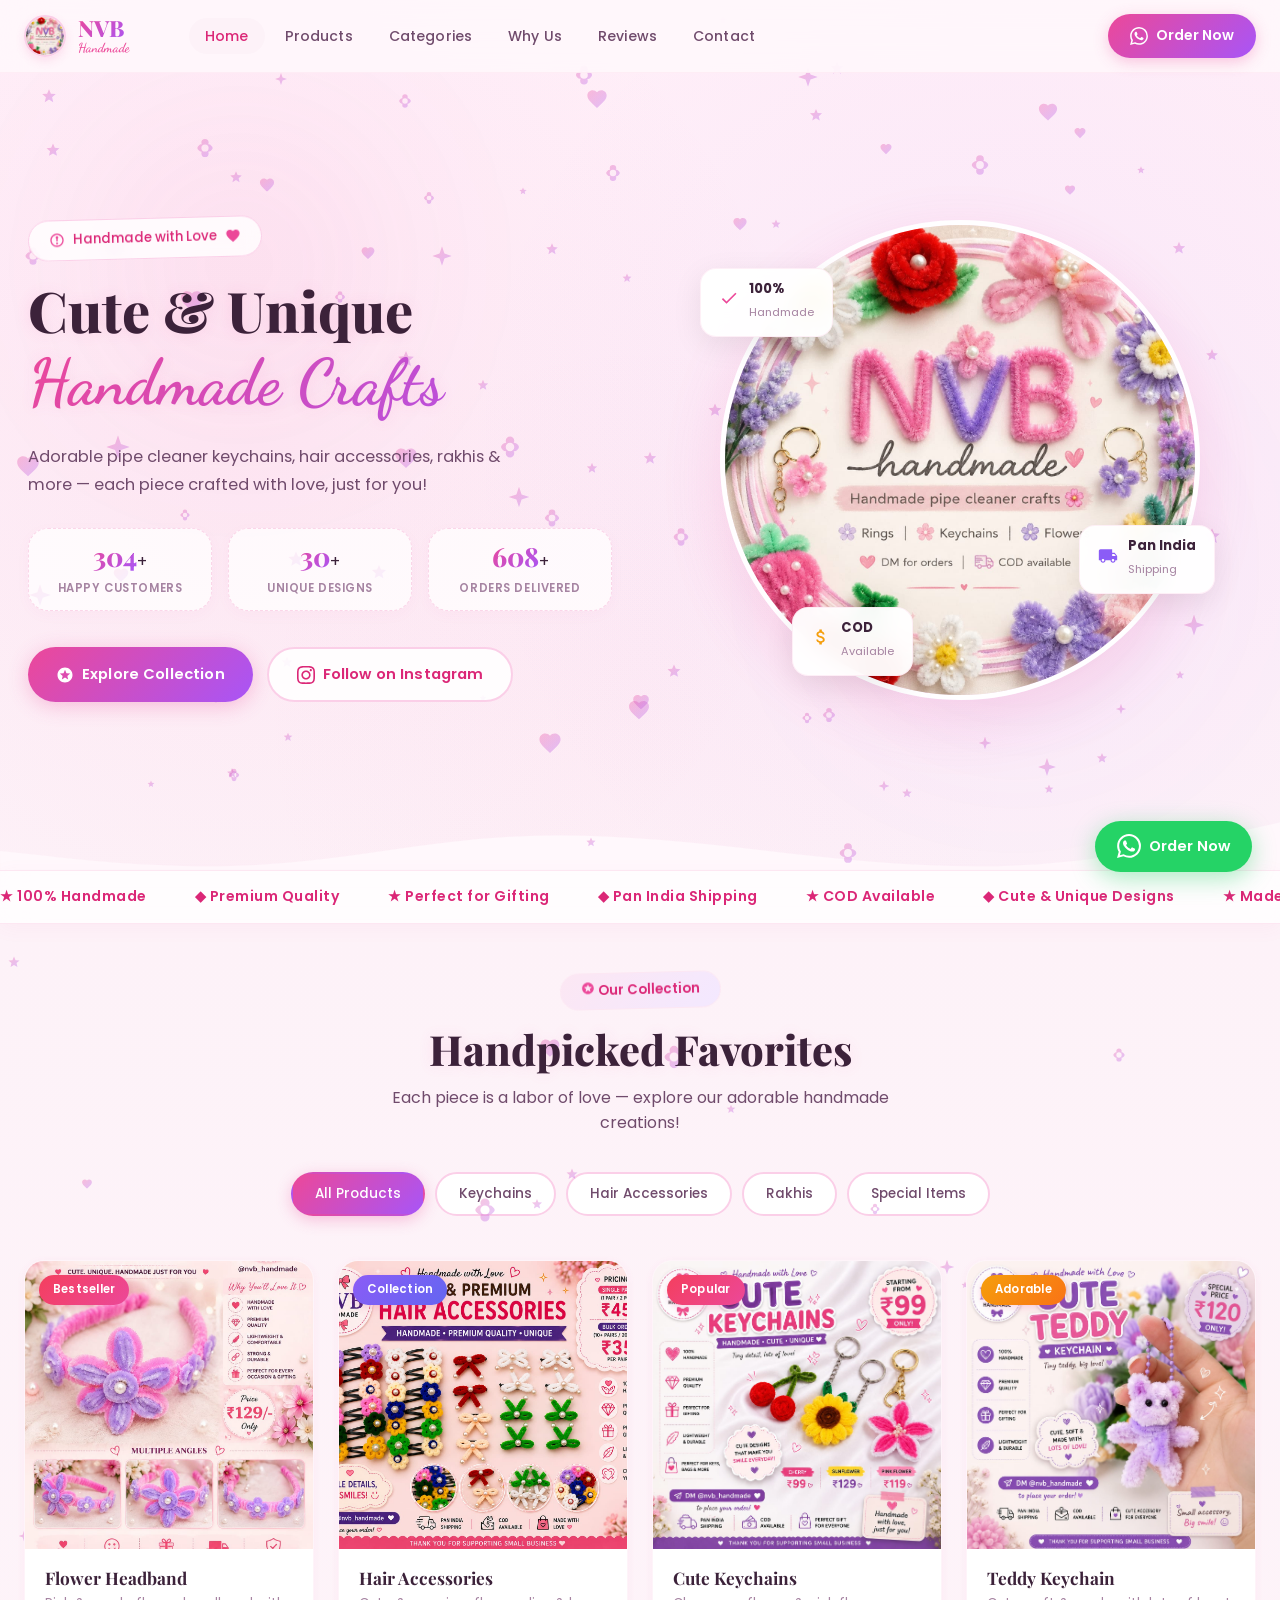
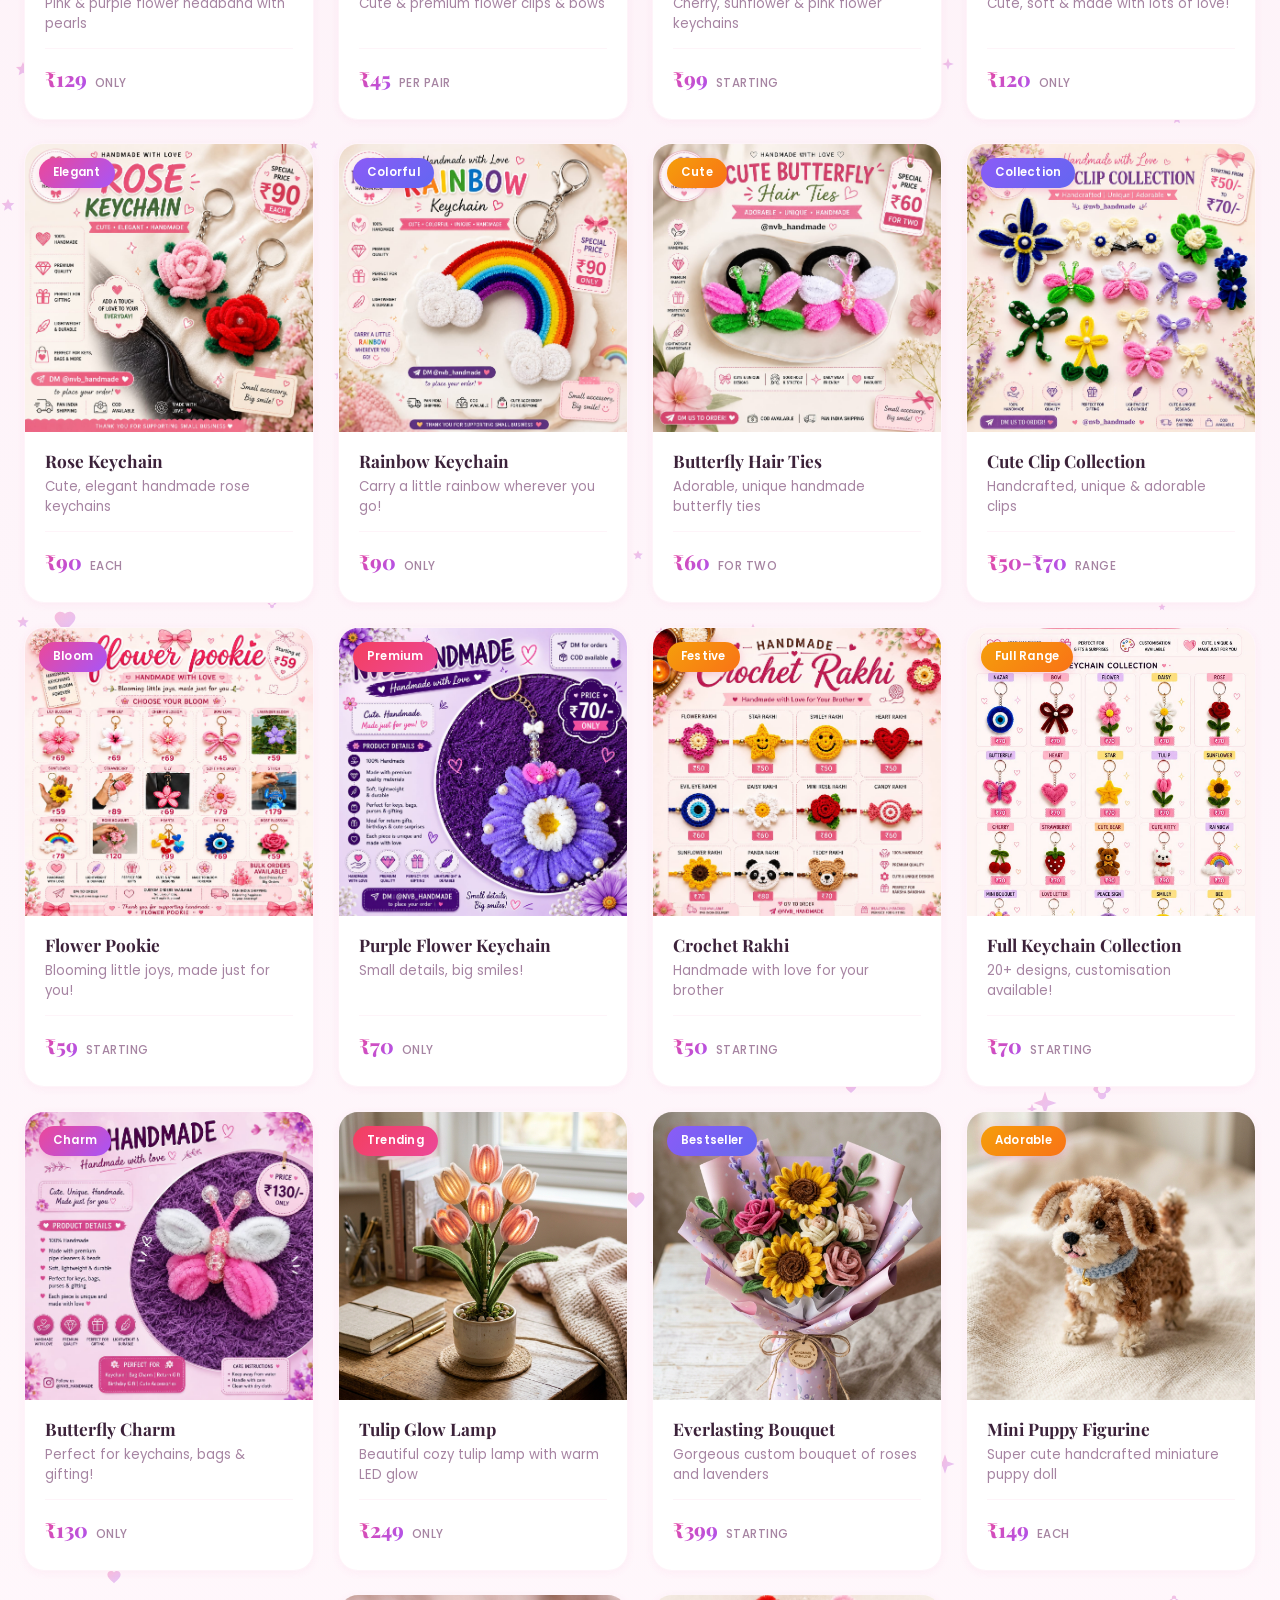
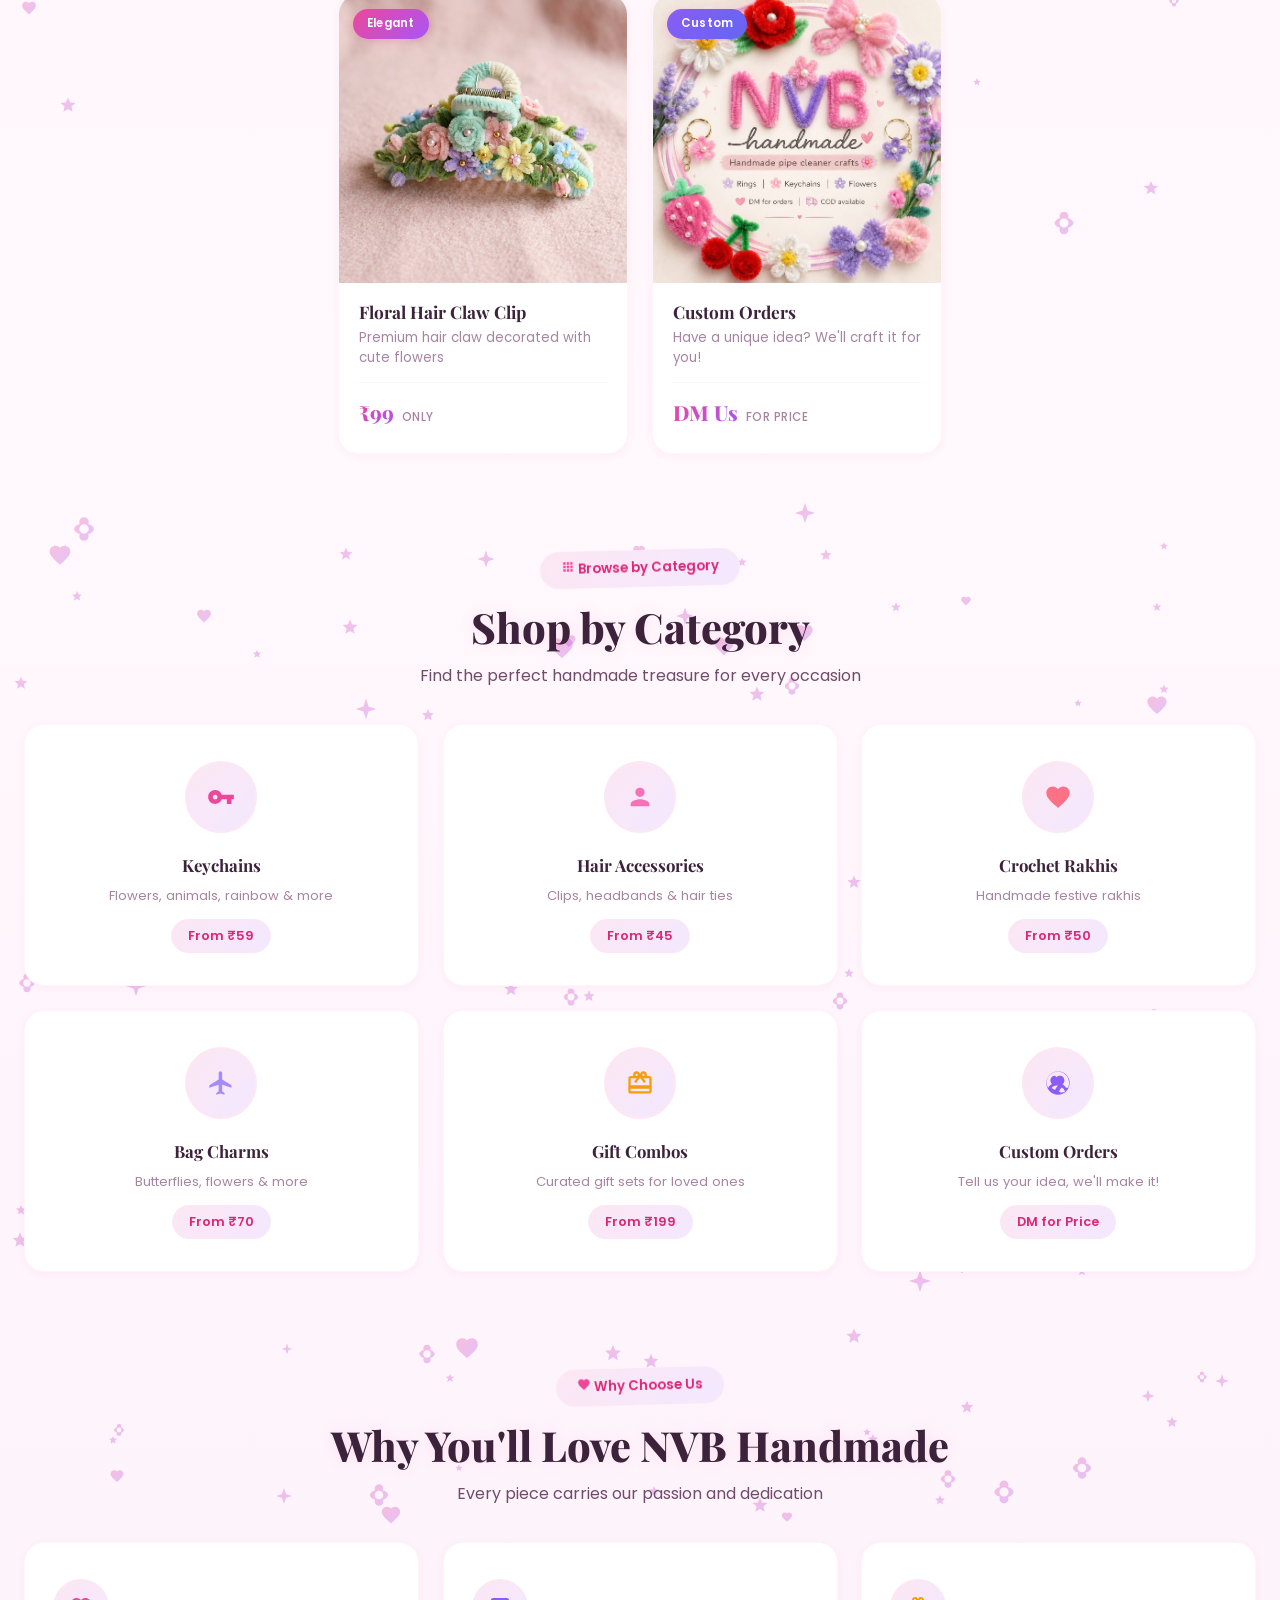
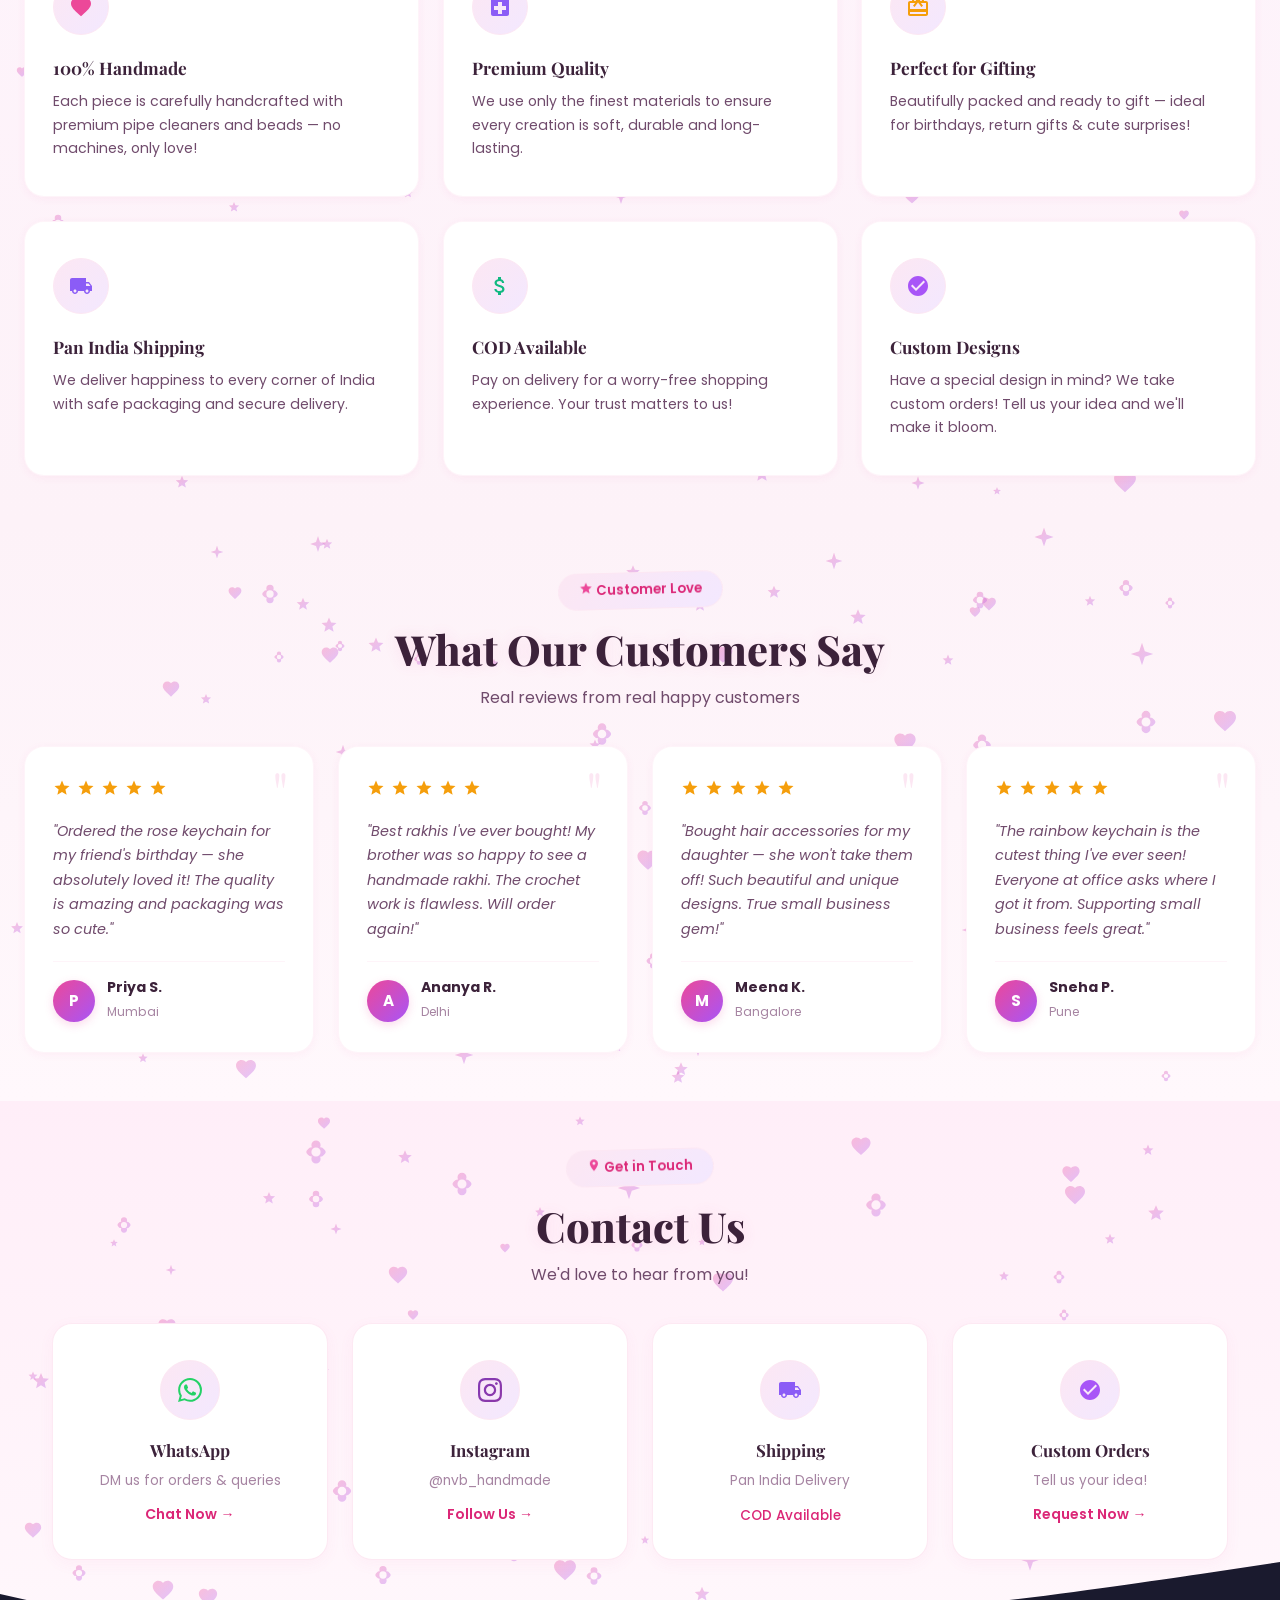
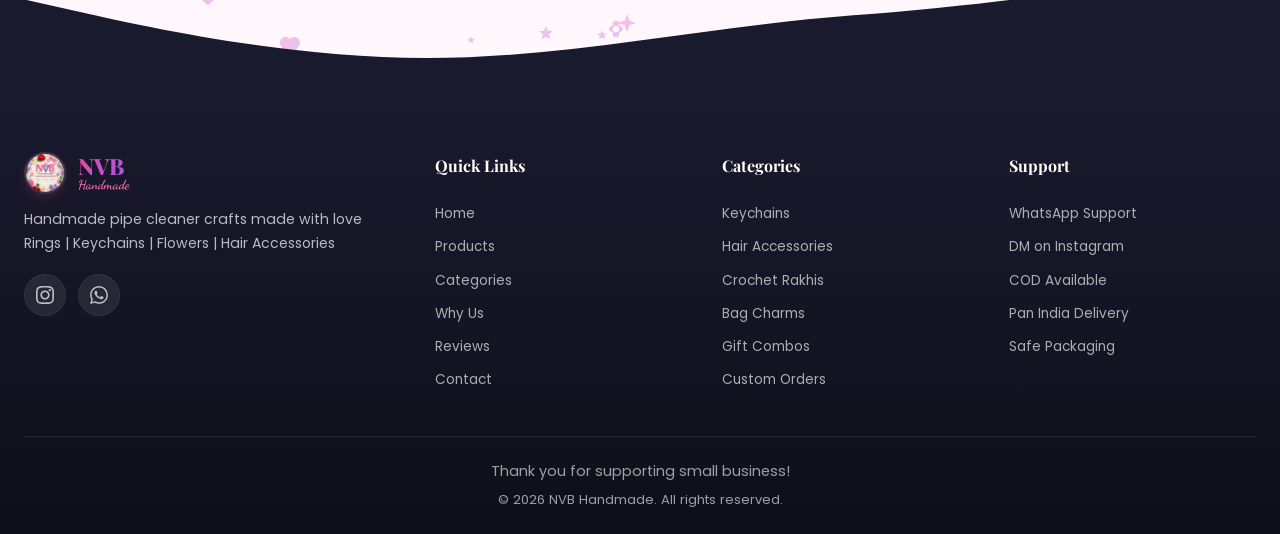
==== index.html @ ed08cd6e "Add files via upload" ====
<!DOCTYPE html>
<html lang="en">

<head>
    <meta charset="UTF-8">
    <meta name="viewport" content="width=device-width, initial-scale=1.0">
    <title>NVB Handmade — Cute Handmade Pipe Cleaner Crafts | Keychains, Hair Accessories & More</title>
    <meta name="description"
        content="Shop adorable handmade pipe cleaner keychains, hair accessories, rakhis & more from NVB Handmade. 100% handcrafted with love. Pan India shipping & COD available.">
    <link rel="preconnect" href="https://fonts.googleapis.com">
    <link rel="preconnect" href="https://fonts.gstatic.com" crossorigin>
    <link
        href="https://fonts.googleapis.com/css2?family=Playfair+Display:ital,wght@0,400;0,600;0,700;0,800;1,400;1,600&family=Poppins:wght@300;400;500;600;700&family=Dancing+Script:wght@400;500;600;700&display=swap"
        rel="stylesheet">
    <link rel="stylesheet" href="style.css">
</head>

<body>

    <!-- Floating Hearts Background -->
    <div class="floating-hearts" aria-hidden="true">
        <span class="heart" style="--i:1">♥</span>
        <span class="heart" style="--i:2">✦</span>
        <span class="heart" style="--i:3">✧</span>
        <span class="heart" style="--i:4">♥</span>
        <span class="heart" style="--i:5">✦</span>
        <span class="heart" style="--i:6">♥</span>
        <span class="heart" style="--i:7">✧</span>
        <span class="heart" style="--i:8">♥</span>
        <span class="heart" style="--i:9">✦</span>
        <span class="heart" style="--i:10">♥</span>
    </div>

    <!-- Navigation -->
    <nav class="navbar" id="navbar">
        <div class="nav-container">
            <a href="#" class="nav-logo">
                <img src="images/hero-brand.jpg" alt="NVB Logo" class="logo-img">
                <div class="logo-text">
                    <span class="logo-main">NVB</span>
                    <span class="logo-sub">Handmade</span>
                </div>
            </a>
            <button class="nav-toggle" id="navToggle" aria-label="Toggle navigation">
                <span></span><span></span><span></span>
            </button>
            <ul class="nav-links" id="navLinks">
                <li><a href="#home">Home</a></li>
                <li><a href="#products">Products</a></li>
                <li><a href="#categories">Categories</a></li>
                <li><a href="#features">Why Us</a></li>
                <li><a href="#reviews">Reviews</a></li>
                <li><a href="#contact">Contact</a></li>
                <li class="mobile-only-cta">
                    <a href="https://wa.me/919023243011?text=Hi!%20I%20want%20to%20order%20from%20NVB%20Handmade"
                        class="btn-whatsapp-cta" target="_blank" rel="noopener">
                        <svg width="18" height="18" viewBox="0 0 24 24" fill="currentColor">
                            <path
                                d="M17.472 14.382c-.297-.149-1.758-.867-2.03-.967-.273-.099-.471-.148-.67.15-.197.297-.767.966-.94 1.164-.173.199-.347.223-.644.075-.297-.15-1.255-.463-2.39-1.475-.883-.788-1.48-1.761-1.653-2.059-.173-.297-.018-.458.13-.606.134-.133.298-.347.446-.52.149-.174.198-.298.298-.497.099-.198.05-.371-.025-.52-.075-.149-.669-1.612-.916-2.207-.242-.579-.487-.5-.669-.51-.173-.008-.371-.01-.57-.01-.198 0-.52.074-.792.372-.272.297-1.04 1.016-1.04 2.479 0 1.462 1.065 2.875 1.213 3.074.149.198 2.096 3.2 5.077 4.487.709.306 1.262.489 1.694.625.712.227 1.36.195 1.871.118.571-.085 1.758-.719 2.006-1.413.248-.694.248-1.289.173-1.413-.074-.124-.272-.198-.57-.347m-5.421 7.403h-.004a9.87 9.87 0 01-5.031-1.378l-.361-.214-3.741.982.998-3.648-.235-.374a9.86 9.86 0 01-1.51-5.26c.001-5.45 4.436-9.884 9.888-9.884 2.64 0 5.122 1.03 6.988 2.898a9.825 9.825 0 012.893 6.994c-.003 5.45-4.437 9.884-9.885 9.884m8.413-18.297A11.815 11.815 0 0012.05 0C5.495 0 .16 5.335.157 11.892c0 2.096.547 4.142 1.588 5.945L.057 24l6.305-1.654a11.882 11.882 0 005.683 1.448h.005c6.554 0 11.89-5.335 11.893-11.893a11.821 11.821 0 00-3.48-8.413z" />
                        </svg>
                        Order Now
                    </a>
                </li>
            </ul>
            <a href="https://wa.me/919023243011?text=Hi!%20I%20want%20to%20order%20from%20NVB%20Handmade"
                class="nav-cta" target="_blank" rel="noopener">
                <svg width="18" height="18" viewBox="0 0 24 24" fill="currentColor">
                    <path
                        d="M17.472 14.382c-.297-.149-1.758-.867-2.03-.967-.273-.099-.471-.148-.67.15-.197.297-.767.966-.94 1.164-.173.199-.347.223-.644.075-.297-.15-1.255-.463-2.39-1.475-.883-.788-1.48-1.761-1.653-2.059-.173-.297-.018-.458.13-.606.134-.133.298-.347.446-.52.149-.174.198-.298.298-.497.099-.198.05-.371-.025-.52-.075-.149-.669-1.612-.916-2.207-.242-.579-.487-.5-.669-.51-.173-.008-.371-.01-.57-.01-.198 0-.52.074-.792.372-.272.297-1.04 1.016-1.04 2.479 0 1.462 1.065 2.875 1.213 3.074.149.198 2.096 3.2 5.077 4.487.709.306 1.262.489 1.694.625.712.227 1.36.195 1.871.118.571-.085 1.758-.719 2.006-1.413.248-.694.248-1.289.173-1.413-.074-.124-.272-.198-.57-.347m-5.421 7.403h-.004a9.87 9.87 0 01-5.031-1.378l-.361-.214-3.741.982.998-3.648-.235-.374a9.86 9.86 0 01-1.51-5.26c.001-5.45 4.436-9.884 9.888-9.884 2.64 0 5.122 1.03 6.988 2.898a9.825 9.825 0 012.893 6.994c-.003 5.45-4.437 9.884-9.885 9.884m8.413-18.297A11.815 11.815 0 0012.05 0C5.495 0 .16 5.335.157 11.892c0 2.096.547 4.142 1.588 5.945L.057 24l6.305-1.654a11.882 11.882 0 005.683 1.448h.005c6.554 0 11.89-5.335 11.893-11.893a11.821 11.821 0 00-3.48-8.413z" />
                </svg>
                Order Now
            </a>
        </div>
    </nav>

    <!-- Hero Section -->
    <section class="hero" id="home">
        <div class="hero-bg-overlay"></div>

        <!-- Decorative Glows and Shapes to Fill Spaces -->
        <div class="hero-glow hero-glow-1"></div>
        <div class="hero-glow hero-glow-2"></div>



        <div class="hero-content">
            <div class="hero-text">
                <div class="hero-badge">
                    <svg width="16" height="16" viewBox="0 0 24 24" fill="none">
                        <path
                            d="M12 2C6.5 2 2 6.5 2 12s4.5 10 10 10 10-4.5 10-10S17.5 2 12 2zm0 18c-4.41 0-8-3.59-8-8s3.59-8 8-8 8 3.59 8 8-3.59 8-8 8z"
                            fill="url(#hbg1)" />
                        <path
                            d="M12 6c-1.1 0-2 .9-2 2 0 .74.4 1.38 1 1.72V14h2V9.72c.6-.34 1-.98 1-1.72 0-1.1-.9-2-2-2z"
                            fill="url(#hbg1)" />
                        <circle cx="12" cy="17" r="1.5" fill="url(#hbg1)" />
                        <defs>
                            <linearGradient id="hbg1" x1="2" y1="2" x2="22" y2="22">
                                <stop stop-color="#ec4899" />
                                <stop offset="1" stop-color="#a855f7" />
                            </linearGradient>
                        </defs>
                    </svg>
                    Handmade with Love
                    <svg width="16" height="16" viewBox="0 0 24 24" fill="none">
                        <path
                            d="M12 21.35l-1.45-1.32C5.4 15.36 2 12.28 2 8.5 2 5.42 4.42 3 7.5 3c1.74 0 3.41.81 4.5 2.09C13.09 3.81 14.76 3 16.5 3 19.58 3 22 5.42 22 8.5c0 3.78-3.4 6.86-8.55 11.54L12 21.35z"
                            fill="url(#hbg1)" />
                    </svg>
                </div>
                <h1 class="hero-title">
                    <span class="title-line-1">Cute & Unique</span>
                    <span class="title-line-2">Handmade Crafts</span>
                </h1>
                <p class="hero-subtitle">Adorable pipe cleaner keychains, hair accessories, rakhis & more — each piece
                    crafted with love, just for you!</p>
                <div class="hero-stats">
                    <div class="stat">
                        <span class="stat-number" data-target="500">0</span><span>+</span>
                        <span class="stat-label">Happy Customers</span>
                    </div>
                    <div class="stat-divider"></div>
                    <div class="stat">
                        <span class="stat-number" data-target="50">0</span><span>+</span>
                        <span class="stat-label">Unique Designs</span>
                    </div>
                    <div class="stat-divider"></div>
                    <div class="stat">
                        <span class="stat-number" data-target="1000">0</span><span>+</span>
                        <span class="stat-label">Orders Delivered</span>
                    </div>
                </div>
                <div class="hero-actions">
                    <a href="#products" class="btn btn-primary">
                        <svg width="18" height="18" viewBox="0 0 24 24" fill="currentColor">
                            <path
                                d="M11.99 2C6.47 2 2 6.48 2 12s4.47 10 9.99 10C17.52 22 22 17.52 22 12S17.52 2 11.99 2zm4.24 16L12 15.45 7.77 18l1.12-4.81-3.73-3.23 4.92-.42L12 5l1.92 4.53 4.92.42-3.73 3.23L16.23 18z" />
                        </svg>
                        Explore Collection
                    </a>
                    <a href="https://www.instagram.com/nvb_handmade" class="btn btn-secondary" target="_blank"
                        rel="noopener">
                        <svg width="18" height="18" viewBox="0 0 24 24" fill="currentColor">
                            <path
                                d="M12 2.163c3.204 0 3.584.012 4.85.07 3.252.148 4.771 1.691 4.919 4.919.058 1.265.069 1.645.069 4.849 0 3.205-.012 3.584-.069 4.849-.149 3.225-1.664 4.771-4.919 4.919-1.266.058-1.644.07-4.85.07-3.204 0-3.584-.012-4.849-.07-3.26-.149-4.771-1.699-4.919-4.92-.058-1.265-.07-1.644-.07-4.849 0-3.204.013-3.583.07-4.849.149-3.227 1.664-4.771 4.919-4.919 1.266-.057 1.645-.069 4.849-.069zm0-2.163c-3.259 0-3.667.014-4.947.072-4.358.2-6.78 2.618-6.98 6.98-.059 1.281-.073 1.689-.073 4.948 0 3.259.014 3.668.072 4.948.2 4.358 2.618 6.78 6.98 6.98 1.281.058 1.689.072 4.948.072 3.259 0 3.668-.014 4.948-.072 4.354-.2 6.782-2.618 6.979-6.98.059-1.28.073-1.689.073-4.948 0-3.259-.014-3.667-.072-4.947-.196-4.354-2.617-6.78-6.979-6.98-1.281-.059-1.69-.073-4.949-.073zm0 5.838c-3.403 0-6.162 2.759-6.162 6.162s2.759 6.163 6.162 6.163 6.162-2.759 6.162-6.163c0-3.403-2.759-6.162-6.162-6.162zm0 10.162c-2.209 0-4-1.79-4-4 0-2.209 1.791-4 4-4s4 1.791 4 4c0 2.21-1.791 4-4 4zm6.406-11.845c-.796 0-1.441.645-1.441 1.44s.645 1.44 1.441 1.44c.795 0 1.439-.645 1.439-1.44s-.644-1.44-1.439-1.44z" />
                        </svg>
                        Follow on Instagram
                    </a>
                </div>
            </div>
            <div class="hero-image">
                <div class="hero-image-frame">
                    <img src="images/hero-brand.jpg" alt="NVB Handmade - Handmade pipe cleaner crafts" loading="eager">
                    <div class="hero-image-glow"></div>
                </div>
                <div class="hero-floating-card card-1">
                    <div class="floating-icon">
                        <svg width="20" height="20" viewBox="0 0 24 24" fill="none">
                            <path d="M9 16.17L4.83 12l-1.42 1.41L9 19 21 7l-1.41-1.41L9 16.17z" fill="url(#fc1)" />
                            <defs>
                                <linearGradient id="fc1" x1="3" y1="7" x2="21" y2="19">
                                    <stop stop-color="#ec4899" />
                                    <stop offset="1" stop-color="#a855f7" />
                                </linearGradient>
                            </defs>
                        </svg>
                    </div>
                    <div>
                        <strong>100%</strong>
                        <small>Handmade</small>
                    </div>
                </div>
                <div class="hero-floating-card card-2">
                    <div class="floating-icon">
                        <svg width="20" height="20" viewBox="0 0 24 24" fill="none">
                            <path
                                d="M20 8h-3V4H3c-1.1 0-2 .9-2 2v11h2c0 1.66 1.34 3 3 3s3-1.34 3-3h6c0 1.66 1.34 3 3 3s3-1.34 3-3h2v-5l-3-4zM6 18.5c-.83 0-1.5-.67-1.5-1.5s.67-1.5 1.5-1.5 1.5.67 1.5 1.5-.67 1.5-1.5 1.5zm13.5-9l1.96 2.5H17V9.5h2.5zm-1.5 9c-.83 0-1.5-.67-1.5-1.5s.67-1.5 1.5-1.5 1.5.67 1.5 1.5-.67 1.5-1.5 1.5z"
                                fill="url(#fc2)" />
                            <defs>
                                <linearGradient id="fc2" x1="1" y1="4" x2="23" y2="20">
                                    <stop stop-color="#8b5cf6" />
                                    <stop offset="1" stop-color="#ec4899" />
                                </linearGradient>
                            </defs>
                        </svg>
                    </div>
                    <div>
                        <strong>Pan India</strong>
                        <small>Shipping</small>
                    </div>
                </div>
                <div class="hero-floating-card card-3">
                    <div class="floating-icon">
                        <svg width="20" height="20" viewBox="0 0 24 24" fill="none">
                            <path
                                d="M11.8 10.9c-2.27-.59-3-1.2-3-2.15 0-1.09 1.01-1.85 2.7-1.85 1.78 0 2.44.85 2.5 2.1h2.21c-.07-1.72-1.12-3.3-3.21-3.81V3h-3v2.16c-1.94.42-3.5 1.68-3.5 3.61 0 2.31 1.91 3.46 4.7 4.13 2.5.6 3 1.48 3 2.41 0 .69-.49 1.79-2.7 1.79-2.06 0-2.87-.92-2.98-2.1h-2.2c.12 2.19 1.76 3.42 3.68 3.83V21h3v-2.15c1.95-.37 3.5-1.5 3.5-3.55 0-2.84-2.43-3.81-4.7-4.4z"
                                fill="url(#fc3)" />
                            <defs>
                                <linearGradient id="fc3" x1="5" y1="3" x2="19" y2="21">
                                    <stop stop-color="#f59e0b" />
                                    <stop offset="1" stop-color="#ec4899" />
                                </linearGradient>
                            </defs>
                        </svg>
                    </div>
                    <div>
                        <strong>COD</strong>
                        <small>Available</small>
                    </div>
                </div>
            </div>
        </div>
        <div class="hero-wave">
            <svg viewBox="0 0 1440 120" fill="none" xmlns="http://www.w3.org/2000/svg">
                <path
                    d="M0,64L48,69.3C96,75,192,85,288,80C384,75,480,53,576,48C672,43,768,53,864,64C960,75,1056,85,1152,80C1248,75,1344,53,1392,42.7L1440,32L1440,120L1392,120C1344,120,1248,120,1152,120C1056,120,960,120,864,120C768,120,672,120,576,120C480,120,384,120,288,120C192,120,96,120,48,120L0,120Z"
                    fill="var(--bg-main)" />
            </svg>
        </div>
    </section>

    <!-- Marquee Banner -->
    <div class="marquee-banner">
        <div class="marquee-track">
            <span>★ 100% Handmade</span>
            <span>◆ Premium Quality</span>
            <span>★ Perfect for Gifting</span>
            <span>◆ Pan India Shipping</span>
            <span>★ COD Available</span>
            <span>◆ Cute & Unique Designs</span>
            <span>★ Made with Love</span>
            <span>◆ Safe Packaging</span>
            <span>★ 100% Handmade</span>
            <span>◆ Premium Quality</span>
            <span>★ Perfect for Gifting</span>
            <span>◆ Pan India Shipping</span>
            <span>★ COD Available</span>
            <span>◆ Cute & Unique Designs</span>
            <span>★ Made with Love</span>
            <span>◆ Safe Packaging</span>
        </div>
    </div>

    <!-- Products Section -->
    <section class="products" id="products">
        <div class="container">
            <div class="section-header">
                <span class="section-tag">
                    <svg width="14" height="14" viewBox="0 0 24 24" fill="url(#stg1)">
                        <path
                            d="M11.99 2C6.47 2 2 6.48 2 12s4.47 10 9.99 10C17.52 22 22 17.52 22 12S17.52 2 11.99 2zm4.24 16L12 15.45 7.77 18l1.12-4.81-3.73-3.23 4.92-.42L12 5l1.92 4.53 4.92.42-3.73 3.23L16.23 18z" />
                        <defs>
                            <linearGradient id="stg1" x1="2" y1="2" x2="22" y2="22">
                                <stop stop-color="#ec4899" />
                                <stop offset="1" stop-color="#a855f7" />
                            </linearGradient>
                        </defs>
                    </svg>
                    Our Collection
                </span>
                <h2 class="section-title">Handpicked Favorites</h2>
                <p class="section-desc">Each piece is a labor of love — explore our adorable handmade creations!</p>
            </div>

            <!-- Filter Tabs -->
            <div class="filter-tabs">
                <button class="filter-tab active" data-filter="all">All Products</button>
                <button class="filter-tab" data-filter="keychain">Keychains</button>
                <button class="filter-tab" data-filter="hair">Hair Accessories</button>
                <button class="filter-tab" data-filter="rakhi">Rakhis</button>
                <button class="filter-tab" data-filter="special">Special Items</button>
            </div>

            <div class="products-grid">
                <!-- Product 1 -->
                <div class="product-card" data-category="hair">
                    <div class="product-badge badge-hot">Bestseller</div>
                    <div class="product-image">
                        <img src="images/flower-headband.jpg" alt="Handmade Flower Headband - NVB Handmade"
                            loading="lazy">
                        <div class="product-overlay">
                            <a href="https://wa.me/919023243011?text=Hi!%20I%20want%20to%20order%20Flower%20Headband"
                                class="quick-order" target="_blank" rel="noopener">Order on WhatsApp</a>
                        </div>
                    </div>
                    <div class="product-info">
                        <h3>Flower Headband</h3>
                        <p>Pink & purple flower headband with pearls</p>
                        <div class="product-price">
                            <span class="price">₹129</span>
                            <span class="price-tag">Only</span>
                        </div>
                    </div>
                </div>

                <!-- Product 2 -->
                <div class="product-card" data-category="hair">
                    <div class="product-badge badge-new">Collection</div>
                    <div class="product-image">
                        <img src="images/hair-accessories.jpg" alt="Cute Hair Accessories Collection - NVB Handmade"
                            loading="lazy">
                        <div class="product-overlay">
                            <a href="https://wa.me/919023243011?text=Hi!%20I%20want%20to%20order%20Hair%20Accessories"
                                class="quick-order" target="_blank" rel="noopener">Order on WhatsApp</a>
                        </div>
                    </div>
                    <div class="product-info">
                        <h3>Hair Accessories</h3>
                        <p>Cute & premium flower clips & bows</p>
                        <div class="product-price">
                            <span class="price">₹45</span>
                            <span class="price-tag">Per Pair</span>
                        </div>
                    </div>
                </div>

                <!-- Product 3 -->
                <div class="product-card" data-category="keychain">
                    <div class="product-badge badge-hot">Popular</div>
                    <div class="product-image">
                        <img src="images/cute-keychains.jpg" alt="Cute Keychains Collection - NVB Handmade"
                            loading="lazy">
                        <div class="product-overlay">
                            <a href="https://wa.me/919023243011?text=Hi!%20I%20want%20to%20order%20Cute%20Keychains"
                                class="quick-order" target="_blank" rel="noopener">Order on WhatsApp</a>
                        </div>
                    </div>
                    <div class="product-info">
                        <h3>Cute Keychains</h3>
                        <p>Cherry, sunflower & pink flower keychains</p>
                        <div class="product-price">
                            <span class="price">₹99</span>
                            <span class="price-tag">Starting</span>
                        </div>
                    </div>
                </div>

                <!-- Product 4 -->
                <div class="product-card" data-category="keychain">
                    <div class="product-badge badge-cute">Adorable</div>
                    <div class="product-image">
                        <img src="images/teddy-keychain.jpg" alt="Teddy Bear Keychain - NVB Handmade" loading="lazy">
                        <div class="product-overlay">
                            <a href="https://wa.me/919023243011?text=Hi!%20I%20want%20to%20order%20Teddy%20Keychain"
                                class="quick-order" target="_blank" rel="noopener">Order on WhatsApp</a>
                        </div>
                    </div>
                    <div class="product-info">
                        <h3>Teddy Keychain</h3>
                        <p>Cute, soft & made with lots of love!</p>
                        <div class="product-price">
                            <span class="price">₹120</span>
                            <span class="price-tag">Only</span>
                        </div>
                    </div>
                </div>

                <!-- Product 5 -->
                <div class="product-card" data-category="keychain">
                    <div class="product-badge">Elegant</div>
                    <div class="product-image">
                        <img src="images/rose-keychain.jpg" alt="Rose Keychain - NVB Handmade" loading="lazy">
                        <div class="product-overlay">
                            <a href="https://wa.me/919023243011?text=Hi!%20I%20want%20to%20order%20Rose%20Keychain"
                                class="quick-order" target="_blank" rel="noopener">Order on WhatsApp</a>
                        </div>
                    </div>
                    <div class="product-info">
                        <h3>Rose Keychain</h3>
                        <p>Cute, elegant handmade rose keychains</p>
                        <div class="product-price">
                            <span class="price">₹90</span>
                            <span class="price-tag">Each</span>
                        </div>
                    </div>
                </div>

                <!-- Product 6 -->
                <div class="product-card" data-category="keychain">
                    <div class="product-badge badge-new">Colorful</div>
                    <div class="product-image">
                        <img src="images/rainbow-keychain.jpg" alt="Rainbow Keychain - NVB Handmade" loading="lazy">
                        <div class="product-overlay">
                            <a href="https://wa.me/919023243011?text=Hi!%20I%20want%20to%20order%20Rainbow%20Keychain"
                                class="quick-order" target="_blank" rel="noopener">Order on WhatsApp</a>
                        </div>
                    </div>
                    <div class="product-info">
                        <h3>Rainbow Keychain</h3>
                        <p>Carry a little rainbow wherever you go!</p>
                        <div class="product-price">
                            <span class="price">₹90</span>
                            <span class="price-tag">Only</span>
                        </div>
                    </div>
                </div>

                <!-- Product 7 -->
                <div class="product-card" data-category="hair">
                    <div class="product-badge badge-cute">Cute</div>
                    <div class="product-image">
                        <img src="images/butterfly-hair-ties.jpg" alt="Butterfly Hair Ties - NVB Handmade"
                            loading="lazy">
                        <div class="product-overlay">
                            <a href="https://wa.me/919023243011?text=Hi!%20I%20want%20to%20order%20Butterfly%20Hair%20Ties"
                                class="quick-order" target="_blank" rel="noopener">Order on WhatsApp</a>
                        </div>
                    </div>
                    <div class="product-info">
                        <h3>Butterfly Hair Ties</h3>
                        <p>Adorable, unique handmade butterfly ties</p>
                        <div class="product-price">
                            <span class="price">₹60</span>
                            <span class="price-tag">For Two</span>
                        </div>
                    </div>
                </div>

                <!-- Product 8 -->
                <div class="product-card" data-category="hair">
                    <div class="product-badge badge-new">Collection</div>
                    <div class="product-image">
                        <img src="images/clip-collection.jpg" alt="Cute Clips Collection - NVB Handmade" loading="lazy">
                        <div class="product-overlay">
                            <a href="https://wa.me/919023243011?text=Hi!%20I%20want%20to%20order%20Cute%20Clips"
                                class="quick-order" target="_blank" rel="noopener">Order on WhatsApp</a>
                        </div>
                    </div>
                    <div class="product-info">
                        <h3>Cute Clip Collection</h3>
                        <p>Handcrafted, unique & adorable clips</p>
                        <div class="product-price">
                            <span class="price">₹50-₹70</span>
                            <span class="price-tag">Range</span>
                        </div>
                    </div>
                </div>

                <!-- Product 9 -->
                <div class="product-card" data-category="special">
                    <div class="product-badge">Bloom</div>
                    <div class="product-image">
                        <img src="images/flower-pookie.jpg" alt="Flower Pookie - NVB Handmade" loading="lazy">
                        <div class="product-overlay">
                            <a href="https://wa.me/919023243011?text=Hi!%20I%20want%20to%20order%20Flower%20Pookie"
                                class="quick-order" target="_blank" rel="noopener">Order on WhatsApp</a>
                        </div>
                    </div>
                    <div class="product-info">
                        <h3>Flower Pookie</h3>
                        <p>Blooming little joys, made just for you!</p>
                        <div class="product-price">
                            <span class="price">₹59</span>
                            <span class="price-tag">Starting</span>
                        </div>
                    </div>
                </div>

                <!-- Product 10 -->
                <div class="product-card" data-category="special">
                    <div class="product-badge badge-hot">Premium</div>
                    <div class="product-image">
                        <img src="images/purple-flower-keychain.jpg" alt="Premium Purple Flower Keychain - NVB Handmade"
                            loading="lazy">
                        <div class="product-overlay">
                            <a href="https://wa.me/919023243011?text=Hi!%20I%20want%20to%20order%20Purple%20Flower%20Keychain"
                                class="quick-order" target="_blank" rel="noopener">Order on WhatsApp</a>
                        </div>
                    </div>
                    <div class="product-info">
                        <h3>Purple Flower Keychain</h3>
                        <p>Small details, big smiles!</p>
                        <div class="product-price">
                            <span class="price">₹70</span>
                            <span class="price-tag">Only</span>
                        </div>
                    </div>
                </div>

                <!-- Product 11 -->
                <div class="product-card" data-category="rakhi">
                    <div class="product-badge badge-cute">Festive</div>
                    <div class="product-image">
                        <img src="images/crochet-rakhi.jpg" alt="Crochet Rakhi Collection - NVB Handmade"
                            loading="lazy">
                        <div class="product-overlay">
                            <a href="https://wa.me/919023243011?text=Hi!%20I%20want%20to%20order%20Crochet%20Rakhis"
                                class="quick-order" target="_blank" rel="noopener">Order on WhatsApp</a>
                        </div>
                    </div>
                    <div class="product-info">
                        <h3>Crochet Rakhi</h3>
                        <p>Handmade with love for your brother</p>
                        <div class="product-price">
                            <span class="price">₹50</span>
                            <span class="price-tag">Starting</span>
                        </div>
                    </div>
                </div>

                <!-- Product 12 -->
                <div class="product-card" data-category="keychain">
                    <div class="product-badge badge-cute">Full Range</div>
                    <div class="product-image">
                        <img src="images/pipe-cleaner-keychains.jpg"
                            alt="Pipe Cleaner Keychains Collection - NVB Handmade" loading="lazy">
                        <div class="product-overlay">
                            <a href="https://wa.me/919023243011?text=Hi!%20I%20want%20to%20order%20Pipe%20Cleaner%20Keychains"
                                class="quick-order" target="_blank" rel="noopener">Order on WhatsApp</a>
                        </div>
                    </div>
                    <div class="product-info">
                        <h3>Full Keychain Collection</h3>
                        <p>20+ designs, customisation available!</p>
                        <div class="product-price">
                            <span class="price">₹70</span>
                            <span class="price-tag">Starting</span>
                        </div>
                    </div>
                </div>

                <!-- Product 13 -->
                <div class="product-card" data-category="special">
                    <div class="product-badge">Charm</div>
                    <div class="product-image">
                        <img src="images/butterfly-charm.jpg" alt="Butterfly Charm - NVB Handmade" loading="lazy">
                        <div class="product-overlay">
                            <a href="https://wa.me/919023243011?text=Hi!%20I%20want%20to%20order%20Butterfly%20Charm"
                                class="quick-order" target="_blank" rel="noopener">Order on WhatsApp</a>
                        </div>
                    </div>
                    <div class="product-info">
                        <h3>Butterfly Charm</h3>
                        <p>Perfect for keychains, bags & gifting!</p>
                        <div class="product-price">
                            <span class="price">₹130</span>
                            <span class="price-tag">Only</span>
                        </div>
                    </div>
                </div> <!-- Product 14 — Tulip Lamp -->
                <div class="product-card" data-category="special">
                    <div class="product-badge badge-hot">Trending</div>
                    <div class="product-image">
                        <img src="images/tulip-lamp.jpg" alt="Handmade Pipe Cleaner Tulip Lamp - NVB Handmade"
                            loading="lazy">
                        <div class="product-overlay">
                            <a href="https://wa.me/919023243011?text=Hi!%20I%20want%20to%20order%20the%20Tulip%20Lamp"
                                class="quick-order" target="_blank" rel="noopener">Order on WhatsApp</a>
                        </div>
                    </div>
                    <div class="product-info">
                        <h3>Tulip Glow Lamp</h3>
                        <p>Beautiful cozy tulip lamp with warm LED glow</p>
                        <div class="product-price">
                            <span class="price">₹249</span>
                            <span class="price-tag">Only</span>
                        </div>
                    </div>
                </div>

                <!-- Product 15 — Flower Bouquet -->
                <div class="product-card" data-category="special">
                    <div class="product-badge badge-new">Bestseller</div>
                    <div class="product-image">
                        <img src="images/flower-bouquet.jpg" alt="Handmade Pipe Cleaner Flower Bouquet - NVB Handmade"
                            loading="lazy">
                        <div class="product-overlay">
                            <a href="https://wa.me/919023243011?text=Hi!%20I%20want%20to%20order%20the%20Flower%20Bouquet"
                                class="quick-order" target="_blank" rel="noopener">Order on WhatsApp</a>
                        </div>
                    </div>
                    <div class="product-info">
                        <h3>Everlasting Bouquet</h3>
                        <p>Gorgeous custom bouquet of roses and lavenders</p>
                        <div class="product-price">
                            <span class="price">₹399</span>
                            <span class="price-tag">Starting</span>
                        </div>
                    </div>
                </div>

                <!-- Product 16 — Puppy Figurine -->
                <div class="product-card" data-category="special">
                    <div class="product-badge badge-cute">Adorable</div>
                    <div class="product-image">
                        <img src="images/cute-puppy.jpg" alt="Handmade Pipe Cleaner Puppy Figurine - NVB Handmade"
                            loading="lazy">
                        <div class="product-overlay">
                            <a href="https://wa.me/919023243011?text=Hi!%20I%20want%20to%20order%20the%20Puppy%20Figurine"
                                class="quick-order" target="_blank" rel="noopener">Order on WhatsApp</a>
                        </div>
                    </div>
                    <div class="product-info">
                        <h3>Mini Puppy Figurine</h3>
                        <p>Super cute handcrafted miniature puppy doll</p>
                        <div class="product-price">
                            <span class="price">₹149</span>
                            <span class="price-tag">Each</span>
                        </div>
                    </div>
                </div>

                <!-- Product 17 — Floral Hair Claw -->
                <div class="product-card" data-category="hair">
                    <div class="product-badge">Elegant</div>
                    <div class="product-image">
                        <img src="images/hair-claw.jpg" alt="Handmade Pipe Cleaner Floral Hair Claw - NVB Handmade"
                            loading="lazy">
                        <div class="product-overlay">
                            <a href="https://wa.me/919023243011?text=Hi!%20I%20want%20to%20order%20the%20Floral%20Hair%20Claw"
                                class="quick-order" target="_blank" rel="noopener">Order on WhatsApp</a>
                        </div>
                    </div>
                    <div class="product-info">
                        <h3>Floral Hair Claw Clip</h3>
                        <p>Premium hair claw decorated with cute flowers</p>
                        <div class="product-price">
                            <span class="price">₹99</span>
                            <span class="price-tag">Only</span>
                        </div>
                    </div>
                </div>

                <!-- Product 18 — Custom Order CTA -->
                <div class="product-card product-card-cta" data-category="special">
                    <div class="product-badge badge-new">Custom</div>
                    <div class="product-image product-cta-image">
                        <img src="images/hero-brand.jpg" alt="Custom Orders - NVB Handmade" loading="lazy">
                        <div class="product-overlay">
                            <a href="https://wa.me/919023243011?text=Hi!%20I%20want%20a%20custom%20order"
                                class="quick-order" target="_blank" rel="noopener">Request Custom Order</a>
                        </div>
                    </div>
                    <div class="product-info">
                        <h3>Custom Orders</h3>
                        <p>Have a unique idea? We'll craft it for you!</p>
                        <div class="product-price">
                            <span class="price">DM Us</span>
                            <span class="price-tag">For Price</span>
                        </div>
                    </div>
                </div>
            </div>
        </div>
    </section>

    <!-- Categories Section -->
    <section class="categories" id="categories">
        <div class="container">
            <div class="section-header">
                <span class="section-tag">
                    <svg width="14" height="14" viewBox="0 0 24 24" fill="url(#stg1)">
                        <path
                            d="M4 8h4V4H4v4zm6 12h4v-4h-4v4zm-6 0h4v-4H4v4zm0-6h4v-4H4v4zm6 0h4v-4h-4v4zm6-10v4h4V4h-4zm-6 4h4V4h-4v4zm6 6h4v-4h-4v4zm0 6h4v-4h-4v4z" />
                    </svg>
                    Browse by Category
                </span>
                <h2 class="section-title">Shop by Category</h2>
                <p class="section-desc">Find the perfect handmade treasure for every occasion</p>
            </div>
            <div class="categories-grid">
                <div class="category-card" data-tilt>
                    <div class="category-icon">
                        <svg width="28" height="28" viewBox="0 0 24 24" fill="none">
                            <path
                                d="M12.65 10C11.83 7.67 9.61 6 7 6c-3.31 0-6 2.69-6 6s2.69 6 6 6c2.61 0 4.83-1.67 5.65-4H17v4h4v-4h2v-4H12.65zM7 14c-1.1 0-2-.9-2-2s.9-2 2-2 2 .9 2 2-.9 2-2 2z"
                                fill="url(#ci1)" />
                            <defs>
                                <linearGradient id="ci1" x1="1" y1="6" x2="23" y2="18">
                                    <stop stop-color="#ec4899" />
                                    <stop offset="1" stop-color="#a855f7" />
                                </linearGradient>
                            </defs>
                        </svg>
                    </div>
                    <h3>Keychains</h3>
                    <p>Flowers, animals, rainbow & more</p>
                    <span class="category-price">From ₹59</span>
                </div>
                <div class="category-card" data-tilt>
                    <div class="category-icon">
                        <svg width="28" height="28" viewBox="0 0 24 24" fill="none">
                            <path
                                d="M12 12c2.21 0 4-1.79 4-4s-1.79-4-4-4-4 1.79-4 4 1.79 4 4 4zm0 2c-2.67 0-8 1.34-8 4v2h16v-2c0-2.66-5.33-4-8-4z"
                                fill="url(#ci2)" />
                            <defs>
                                <linearGradient id="ci2" x1="4" y1="4" x2="20" y2="20">
                                    <stop stop-color="#f472b6" />
                                    <stop offset="1" stop-color="#c084fc" />
                                </linearGradient>
                            </defs>
                        </svg>
                    </div>
                    <h3>Hair Accessories</h3>
                    <p>Clips, headbands & hair ties</p>
                    <span class="category-price">From ₹45</span>
                </div>
                <div class="category-card" data-tilt>
                    <div class="category-icon">
                        <svg width="28" height="28" viewBox="0 0 24 24" fill="none">
                            <path
                                d="M12 21.35l-1.45-1.32C5.4 15.36 2 12.28 2 8.5 2 5.42 4.42 3 7.5 3c1.74 0 3.41.81 4.5 2.09C13.09 3.81 14.76 3 16.5 3 19.58 3 22 5.42 22 8.5c0 3.78-3.4 6.86-8.55 11.54L12 21.35z"
                                fill="url(#ci3)" />
                            <defs>
                                <linearGradient id="ci3" x1="2" y1="3" x2="22" y2="21">
                                    <stop stop-color="#fb7185" />
                                    <stop offset="1" stop-color="#e879f9" />
                                </linearGradient>
                            </defs>
                        </svg>
                    </div>
                    <h3>Crochet Rakhis</h3>
                    <p>Handmade festive rakhis</p>
                    <span class="category-price">From ₹50</span>
                </div>
                <div class="category-card" data-tilt>
                    <div class="category-icon">
                        <svg width="28" height="28" viewBox="0 0 24 24" fill="none">
                            <path
                                d="M21 16v-2l-8-5V3.5c0-.83-.67-1.5-1.5-1.5S10 2.67 10 3.5V9l-8 5v2l8-2.5V19l-2 1.5V22l3.5-1 3.5 1v-1.5L13 19v-5.5l8 2.5z"
                                fill="url(#ci4)" />
                            <defs>
                                <linearGradient id="ci4" x1="3" y1="2" x2="21" y2="22">
                                    <stop stop-color="#a78bfa" />
                                    <stop offset="1" stop-color="#ec4899" />
                                </linearGradient>
                            </defs>
                        </svg>
                    </div>
                    <h3>Bag Charms</h3>
                    <p>Butterflies, flowers & more</p>
                    <span class="category-price">From ₹70</span>
                </div>
                <div class="category-card" data-tilt>
                    <div class="category-icon">
                        <svg width="28" height="28" viewBox="0 0 24 24" fill="none">
                            <path
                                d="M20 6h-2.18c.11-.31.18-.65.18-1 0-1.66-1.34-3-3-3-1.05 0-1.96.54-2.5 1.35l-.5.67-.5-.68C10.96 2.54 10.05 2 9 2 7.34 2 6 3.34 6 5c0 .35.07.69.18 1H4c-1.11 0-1.99.89-1.99 2L2 19c0 1.11.89 2 2 2h16c1.11 0 2-.89 2-2V8c0-1.11-.89-2-2-2zm-5-2c.55 0 1 .45 1 1s-.45 1-1 1-1-.45-1-1 .45-1 1-1zM9 4c.55 0 1 .45 1 1s-.45 1-1 1-1-.45-1-1 .45-1 1-1zm11 15H4v-2h16v2zm0-5H4V8h5.08L7 10.83 8.62 12 11 8.76l1-1.36 1 1.36L15.38 12 17 10.83 14.92 8H20v6z"
                                fill="url(#ci5)" />
                            <defs>
                                <linearGradient id="ci5" x1="2" y1="2" x2="22" y2="22">
                                    <stop stop-color="#f59e0b" />
                                    <stop offset="1" stop-color="#ec4899" />
                                </linearGradient>
                            </defs>
                        </svg>
                    </div>
                    <h3>Gift Combos</h3>
                    <p>Curated gift sets for loved ones</p>
                    <span class="category-price">From ₹199</span>
                </div>
                <div class="category-card" data-tilt>
                    <div class="category-icon">
                        <svg width="28" height="28" viewBox="0 0 24 24" fill="none">
                            <path
                                d="M12 2C6.48 2 2 6.48 2 12s4.48 10 10 10 10-4.48 10-10S17.52 2 12 2zM6.48 16.34c.77-1.28 2.57-2.14 4.52-2.14h.01c.02 0 .04 0 .05.01.38.01.72.07 1.03.16-1.12.83-1.99 2-2.44 3.36-.57-.09-1.11-.25-1.6-.48l-.01-.01c-.59-.27-1.13-.58-1.56-.9zm6.52 3.43c.06-.52.19-1.02.38-1.49.41-.99 1.1-1.82 1.97-2.38.46.31.9.67 1.29 1.09.65.71 1.11 1.57 1.32 2.52-.89.41-1.87.67-2.91.73-.36.02-.71.02-1.05-.02v.01c0-.15 0-.3-.01-.46h.01zm5.77-3.71c-.27-.58-.63-1.12-1.06-1.58-.54-.58-1.18-1.05-1.89-1.39 1.02-.73 1.68-1.91 1.68-3.24 0-2.21-1.79-4-4-4-1.11 0-2.12.46-2.84 1.2l.01-.01c-.01.01-.03.02-.04.04A3.97 3.97 0 009.5 5.85c-2.21 0-4 1.79-4 4 0 1.19.52 2.26 1.35 2.99-1.52.77-2.72 2.01-3.35 3.5-.75-1.35-1.19-2.88-1.25-4.5h-.01C2.29 6.59 6.59 2.29 11.75 2.24h.01c5.4.05 9.74 4.45 9.74 9.87 0 1.37-.29 2.68-.8 3.87l.07-.02z"
                                fill="url(#ci6)" />
                            <defs>
                                <linearGradient id="ci6" x1="2" y1="2" x2="22" y2="22">
                                    <stop stop-color="#8b5cf6" />
                                    <stop offset="1" stop-color="#ec4899" />
                                </linearGradient>
                            </defs>
                        </svg>
                    </div>
                    <h3>Custom Orders</h3>
                    <p>Tell us your idea, we'll make it!</p>
                    <span class="category-price">DM for Price</span>
                </div>
            </div>
        </div>
    </section>

    <!-- Features Section -->
    <section class="features" id="features">
        <div class="container">
            <div class="section-header">
                <span class="section-tag">
                    <svg width="14" height="14" viewBox="0 0 24 24" fill="url(#stg1)">
                        <path
                            d="M12 21.35l-1.45-1.32C5.4 15.36 2 12.28 2 8.5 2 5.42 4.42 3 7.5 3c1.74 0 3.41.81 4.5 2.09C13.09 3.81 14.76 3 16.5 3 19.58 3 22 5.42 22 8.5c0 3.78-3.4 6.86-8.55 11.54L12 21.35z" />
                    </svg>
                    Why Choose Us
                </span>
                <h2 class="section-title">Why You'll Love NVB Handmade</h2>
                <p class="section-desc">Every piece carries our passion and dedication</p>
            </div>
            <div class="features-grid">
                <div class="feature-card">
                    <div class="feature-icon">
                        <svg width="24" height="24" viewBox="0 0 24 24" fill="none">
                            <path
                                d="M12 21.35l-1.45-1.32C5.4 15.36 2 12.28 2 8.5 2 5.42 4.42 3 7.5 3c1.74 0 3.41.81 4.5 2.09C13.09 3.81 14.76 3 16.5 3 19.58 3 22 5.42 22 8.5c0 3.78-3.4 6.86-8.55 11.54L12 21.35z"
                                fill="url(#fi1)" />
                            <defs>
                                <linearGradient id="fi1" x1="2" y1="3" x2="22" y2="21">
                                    <stop stop-color="#ec4899" />
                                    <stop offset="1" stop-color="#f43f5e" />
                                </linearGradient>
                            </defs>
                        </svg>
                    </div>
                    <h3>100% Handmade</h3>
                    <p>Each piece is carefully handcrafted with premium pipe cleaners and beads — no machines, only
                        love!</p>
                </div>
                <div class="feature-card">
                    <div class="feature-icon">
                        <svg width="24" height="24" viewBox="0 0 24 24" fill="none">
                            <path
                                d="M19 3H5c-1.1 0-2 .9-2 2v14c0 1.1.9 2 2 2h14c1.1 0 2-.9 2-2V5c0-1.1-.9-2-2-2zm-1 12h-4v4h-4v-4H6v-4h4V7h4v4h4v4z"
                                fill="url(#fi2)" />
                            <defs>
                                <linearGradient id="fi2" x1="3" y1="3" x2="21" y2="21">
                                    <stop stop-color="#8b5cf6" />
                                    <stop offset="1" stop-color="#06b6d4" />
                                </linearGradient>
                            </defs>
                        </svg>
                    </div>
                    <h3>Premium Quality</h3>
                    <p>We use only the finest materials to ensure every creation is soft, durable and long-lasting.</p>
                </div>
                <div class="feature-card">
                    <div class="feature-icon">
                        <svg width="24" height="24" viewBox="0 0 24 24" fill="none">
                            <path
                                d="M20 6h-2.18c.11-.31.18-.65.18-1 0-1.66-1.34-3-3-3-1.05 0-1.96.54-2.5 1.35l-.5.67-.5-.68C10.96 2.54 10.05 2 9 2 7.34 2 6 3.34 6 5c0 .35.07.69.18 1H4c-1.11 0-1.99.89-1.99 2L2 19c0 1.11.89 2 2 2h16c1.11 0 2-.89 2-2V8c0-1.11-.89-2-2-2zm-5-2c.55 0 1 .45 1 1s-.45 1-1 1-1-.45-1-1 .45-1 1-1zM9 4c.55 0 1 .45 1 1s-.45 1-1 1-1-.45-1-1 .45-1 1-1zm11 15H4v-2h16v2zm0-5H4V8h5.08L7 10.83 8.62 12 11 8.76l1-1.36 1 1.36L15.38 12 17 10.83 14.92 8H20v6z"
                                fill="url(#fi3)" />
                            <defs>
                                <linearGradient id="fi3" x1="2" y1="2" x2="22" y2="22">
                                    <stop stop-color="#f59e0b" />
                                    <stop offset="1" stop-color="#ec4899" />
                                </linearGradient>
                            </defs>
                        </svg>
                    </div>
                    <h3>Perfect for Gifting</h3>
                    <p>Beautifully packed and ready to gift — ideal for birthdays, return gifts & cute surprises!</p>
                </div>
                <div class="feature-card">
                    <div class="feature-icon">
                        <svg width="24" height="24" viewBox="0 0 24 24" fill="none">
                            <path
                                d="M20 8h-3V4H3c-1.1 0-2 .9-2 2v11h2c0 1.66 1.34 3 3 3s3-1.34 3-3h6c0 1.66 1.34 3 3 3s3-1.34 3-3h2v-5l-3-4zM6 18.5c-.83 0-1.5-.67-1.5-1.5s.67-1.5 1.5-1.5 1.5.67 1.5 1.5-.67 1.5-1.5 1.5zm13.5-9l1.96 2.5H17V9.5h2.5zm-1.5 9c-.83 0-1.5-.67-1.5-1.5s.67-1.5 1.5-1.5 1.5.67 1.5 1.5-.67 1.5-1.5 1.5z"
                                fill="url(#fi4)" />
                            <defs>
                                <linearGradient id="fi4" x1="1" y1="4" x2="23" y2="20">
                                    <stop stop-color="#8b5cf6" />
                                    <stop offset="1" stop-color="#ec4899" />
                                </linearGradient>
                            </defs>
                        </svg>
                    </div>
                    <h3>Pan India Shipping</h3>
                    <p>We deliver happiness to every corner of India with safe packaging and secure delivery.</p>
                </div>
                <div class="feature-card">
                    <div class="feature-icon">
                        <svg width="24" height="24" viewBox="0 0 24 24" fill="none">
                            <path
                                d="M11.8 10.9c-2.27-.59-3-1.2-3-2.15 0-1.09 1.01-1.85 2.7-1.85 1.78 0 2.44.85 2.5 2.1h2.21c-.07-1.72-1.12-3.3-3.21-3.81V3h-3v2.16c-1.94.42-3.5 1.68-3.5 3.61 0 2.31 1.91 3.46 4.7 4.13 2.5.6 3 1.48 3 2.41 0 .69-.49 1.79-2.7 1.79-2.06 0-2.87-.92-2.98-2.1h-2.2c.12 2.19 1.76 3.42 3.68 3.83V21h3v-2.15c1.95-.37 3.5-1.5 3.5-3.55 0-2.84-2.43-3.81-4.7-4.4z"
                                fill="url(#fi5)" />
                            <defs>
                                <linearGradient id="fi5" x1="5" y1="3" x2="19" y2="21">
                                    <stop stop-color="#10b981" />
                                    <stop offset="1" stop-color="#059669" />
                                </linearGradient>
                            </defs>
                        </svg>
                    </div>
                    <h3>COD Available</h3>
                    <p>Pay on delivery for a worry-free shopping experience. Your trust matters to us!</p>
                </div>
                <div class="feature-card">
                    <div class="feature-icon">
                        <svg width="24" height="24" viewBox="0 0 24 24" fill="none">
                            <path
                                d="M12 2C6.48 2 2 6.48 2 12s4.48 10 10 10 10-4.48 10-10S17.52 2 12 2zm-2 15l-5-5 1.41-1.41L10 14.17l7.59-7.59L19 8l-9 9z"
                                fill="url(#fi6)" />
                            <defs>
                                <linearGradient id="fi6" x1="2" y1="2" x2="22" y2="22">
                                    <stop stop-color="#a855f7" />
                                    <stop offset="1" stop-color="#ec4899" />
                                </linearGradient>
                            </defs>
                        </svg>
                    </div>
                    <h3>Custom Designs</h3>
                    <p>Have a special design in mind? We take custom orders! Tell us your idea and we'll make it bloom.
                    </p>
                </div>
            </div>
        </div>
    </section>

    <!-- Reviews Section -->
    <section class="reviews" id="reviews">
        <div class="container">
            <div class="section-header">
                <span class="section-tag">
                    <svg width="14" height="14" viewBox="0 0 24 24" fill="url(#stg1)">
                        <path
                            d="M12 17.27L18.18 21l-1.64-7.03L22 9.24l-7.19-.61L12 2 9.19 8.63 2 9.24l5.46 4.73L5.82 21z" />
                    </svg>
                    Customer Love
                </span>
                <h2 class="section-title">What Our Customers Say</h2>
                <p class="section-desc">Real reviews from real happy customers</p>
            </div>
            <div class="reviews-slider">
                <div class="review-card">
                    <div class="review-stars">
                        <svg width="18" height="18" viewBox="0 0 24 24" fill="#f59e0b">
                            <path
                                d="M12 17.27L18.18 21l-1.64-7.03L22 9.24l-7.19-.61L12 2 9.19 8.63 2 9.24l5.46 4.73L5.82 21z" />
                        </svg>
                        <svg width="18" height="18" viewBox="0 0 24 24" fill="#f59e0b">
                            <path
                                d="M12 17.27L18.18 21l-1.64-7.03L22 9.24l-7.19-.61L12 2 9.19 8.63 2 9.24l5.46 4.73L5.82 21z" />
                        </svg>
                        <svg width="18" height="18" viewBox="0 0 24 24" fill="#f59e0b">
                            <path
                                d="M12 17.27L18.18 21l-1.64-7.03L22 9.24l-7.19-.61L12 2 9.19 8.63 2 9.24l5.46 4.73L5.82 21z" />
                        </svg>
                        <svg width="18" height="18" viewBox="0 0 24 24" fill="#f59e0b">
                            <path
                                d="M12 17.27L18.18 21l-1.64-7.03L22 9.24l-7.19-.61L12 2 9.19 8.63 2 9.24l5.46 4.73L5.82 21z" />
                        </svg>
                        <svg width="18" height="18" viewBox="0 0 24 24" fill="#f59e0b">
                            <path
                                d="M12 17.27L18.18 21l-1.64-7.03L22 9.24l-7.19-.61L12 2 9.19 8.63 2 9.24l5.46 4.73L5.82 21z" />
                        </svg>
                    </div>
                    <p class="review-text">"Ordered the rose keychain for my friend's birthday — she absolutely loved
                        it! The quality is amazing and packaging was so cute."</p>
                    <div class="review-author">
                        <div class="author-avatar">P</div>
                        <div>
                            <strong>Priya S.</strong>
                            <small>Mumbai</small>
                        </div>
                    </div>
                </div>
                <div class="review-card">
                    <div class="review-stars">
                        <svg width="18" height="18" viewBox="0 0 24 24" fill="#f59e0b">
                            <path
                                d="M12 17.27L18.18 21l-1.64-7.03L22 9.24l-7.19-.61L12 2 9.19 8.63 2 9.24l5.46 4.73L5.82 21z" />
                        </svg>
                        <svg width="18" height="18" viewBox="0 0 24 24" fill="#f59e0b">
                            <path
                                d="M12 17.27L18.18 21l-1.64-7.03L22 9.24l-7.19-.61L12 2 9.19 8.63 2 9.24l5.46 4.73L5.82 21z" />
                        </svg>
                        <svg width="18" height="18" viewBox="0 0 24 24" fill="#f59e0b">
                            <path
                                d="M12 17.27L18.18 21l-1.64-7.03L22 9.24l-7.19-.61L12 2 9.19 8.63 2 9.24l5.46 4.73L5.82 21z" />
                        </svg>
                        <svg width="18" height="18" viewBox="0 0 24 24" fill="#f59e0b">
                            <path
                                d="M12 17.27L18.18 21l-1.64-7.03L22 9.24l-7.19-.61L12 2 9.19 8.63 2 9.24l5.46 4.73L5.82 21z" />
                        </svg>
                        <svg width="18" height="18" viewBox="0 0 24 24" fill="#f59e0b">
                            <path
                                d="M12 17.27L18.18 21l-1.64-7.03L22 9.24l-7.19-.61L12 2 9.19 8.63 2 9.24l5.46 4.73L5.82 21z" />
                        </svg>
                    </div>
                    <p class="review-text">"Best rakhis I've ever bought! My brother was so happy to see a handmade
                        rakhi. The crochet work is flawless. Will order again!"</p>
                    <div class="review-author">
                        <div class="author-avatar">A</div>
                        <div>
                            <strong>Ananya R.</strong>
                            <small>Delhi</small>
                        </div>
                    </div>
                </div>
                <div class="review-card">
                    <div class="review-stars">
                        <svg width="18" height="18" viewBox="0 0 24 24" fill="#f59e0b">
                            <path
                                d="M12 17.27L18.18 21l-1.64-7.03L22 9.24l-7.19-.61L12 2 9.19 8.63 2 9.24l5.46 4.73L5.82 21z" />
                        </svg>
                        <svg width="18" height="18" viewBox="0 0 24 24" fill="#f59e0b">
                            <path
                                d="M12 17.27L18.18 21l-1.64-7.03L22 9.24l-7.19-.61L12 2 9.19 8.63 2 9.24l5.46 4.73L5.82 21z" />
                        </svg>
                        <svg width="18" height="18" viewBox="0 0 24 24" fill="#f59e0b">
                            <path
                                d="M12 17.27L18.18 21l-1.64-7.03L22 9.24l-7.19-.61L12 2 9.19 8.63 2 9.24l5.46 4.73L5.82 21z" />
                        </svg>
                        <svg width="18" height="18" viewBox="0 0 24 24" fill="#f59e0b">
                            <path
                                d="M12 17.27L18.18 21l-1.64-7.03L22 9.24l-7.19-.61L12 2 9.19 8.63 2 9.24l5.46 4.73L5.82 21z" />
                        </svg>
                        <svg width="18" height="18" viewBox="0 0 24 24" fill="#f59e0b">
                            <path
                                d="M12 17.27L18.18 21l-1.64-7.03L22 9.24l-7.19-.61L12 2 9.19 8.63 2 9.24l5.46 4.73L5.82 21z" />
                        </svg>
                    </div>
                    <p class="review-text">"Bought hair accessories for my daughter — she won't take them off! Such
                        beautiful and unique designs. True small business gem!"</p>
                    <div class="review-author">
                        <div class="author-avatar">M</div>
                        <div>
                            <strong>Meena K.</strong>
                            <small>Bangalore</small>
                        </div>
                    </div>
                </div>
                <div class="review-card">
                    <div class="review-stars">
                        <svg width="18" height="18" viewBox="0 0 24 24" fill="#f59e0b">
                            <path
                                d="M12 17.27L18.18 21l-1.64-7.03L22 9.24l-7.19-.61L12 2 9.19 8.63 2 9.24l5.46 4.73L5.82 21z" />
                        </svg>
                        <svg width="18" height="18" viewBox="0 0 24 24" fill="#f59e0b">
                            <path
                                d="M12 17.27L18.18 21l-1.64-7.03L22 9.24l-7.19-.61L12 2 9.19 8.63 2 9.24l5.46 4.73L5.82 21z" />
                        </svg>
                        <svg width="18" height="18" viewBox="0 0 24 24" fill="#f59e0b">
                            <path
                                d="M12 17.27L18.18 21l-1.64-7.03L22 9.24l-7.19-.61L12 2 9.19 8.63 2 9.24l5.46 4.73L5.82 21z" />
                        </svg>
                        <svg width="18" height="18" viewBox="0 0 24 24" fill="#f59e0b">
                            <path
                                d="M12 17.27L18.18 21l-1.64-7.03L22 9.24l-7.19-.61L12 2 9.19 8.63 2 9.24l5.46 4.73L5.82 21z" />
                        </svg>
                        <svg width="18" height="18" viewBox="0 0 24 24" fill="#f59e0b">
                            <path
                                d="M12 17.27L18.18 21l-1.64-7.03L22 9.24l-7.19-.61L12 2 9.19 8.63 2 9.24l5.46 4.73L5.82 21z" />
                        </svg>
                    </div>
                    <p class="review-text">"The rainbow keychain is the cutest thing I've ever seen! Everyone at office
                        asks where I got it from. Supporting small business feels great."</p>
                    <div class="review-author">
                        <div class="author-avatar">S</div>
                        <div>
                            <strong>Sneha P.</strong>
                            <small>Pune</small>
                        </div>
                    </div>
                </div>
            </div>
        </div>
    </section>



    <!-- Contact Section -->
    <section class="contact" id="contact">
        <div class="container">
            <div class="section-header">
                <span class="section-tag">
                    <svg width="14" height="14" viewBox="0 0 24 24" fill="url(#stg1)">
                        <path
                            d="M12 2C8.13 2 5 5.13 5 9c0 5.25 7 13 7 13s7-7.75 7-13c0-3.87-3.13-7-7-7zm0 9.5c-1.38 0-2.5-1.12-2.5-2.5s1.12-2.5 2.5-2.5 2.5 1.12 2.5 2.5-1.12 2.5-2.5 2.5z" />
                    </svg>
                    Get in Touch
                </span>
                <h2 class="section-title">Contact Us</h2>
                <p class="section-desc">We'd love to hear from you!</p>
            </div>
            <div class="contact-grid">
                <div class="contact-card">
                    <div class="contact-icon">
                        <svg width="24" height="24" viewBox="0 0 24 24" fill="none">
                            <path
                                d="M17.472 14.382c-.297-.149-1.758-.867-2.03-.967-.273-.099-.471-.148-.67.15-.197.297-.767.966-.94 1.164-.173.199-.347.223-.644.075-.297-.15-1.255-.463-2.39-1.475-.883-.788-1.48-1.761-1.653-2.059-.173-.297-.018-.458.13-.606.134-.133.298-.347.446-.52.149-.174.198-.298.298-.497.099-.198.05-.371-.025-.52-.075-.149-.669-1.612-.916-2.207-.242-.579-.487-.5-.669-.51-.173-.008-.371-.01-.57-.01-.198 0-.52.074-.792.372-.272.297-1.04 1.016-1.04 2.479 0 1.462 1.065 2.875 1.213 3.074.149.198 2.096 3.2 5.077 4.487.709.306 1.262.489 1.694.625.712.227 1.36.195 1.871.118.571-.085 1.758-.719 2.006-1.413.248-.694.248-1.289.173-1.413-.074-.124-.272-.198-.57-.347m-5.421 7.403h-.004a9.87 9.87 0 01-5.031-1.378l-.361-.214-3.741.982.998-3.648-.235-.374a9.86 9.86 0 01-1.51-5.26c.001-5.45 4.436-9.884 9.888-9.884 2.64 0 5.122 1.03 6.988 2.898a9.825 9.825 0 012.893 6.994c-.003 5.45-4.437 9.884-9.885 9.884m8.413-18.297A11.815 11.815 0 0012.05 0C5.495 0 .16 5.335.157 11.892c0 2.096.547 4.142 1.588 5.945L.057 24l6.305-1.654a11.882 11.882 0 005.683 1.448h.005c6.554 0 11.89-5.335 11.893-11.893a11.821 11.821 0 00-3.48-8.413z"
                                fill="url(#cn1)" />
                            <defs>
                                <linearGradient id="cn1" x1="0" y1="0" x2="24" y2="24">
                                    <stop stop-color="#25D366" />
                                    <stop offset="1" stop-color="#128C7E" />
                                </linearGradient>
                            </defs>
                        </svg>
                    </div>
                    <h3>WhatsApp</h3>
                    <p>DM us for orders & queries</p>
                    <a href="https://wa.me/919023243011" target="_blank" rel="noopener">Chat Now →</a>
                </div>
                <div class="contact-card">
                    <div class="contact-icon">
                        <svg width="24" height="24" viewBox="0 0 24 24" fill="none">
                            <path
                                d="M12 2.163c3.204 0 3.584.012 4.85.07 3.252.148 4.771 1.691 4.919 4.919.058 1.265.069 1.645.069 4.849 0 3.205-.012 3.584-.069 4.849-.149 3.225-1.664 4.771-4.919 4.919-1.266.058-1.644.07-4.85.07-3.204 0-3.584-.012-4.849-.07-3.26-.149-4.771-1.699-4.919-4.92-.058-1.265-.07-1.644-.07-4.849 0-3.204.013-3.583.07-4.849.149-3.227 1.664-4.771 4.919-4.919 1.266-.057 1.645-.069 4.849-.069zm0-2.163c-3.259 0-3.667.014-4.947.072-4.358.2-6.78 2.618-6.98 6.98-.059 1.281-.073 1.689-.073 4.948 0 3.259.014 3.668.072 4.948.2 4.358 2.618 6.78 6.98 6.98 1.281.058 1.689.072 4.948.072 3.259 0 3.668-.014 4.948-.072 4.354-.2 6.782-2.618 6.979-6.98.059-1.28.073-1.689.073-4.948 0-3.259-.014-3.667-.072-4.947-.196-4.354-2.617-6.78-6.979-6.98-1.281-.059-1.69-.073-4.949-.073zm0 5.838c-3.403 0-6.162 2.759-6.162 6.162s2.759 6.163 6.162 6.163 6.162-2.759 6.162-6.163c0-3.403-2.759-6.162-6.162-6.162zm0 10.162c-2.209 0-4-1.79-4-4 0-2.209 1.791-4 4-4s4 1.791 4 4c0 2.21-1.791 4-4 4zm6.406-11.845c-.796 0-1.441.645-1.441 1.44s.645 1.44 1.441 1.44c.795 0 1.439-.645 1.439-1.44s-.644-1.44-1.439-1.44z"
                                fill="url(#cn2)" />
                            <defs>
                                <linearGradient id="cn2" x1="0" y1="0" x2="24" y2="24">
                                    <stop stop-color="#833AB4" />
                                    <stop offset=".5" stop-color="#FD1D1D" />
                                    <stop offset="1" stop-color="#F77737" />
                                </linearGradient>
                            </defs>
                        </svg>
                    </div>
                    <h3>Instagram</h3>
                    <p>@nvb_handmade</p>
                    <a href="https://www.instagram.com/nvb_handmade" target="_blank" rel="noopener">Follow Us →</a>
                </div>
                <div class="contact-card">
                    <div class="contact-icon">
                        <svg width="24" height="24" viewBox="0 0 24 24" fill="none">
                            <path
                                d="M20 8h-3V4H3c-1.1 0-2 .9-2 2v11h2c0 1.66 1.34 3 3 3s3-1.34 3-3h6c0 1.66 1.34 3 3 3s3-1.34 3-3h2v-5l-3-4zM6 18.5c-.83 0-1.5-.67-1.5-1.5s.67-1.5 1.5-1.5 1.5.67 1.5 1.5-.67 1.5-1.5 1.5zm13.5-9l1.96 2.5H17V9.5h2.5zm-1.5 9c-.83 0-1.5-.67-1.5-1.5s.67-1.5 1.5-1.5 1.5.67 1.5 1.5-.67 1.5-1.5 1.5z"
                                fill="url(#cn3)" />
                            <defs>
                                <linearGradient id="cn3" x1="1" y1="4" x2="23" y2="20">
                                    <stop stop-color="#8b5cf6" />
                                    <stop offset="1" stop-color="#ec4899" />
                                </linearGradient>
                            </defs>
                        </svg>
                    </div>
                    <h3>Shipping</h3>
                    <p>Pan India Delivery</p>
                    <span>COD Available</span>
                </div>
                <div class="contact-card">
                    <div class="contact-icon">
                        <svg width="24" height="24" viewBox="0 0 24 24" fill="none">
                            <path
                                d="M12 2C6.48 2 2 6.48 2 12s4.48 10 10 10 10-4.48 10-10S17.52 2 12 2zm-2 15l-5-5 1.41-1.41L10 14.17l7.59-7.59L19 8l-9 9z"
                                fill="url(#cn4)" />
                            <defs>
                                <linearGradient id="cn4" x1="2" y1="2" x2="22" y2="22">
                                    <stop stop-color="#a855f7" />
                                    <stop offset="1" stop-color="#ec4899" />
                                </linearGradient>
                            </defs>
                        </svg>
                    </div>
                    <h3>Custom Orders</h3>
                    <p>Tell us your idea!</p>
                    <a href="https://wa.me/919023243011?text=Hi!%20I%20have%20a%20custom%20order%20request"
                        target="_blank" rel="noopener">Request Now →</a>
                </div>
            </div>
        </div>
    </section>

    <!-- Footer -->
    <footer class="footer">
        <!-- Footer Wave Separator -->
        <div class="footer-wave">
            <svg viewBox="0 0 1440 120" fill="none" xmlns="http://www.w3.org/2000/svg" preserveAspectRatio="none">
                <path
                    d="M0,32L80,48C160,64,320,96,480,96C640,96,800,64,960,53.3C1120,43,1280,21,1360,10.7L1440,0L1440,120L1360,120C1280,120,1120,120,960,120C800,120,640,120,480,120C320,120,160,120,80,120L0,120Z"
                    fill="#1a1a2e" />
            </svg>
        </div>
        <div class="container">
            <div class="footer-content">
                <div class="footer-brand">
                    <div class="footer-logo">
                        <img src="images/hero-brand.jpg" alt="NVB Logo" class="logo-img">
                        <div class="logo-text">
                            <span class="logo-main">NVB</span>
                            <span class="logo-sub">Handmade</span>
                        </div>
                    </div>
                    <p>Handmade pipe cleaner crafts made with love<br>Rings | Keychains | Flowers | Hair Accessories</p>
                    <div class="footer-social">
                        <a href="https://www.instagram.com/nvb_handmade" target="_blank" rel="noopener"
                            aria-label="Instagram">
                            <svg width="18" height="18" viewBox="0 0 24 24" fill="currentColor">
                                <path
                                    d="M12 2.163c3.204 0 3.584.012 4.85.07 3.252.148 4.771 1.691 4.919 4.919.058 1.265.069 1.645.069 4.849 0 3.205-.012 3.584-.069 4.849-.149 3.225-1.664 4.771-4.919 4.919-1.266.058-1.644.07-4.85.07-3.204 0-3.584-.012-4.849-.07-3.26-.149-4.771-1.699-4.919-4.92-.058-1.265-.07-1.644-.07-4.849 0-3.204.013-3.583.07-4.849.149-3.227 1.664-4.771 4.919-4.919 1.266-.057 1.645-.069 4.849-.069zm0-2.163c-3.259 0-3.667.014-4.947.072-4.358.2-6.78 2.618-6.98 6.98-.059 1.281-.073 1.689-.073 4.948 0 3.259.014 3.668.072 4.948.2 4.358 2.618 6.78 6.98 6.98 1.281.058 1.689.072 4.948.072 3.259 0 3.668-.014 4.948-.072 4.354-.2 6.782-2.618 6.979-6.98.059-1.28.073-1.689.073-4.948 0-3.259-.014-3.667-.072-4.947-.196-4.354-2.617-6.78-6.979-6.98-1.281-.059-1.69-.073-4.949-.073zm0 5.838c-3.403 0-6.162 2.759-6.162 6.162s2.759 6.163 6.162 6.163 6.162-2.759 6.162-6.163c0-3.403-2.759-6.162-6.162-6.162zm0 10.162c-2.209 0-4-1.79-4-4 0-2.209 1.791-4 4-4s4 1.791 4 4c0 2.21-1.791 4-4 4zm6.406-11.845c-.796 0-1.441.645-1.441 1.44s.645 1.44 1.441 1.44c.795 0 1.439-.645 1.439-1.44s-.644-1.44-1.439-1.44z" />
                            </svg>
                        </a>
                        <a href="https://wa.me/919023243011" target="_blank" rel="noopener" aria-label="WhatsApp">
                            <svg width="18" height="18" viewBox="0 0 24 24" fill="currentColor">
                                <path
                                    d="M17.472 14.382c-.297-.149-1.758-.867-2.03-.967-.273-.099-.471-.148-.67.15-.197.297-.767.966-.94 1.164-.173.199-.347.223-.644.075-.297-.15-1.255-.463-2.39-1.475-.883-.788-1.48-1.761-1.653-2.059-.173-.297-.018-.458.13-.606.134-.133.298-.347.446-.52.149-.174.198-.298.298-.497.099-.198.05-.371-.025-.52-.075-.149-.669-1.612-.916-2.207-.242-.579-.487-.5-.669-.51-.173-.008-.371-.01-.57-.01-.198 0-.52.074-.792.372-.272.297-1.04 1.016-1.04 2.479 0 1.462 1.065 2.875 1.213 3.074.149.198 2.096 3.2 5.077 4.487.709.306 1.262.489 1.694.625.712.227 1.36.195 1.871.118.571-.085 1.758-.719 2.006-1.413.248-.694.248-1.289.173-1.413-.074-.124-.272-.198-.57-.347m-5.421 7.403h-.004a9.87 9.87 0 01-5.031-1.378l-.361-.214-3.741.982.998-3.648-.235-.374a9.86 9.86 0 01-1.51-5.26c.001-5.45 4.436-9.884 9.888-9.884 2.64 0 5.122 1.03 6.988 2.898a9.825 9.825 0 012.893 6.994c-.003 5.45-4.437 9.884-9.885 9.884m8.413-18.297A11.815 11.815 0 0012.05 0C5.495 0 .16 5.335.157 11.892c0 2.096.547 4.142 1.588 5.945L.057 24l6.305-1.654a11.882 11.882 0 005.683 1.448h.005c6.554 0 11.89-5.335 11.893-11.893a11.821 11.821 0 00-3.48-8.413z" />
                            </svg>
                        </a>
                    </div>
                </div>
                <div class="footer-links">
                    <h4>Quick Links</h4>
                    <a href="#home">Home</a>
                    <a href="#products">Products</a>
                    <a href="#categories">Categories</a>
                    <a href="#features">Why Us</a>
                    <a href="#reviews">Reviews</a>
                    <a href="#contact">Contact</a>
                </div>
                <div class="footer-links">
                    <h4>Categories</h4>
                    <a href="#products">Keychains</a>
                    <a href="#products">Hair Accessories</a>
                    <a href="#products">Crochet Rakhis</a>
                    <a href="#products">Bag Charms</a>
                    <a href="#products">Gift Combos</a>
                    <a href="#products">Custom Orders</a>
                </div>
                <div class="footer-links">
                    <h4>Support</h4>
                    <a href="https://wa.me/919023243011" target="_blank" rel="noopener">WhatsApp Support</a>
                    <a href="https://www.instagram.com/nvb_handmade" target="_blank" rel="noopener">DM on Instagram</a>
                    <span>COD Available</span>
                    <span>Pan India Delivery</span>
                    <span>Safe Packaging</span>
                </div>
            </div>
            <div class="footer-bottom">
                <p>Thank you for supporting small business!</p>
                <p>© 2026 NVB Handmade. All rights reserved.</p>
            </div>
        </div>
    </footer>

    <!-- Floating WhatsApp Button -->
    <a href="https://wa.me/919023243011?text=Hi!%20I%20want%20to%20order%20from%20NVB%20Handmade"
        class="floating-whatsapp" target="_blank" rel="noopener" aria-label="Order on WhatsApp">
        <svg width="28" height="28" viewBox="0 0 24 24" fill="white">
            <path
                d="M17.472 14.382c-.297-.149-1.758-.867-2.03-.967-.273-.099-.471-.148-.67.15-.197.297-.767.966-.94 1.164-.173.199-.347.223-.644.075-.297-.15-1.255-.463-2.39-1.475-.883-.788-1.48-1.761-1.653-2.059-.173-.297-.018-.458.13-.606.134-.133.298-.347.446-.52.149-.174.198-.298.298-.497.099-.198.05-.371-.025-.52-.075-.149-.669-1.612-.916-2.207-.242-.579-.487-.5-.669-.51-.173-.008-.371-.01-.57-.01-.198 0-.52.074-.792.372-.272.297-1.04 1.016-1.04 2.479 0 1.462 1.065 2.875 1.213 3.074.149.198 2.096 3.2 5.077 4.487.709.306 1.262.489 1.694.625.712.227 1.36.195 1.871.118.571-.085 1.758-.719 2.006-1.413.248-.694.248-1.289.173-1.413-.074-.124-.272-.198-.57-.347m-5.421 7.403h-.004a9.87 9.87 0 01-5.031-1.378l-.361-.214-3.741.982.998-3.648-.235-.374a9.86 9.86 0 01-1.51-5.26c.001-5.45 4.436-9.884 9.888-9.884 2.64 0 5.122 1.03 6.988 2.898a9.825 9.825 0 012.893 6.994c-.003 5.45-4.437 9.884-9.885 9.884m8.413-18.297A11.815 11.815 0 0012.05 0C5.495 0 .16 5.335.157 11.892c0 2.096.547 4.142 1.588 5.945L.057 24l6.305-1.654a11.882 11.882 0 005.683 1.448h.005c6.554 0 11.89-5.335 11.893-11.893a11.821 11.821 0 00-3.48-8.413z" />
        </svg>
        <span>Order Now</span>
    </a>

    <!-- Back to Top -->
    <button class="back-to-top" id="backToTop" aria-label="Back to top">
        <svg width="20" height="20" viewBox="0 0 24 24" fill="currentColor">
            <path d="M7.41 15.41L12 10.83l4.59 4.58L18 14l-6-6-6 6z" />
        </svg>
    </button>

    <script src="script.js"></script>
</body>

</html>
---- style.css ----
/* ===== CSS CUSTOM PROPERTIES ===== */
:root {
    /* Brand Colors - Pink/Purple Palette matching NVB aesthetic */
    --pink-50: #fdf2f8;
    --pink-100: #fce7f3;
    --pink-200: #fbcfe8;
    --pink-300: #f9a8d4;
    --pink-400: #f472b6;
    --pink-500: #ec4899;
    --pink-600: #db2777;
    --pink-700: #be185d;

    --purple-50: #faf5ff;
    --purple-100: #f3e8ff;
    --purple-200: #e9d5ff;
    --purple-300: #d8b4fe;
    --purple-400: #c084fc;
    --purple-500: #a855f7;
    --purple-600: #9333ea;

    --rose-50: #fff1f2;
    --rose-400: #fb7185;
    --rose-500: #f43f5e;

    /* Neutrals */
    --white: #ffffff;
    --gray-50: #fafafa;
    --gray-100: #f5f5f5;
    --gray-200: #e5e5e5;
    --gray-300: #d4d4d4;
    --gray-500: #737373;
    --gray-600: #525252;
    --gray-700: #404040;
    --gray-800: #262626;
    --gray-900: #171717;

    /* Semantic */
    --bg-main: #fff8fc;
    --bg-section-alt: #fef7ff;
    --text-primary: #3c223a;
    --text-secondary: #704b6c;
    --text-muted: #a684a2;

    /* Gradients */
    --gradient-primary: linear-gradient(135deg, var(--pink-500) 0%, var(--purple-500) 100%);
    --gradient-soft: linear-gradient(135deg, var(--pink-100) 0%, var(--purple-100) 100%);
    --gradient-hero: linear-gradient(135deg, #ffeef8 0%, #f5e6ff 50%, #ffe6f0 100%);
    --gradient-card: linear-gradient(145deg, rgba(255, 255, 255, 0.9) 0%, rgba(253, 242, 248, 0.9) 100%);
    --gradient-cta: linear-gradient(135deg, var(--pink-600) 0%, var(--purple-600) 100%);

    /* Shadows */
    --shadow-sm: 0 2px 8px rgba(236, 72, 153, 0.06);
    --shadow-md: 0 4px 20px rgba(236, 72, 153, 0.10);
    --shadow-lg: 0 10px 40px rgba(236, 72, 153, 0.13);
    --shadow-xl: 0 20px 60px rgba(236, 72, 153, 0.16);
    --shadow-glow: 0 0 30px rgba(236, 72, 153, 0.25);

    /* Spacing */
    --section-padding: 48px 0;

    /* Borders */
    --radius-sm: 12px;
    --radius-md: 16px;
    --radius-lg: 20px;
    --radius-xl: 28px;
    --radius-full: 9999px;

    /* Transitions */
    --transition-fast: 0.2s cubic-bezier(0.4, 0, 0.2, 1);
    --transition-base: 0.3s cubic-bezier(0.4, 0, 0.2, 1);
    --transition-slow: 0.5s cubic-bezier(0.4, 0, 0.2, 1);
    --transition-bounce: 0.5s cubic-bezier(0.34, 1.56, 0.64, 1);
}

/* ===== RESET & BASE ===== */
*,
*::before,
*::after {
    margin: 0;
    padding: 0;
    box-sizing: border-box;
}

html {
    scroll-behavior: smooth;
    scroll-padding-top: 80px;
}

body {
    font-family: 'Poppins', -apple-system, BlinkMacSystemFont, sans-serif;
    background-color: var(--bg-main);
    color: var(--text-primary);
    line-height: 1.7;
    overflow-x: hidden;
    -webkit-font-smoothing: antialiased;
}

img {
    max-width: 100%;
    height: auto;
    display: block;
}

a {
    text-decoration: none;
    color: inherit;
    transition: var(--transition-base);
}

.container {
    max-width: 100%;
    width: 100%;
    margin: 0 auto;
    padding: 0 24px;
}

/* ===== FLOATING HEARTS BACKGROUND ===== */
.floating-hearts {
    position: fixed;
    top: 0;
    left: 0;
    width: 100%;
    height: 100%;
    pointer-events: none;
    z-index: 0;
    overflow: hidden;
}

.heart {
    position: absolute;
    font-size: 1rem;
    opacity: 0.10;
    animation: floatHeart 18s linear infinite;
}

.heart:nth-child(1) {
    left: 5%;
    animation-delay: 0s;
    font-size: 0.9rem;
}

.heart:nth-child(2) {
    left: 15%;
    animation-delay: 2s;
    font-size: 1.2rem;
}

.heart:nth-child(3) {
    left: 25%;
    animation-delay: 4s;
    font-size: 0.8rem;
}

.heart:nth-child(4) {
    left: 35%;
    animation-delay: 1s;
    font-size: 1rem;
}

.heart:nth-child(5) {
    left: 50%;
    animation-delay: 3s;
    font-size: 1.1rem;
}

.heart:nth-child(6) {
    left: 60%;
    animation-delay: 5s;
    font-size: 0.9rem;
}

.heart:nth-child(7) {
    left: 70%;
    animation-delay: 7s;
    font-size: 1.3rem;
}

.heart:nth-child(8) {
    left: 80%;
    animation-delay: 2.5s;
    font-size: 0.7rem;
}

.heart:nth-child(9) {
    left: 88%;
    animation-delay: 6s;
    font-size: 1rem;
}

.heart:nth-child(10) {
    left: 95%;
    animation-delay: 4.5s;
    font-size: 0.9rem;
}

@keyframes floatHeart {
    0% {
        transform: translateY(100vh) rotate(0deg);
        opacity: 0;
    }

    10% {
        opacity: 0.10;
    }

    90% {
        opacity: 0.10;
    }

    100% {
        transform: translateY(-10vh) rotate(360deg);
        opacity: 0;
    }
}

/* ===== NAVBAR ===== */
.navbar {
    position: fixed;
    top: 0;
    left: 0;
    width: 100%;
    z-index: 1000;
    padding: 14px 0;
    transition: var(--transition-base);
    background: rgba(255, 248, 252, 0.85);
    backdrop-filter: blur(20px);
    -webkit-backdrop-filter: blur(20px);
    border-bottom: 1px solid rgba(236, 72, 153, 0.06);
}

.navbar.scrolled {
    padding: 8px 0;
    box-shadow: 0 2px 20px rgba(236, 72, 153, 0.08);
    background: rgba(255, 248, 252, 0.96);
}

.nav-container {
    max-width: 100%;
    margin: 0 auto;
    padding: 0 24px;
    display: flex;
    align-items: center;
    justify-content: space-between;
    gap: 24px;
}

.nav-logo {
    display: flex;
    align-items: center;
    gap: 12px;
    z-index: 10;
}

.logo-img {
    width: 42px;
    height: 42px;
    border-radius: 50%;
    object-fit: cover;
    border: 2.5px solid var(--pink-200);
    box-shadow: 0 4px 10px rgba(236, 72, 153, 0.15);
    transition: var(--transition-bounce);
}

.nav-logo:hover .logo-img {
    transform: scale(1.1) rotate(10deg);
    border-color: var(--pink-400);
    box-shadow: 0 6px 15px rgba(236, 72, 153, 0.25);
}

.logo-icon {
    font-size: 1.6rem;
    animation: pulse 2.5s ease-in-out infinite;
}

@keyframes pulse {

    0%,
    100% {
        transform: scale(1);
    }

    50% {
        transform: scale(1.08);
    }
}

.logo-text {
    display: flex;
    flex-direction: column;
    line-height: 1.1;
}

.logo-main {
    font-family: 'Playfair Display', serif;
    font-weight: 800;
    font-size: 1.4rem;
    background: var(--gradient-primary);
    -webkit-background-clip: text;
    -webkit-text-fill-color: transparent;
    background-clip: text;
}

.logo-sub {
    font-family: 'Dancing Script', cursive;
    font-size: 0.82rem;
    color: var(--pink-500);
    font-weight: 600;
}

.nav-toggle {
    display: none;
    flex-direction: column;
    gap: 5px;
    background: none;
    border: none;
    cursor: pointer;
    padding: 5px;
    z-index: 10;
}

.nav-toggle span {
    width: 24px;
    height: 2.5px;
    background: var(--pink-600);
    border-radius: 2px;
    transition: var(--transition-base);
}

.nav-toggle.active span:nth-child(1) {
    transform: translateY(7.5px) rotate(45deg);
}

.nav-toggle.active span:nth-child(2) {
    opacity: 0;
    transform: scale(0);
}

.nav-toggle.active span:nth-child(3) {
    transform: translateY(-7.5px) rotate(-45deg);
}

.nav-links {
    display: flex;
    list-style: none;
    gap: 4px;
    align-items: center;
}

@media (min-width: 769px) {
    .nav-links {
        margin-right: auto;
        margin-left: 36px;
    }
}

.nav-links a {
    padding: 8px 16px;
    border-radius: var(--radius-full);
    font-size: 0.88rem;
    font-weight: 500;
    color: var(--text-secondary);
    position: relative;
    transition: var(--transition-base);
    letter-spacing: 0.01em;
}

.nav-links a:hover {
    color: var(--pink-600);
    background: var(--pink-50);
}

.nav-cta {
    display: flex;
    align-items: center;
    gap: 8px;
    padding: 10px 22px;
    background: var(--gradient-primary);
    color: var(--white) !important;
    border-radius: var(--radius-full);
    font-weight: 600;
    font-size: 0.88rem;
    box-shadow: 0 4px 15px rgba(236, 72, 153, 0.3);
    transition: var(--transition-bounce);
    white-space: nowrap;
}

.nav-cta:hover {
    transform: translateY(-2px) scale(1.03);
    box-shadow: 0 6px 25px rgba(236, 72, 153, 0.4);
}

/* ===== HERO SECTION ===== */
.hero {
    position: relative;
    min-height: 100vh;
    display: flex;
    align-items: center;
    padding: 100px 28px 80px;
    background: linear-gradient(180deg, #ffeef8 0%, #fdf2f8 100%);
    overflow: hidden;
}

.hero-bg-overlay {
    position: absolute;
    inset: 0;
    background:
        radial-gradient(circle at 20% 50%, rgba(236, 72, 153, 0.06) 0%, transparent 50%),
        radial-gradient(circle at 80% 50%, rgba(168, 85, 247, 0.06) 0%, transparent 50%),
        radial-gradient(circle at 50% 80%, rgba(244, 114, 182, 0.04) 0%, transparent 40%);
}

.hero-content {
    max-width: 100%;
    margin: 0 auto;
    display: grid;
    grid-template-columns: 1fr 1fr;
    align-items: center;
    gap: 56px;
    position: relative;
    z-index: 1;
    width: 100%;
}

.hero-badge {
    display: inline-flex;
    align-items: center;
    gap: 8px;
    padding: 8px 20px;
    background: rgba(255, 255, 255, 0.8);
    border: 1px solid var(--pink-200);
    border-radius: var(--radius-full);
    font-size: 0.83rem;
    font-weight: 500;
    color: var(--pink-600);
    backdrop-filter: blur(10px);
    margin-bottom: 20px;
    animation: fadeInUp 0.8s ease-out;
}

.hero-title {
    margin-bottom: 20px;
    animation: fadeInUp 0.8s ease-out 0.2s both;
}

.title-line-1 {
    display: block;
    font-family: 'Playfair Display', serif;
    font-size: clamp(2.2rem, 4.5vw, 3.5rem);
    font-weight: 800;
    color: var(--text-primary);
    line-height: 1.15;
}

.title-line-2 {
    display: block;
    font-family: 'Dancing Script', cursive;
    font-size: clamp(2.5rem, 5vw, 4rem);
    font-weight: 700;
    background: var(--gradient-primary);
    -webkit-background-clip: text;
    -webkit-text-fill-color: transparent;
    background-clip: text;
    line-height: 1.25;
}

.hero-subtitle {
    font-size: 1.02rem;
    color: var(--text-secondary);
    max-width: 500px;
    margin-bottom: 28px;
    line-height: 1.75;
    animation: fadeInUp 0.8s ease-out 0.4s both;
}

.hero-stats {
    display: flex;
    align-items: center;
    gap: 16px;
    margin-bottom: 36px;
    animation: fadeInUp 0.8s ease-out 0.5s both;
    flex-wrap: wrap;
}

.stat {
    flex: 1;
    min-width: 120px;
    padding: 12px 16px;
    background: rgba(255, 255, 255, 0.75);
    border: 1.5px dashed rgba(236, 72, 153, 0.2);
    border-radius: var(--radius-lg);
    box-shadow: 0 4px 15px rgba(236, 72, 153, 0.03);
    text-align: center;
    transition: var(--transition-bounce);
}

.stat:hover {
    transform: translateY(-4px) rotate(1.5deg);
    border-color: var(--pink-400);
    background: var(--white);
    box-shadow: 0 8px 25px rgba(236, 72, 153, 0.08);
}

.stat-number {
    display: inline-block;
    font-family: 'Playfair Display', serif;
    font-size: 1.65rem;
    font-weight: 800;
    background: var(--gradient-primary);
    -webkit-background-clip: text;
    -webkit-text-fill-color: transparent;
    background-clip: text;
    line-height: 1.2;
}

.stat-label {
    display: block;
    font-size: 0.72rem;
    color: var(--text-muted);
    font-weight: 600;
    margin-top: 4px;
    text-transform: uppercase;
    letter-spacing: 0.05em;
}

.stat-divider {
    display: none;
}

.hero-actions {
    display: flex;
    gap: 14px;
    flex-wrap: wrap;
    animation: fadeInUp 0.8s ease-out 0.6s both;
}

/* Buttons */
.btn {
    display: inline-flex;
    align-items: center;
    gap: 8px;
    padding: 13px 28px;
    border-radius: var(--radius-full);
    font-weight: 600;
    font-size: 0.92rem;
    transition: var(--transition-bounce);
    cursor: pointer;
    border: none;
    position: relative;
    overflow: hidden;
    letter-spacing: 0.01em;
}

.btn::before {
    content: '';
    position: absolute;
    inset: 0;
    background: linear-gradient(135deg, rgba(255, 255, 255, 0.15) 0%, transparent 50%);
    opacity: 0;
    transition: var(--transition-base);
}

.btn:hover::before {
    opacity: 1;
}

.btn-primary {
    background: var(--gradient-primary);
    color: var(--white);
    box-shadow: 0 4px 20px rgba(236, 72, 153, 0.30);
}

.btn-primary:hover {
    transform: translateY(-3px);
    box-shadow: 0 8px 30px rgba(236, 72, 153, 0.40);
}

.btn-secondary {
    background: rgba(255, 255, 255, 0.9);
    color: var(--pink-600);
    border: 2px solid var(--pink-200);
    backdrop-filter: blur(10px);
}

.btn-secondary:hover {
    transform: translateY(-3px);
    background: var(--white);
    border-color: var(--pink-400);
    box-shadow: var(--shadow-md);
}

/* Hero Image */
.hero-image {
    position: relative;
    animation: fadeInRight 1s ease-out 0.3s both;
    max-width: 480px;
    width: 100%;
    margin: 0 auto;
}

.hero-image-frame {
    position: relative;
    border-radius: 50%;
    aspect-ratio: 1 / 1;
    overflow: hidden;
    box-shadow: var(--shadow-xl);
    border: 5px solid rgba(255, 255, 255, 0.95);
    width: 100%;
}

.hero-image-frame img {
    width: 100%;
    height: 100%;
    object-fit: cover;
    transition: var(--transition-slow);
}

.hero-image-frame:hover img {
    transform: scale(1.05);
}

.hero-image-glow {
    position: absolute;
    inset: -20px;
    border-radius: 50%;
    background: var(--gradient-primary);
    opacity: 0.15;
    filter: blur(40px);
    z-index: -1;
}

.hero-floating-card {
    position: absolute;
    display: flex;
    align-items: center;
    gap: 10px;
    padding: 12px 18px;
    background: rgba(255, 255, 255, 0.96);
    border-radius: var(--radius-md);
    box-shadow: 0 8px 30px rgba(0, 0, 0, 0.08);
    border: 1px solid rgba(236, 72, 153, 0.08);
    backdrop-filter: blur(10px);
    animation: floatBounce 3s ease-in-out infinite;
    z-index: 2;
}

.hero-floating-card span {
    font-size: 1.4rem;
}

.hero-floating-card strong {
    display: block;
    font-size: 0.82rem;
    color: var(--text-primary);
    line-height: 1.2;
}

.hero-floating-card small {
    font-size: 0.7rem;
    color: var(--text-muted);
}

.card-1 {
    top: 10%;
    left: -20px;
    animation-delay: 0s;
}

.card-2 {
    bottom: 22%;
    right: -15px;
    animation-delay: 1s;
}

.card-3 {
    bottom: 5%;
    left: 15%;
    animation-delay: 2s;
}

@keyframes floatBounce {

    0%,
    100% {
        transform: translateY(0);
    }

    50% {
        transform: translateY(-8px);
    }
}

/* Hero Wave */
.hero-wave {
    position: absolute;
    bottom: -1px;
    left: 0;
    width: 100%;
    line-height: 0;
}

.hero-wave svg {
    width: 100%;
    height: auto;
}

/* Decorative Background Glows */
.hero-glow {
    position: absolute;
    border-radius: 50%;
    filter: blur(100px);
    z-index: 0;
    pointer-events: none;
    opacity: 0.55;
    animation: glowMove 8s ease-in-out infinite alternate;
}

.hero-glow-1 {
    width: 350px;
    height: 350px;
    background: radial-gradient(circle, rgba(236, 72, 153, 0.25) 0%, transparent 70%);
    top: 10%;
    left: 5%;
}

.hero-glow-2 {
    width: 400px;
    height: 400px;
    background: radial-gradient(circle, rgba(168, 85, 247, 0.22) 0%, transparent 70%);
    bottom: 15%;
    right: 5%;
    animation-delay: -3s;
}

@keyframes glowMove {
    0% {
        transform: translate(0, 0) scale(1);
    }

    100% {
        transform: translate(40px, 30px) scale(1.15);
    }
}



@keyframes floatDeco1 {

    0%,
    100% {
        transform: translateY(0) rotate(0deg) scale(1);
    }

    50% {
        transform: translateY(-15px) rotate(15deg) scale(1.12);
    }
}

@keyframes floatDeco2 {

    0%,
    100% {
        transform: translateY(0) rotate(0deg) scale(1);
    }

    50% {
        transform: translateY(15px) rotate(-15deg) scale(1.08);
    }
}

/* ===== MARQUEE BANNER — Sleek Full Width Strip ===== */
.marquee-banner {
    background: rgba(255, 255, 255, 0.65);
    backdrop-filter: blur(16px);
    -webkit-backdrop-filter: blur(16px);
    border-top: 1.5px solid rgba(236, 72, 153, 0.12);
    border-bottom: 1.5px solid rgba(236, 72, 153, 0.12);
    padding: 14px 0;
    overflow: hidden;
    position: relative;
    z-index: 10;
    margin: -30px 0 0;
    border-radius: 0;
    box-shadow: 0 4px 20px rgba(236, 72, 153, 0.05);
    max-width: 100%;
    width: 100%;
}

.marquee-track {
    display: flex;
    gap: 48px;
    animation: marquee 30s linear infinite;
    width: max-content;
}

.marquee-track span {
    color: var(--pink-600);
    font-size: 0.88rem;
    font-weight: 600;
    white-space: nowrap;
    letter-spacing: 0.5px;
}

@keyframes marquee {
    0% {
        transform: translateX(0);
    }

    100% {
        transform: translateX(-50%);
    }
}

/* ===== SECTION HEADERS ===== */
.section-header {
    text-align: center;
    margin-bottom: 36px;
}

.section-tag {
    display: inline-block;
    padding: 6px 20px;
    background: var(--gradient-soft);
    border-radius: var(--radius-full);
    font-size: 0.83rem;
    font-weight: 600;
    color: var(--pink-600);
    margin-bottom: 14px;
    border: 1px solid var(--pink-100);
}

.section-title {
    font-family: 'Playfair Display', serif;
    font-size: clamp(1.8rem, 3.5vw, 2.6rem);
    font-weight: 800;
    color: var(--text-primary);
    margin-bottom: 10px;
    line-height: 1.25;
}

.section-desc {
    font-size: 1rem;
    color: var(--text-secondary);
    max-width: 520px;
    margin: 0 auto;
    line-height: 1.6;
}

/* ===== PRODUCTS SECTION ===== */
.products {
    padding: var(--section-padding);
    position: relative;
    z-index: 1;
    background: linear-gradient(180deg, #fdf2f8 0%, #fff8fc 100%);
}

/* Filter Tabs */
.filter-tabs {
    display: flex;
    justify-content: center;
    gap: 10px;
    margin-bottom: 44px;
    flex-wrap: wrap;
}

.filter-tab {
    padding: 10px 22px;
    border: 2px solid var(--pink-200);
    background: var(--white);
    border-radius: var(--radius-full);
    font-family: 'Poppins', sans-serif;
    font-size: 0.85rem;
    font-weight: 500;
    color: var(--text-secondary);
    cursor: pointer;
    transition: var(--transition-bounce);
}

.filter-tab:hover {
    border-color: var(--pink-400);
    color: var(--pink-600);
    transform: translateY(-2px);
}

.filter-tab.active {
    background: var(--gradient-primary);
    color: var(--white);
    border-color: transparent;
    box-shadow: 0 4px 15px rgba(236, 72, 153, 0.3);
}

/* Products Grid — FIXED: Full-width container and 4 columns on desktop */
.products .container {
    max-width: 100%;
    width: 100%;
    padding: 0 24px;
}

.products-grid {
    display: flex;
    flex-wrap: wrap;
    gap: 24px;
    justify-content: center;
    width: 100%;
}

/* Product Card — FIXED: uniform height, 4 columns on desktop, 3D and 4D effects */
.product-card {
    background: var(--white);
    border-radius: var(--radius-lg);
    overflow: hidden;
    box-shadow: var(--shadow-sm);
    border: 1px solid rgba(236, 72, 153, 0.06);
    transition: transform 0.15s cubic-bezier(0.25, 1, 0.5, 1), box-shadow 0.3s ease, border-color 0.3s ease;
    position: relative;
    display: flex;
    flex-direction: column;
    width: calc(25% - 18px);
    /* 4 columns on desktop */
    min-width: 250px;
    max-width: 380px;
    transform-style: preserve-3d;
}

.product-card::before {
    content: '';
    position: absolute;
    inset: 0;
    background: radial-gradient(circle at var(--mx, 50%) var(--my, 50%),
            rgba(255, 255, 255, 0.45) 0%,
            rgba(255, 255, 255, 0) 60%), linear-gradient(115deg,
            transparent 0%,
            rgba(236, 72, 153, 0.06) 30%,
            rgba(168, 85, 247, 0.08) 50%,
            rgba(236, 72, 153, 0.06) 70%,
            transparent 100%);
    opacity: 0;
    z-index: 5;
    pointer-events: none;
    transition: opacity var(--transition-base);
}

.product-card:hover {
    box-shadow: 0 15px 45px rgba(236, 72, 153, 0.2);
    border-color: var(--pink-200);
}

.product-card:hover::before {
    opacity: 1;
}

.product-card.hidden {
    display: none;
}

.product-badge {
    position: absolute;
    top: 14px;
    left: 14px;
    padding: 5px 14px;
    background: var(--gradient-primary);
    color: var(--white);
    font-size: 0.73rem;
    font-weight: 600;
    border-radius: var(--radius-full);
    z-index: 3;
    box-shadow: 0 2px 10px rgba(236, 72, 153, 0.25);
    letter-spacing: 0.02em;
    transform: translateZ(25px);
}

.badge-new {
    background: linear-gradient(135deg, #8b5cf6, #6366f1);
}

.badge-hot {
    background: linear-gradient(135deg, #f43f5e, #ec4899);
}

.badge-cute {
    background: linear-gradient(135deg, #f59e0b, #f97316);
}

.product-image {
    position: relative;
    overflow: hidden;
    aspect-ratio: 1;
    flex-shrink: 0;
    transform: translateZ(10px);
    transform-style: preserve-3d;
}

.product-image img {
    width: 100%;
    height: 100%;
    object-fit: cover;
    transition: var(--transition-slow);
}

.product-card:hover .product-image img {
    transform: scale(1.04);
}

.product-overlay {
    position: absolute;
    inset: 0;
    background: linear-gradient(to top, rgba(0, 0, 0, 0.65) 0%, transparent 50%);
    display: flex;
    align-items: flex-end;
    justify-content: center;
    padding: 20px;
    opacity: 0;
    transition: var(--transition-base);
}

.product-card:hover .product-overlay {
    opacity: 1;
}

.quick-order {
    padding: 11px 24px;
    background: var(--white);
    color: var(--pink-600);
    border-radius: var(--radius-full);
    font-weight: 600;
    font-size: 0.84rem;
    transform: translateY(15px) translateZ(15px);
    transition: var(--transition-bounce);
    box-shadow: var(--shadow-md);
}

.product-card:hover .quick-order {
    transform: translateY(0) translateZ(15px);
}

.quick-order:hover {
    background: var(--gradient-primary);
    color: var(--white);
}

/* Product Info — FIXED: flex-grow to push price to bottom */
.product-info {
    padding: 18px 20px 22px;
    display: flex;
    flex-direction: column;
    flex-grow: 1;
    transform: translateZ(15px);
    transform-style: preserve-3d;
}

.product-info h3 {
    font-family: 'Playfair Display', serif;
    font-size: 1.08rem;
    font-weight: 700;
    color: var(--text-primary);
    margin-bottom: 5px;
    line-height: 1.3;
    transform: translateZ(5px);
}

.product-info p {
    font-size: 0.83rem;
    color: var(--text-muted);
    margin-bottom: 14px;
    line-height: 1.5;
    flex-grow: 1;
    transform: translateZ(2px);
}

.product-price {
    display: flex;
    align-items: baseline;
    gap: 8px;
    margin-top: auto;
    padding-top: 12px;
    border-top: 1px solid rgba(236, 72, 153, 0.06);
}

.price {
    font-family: 'Playfair Display', serif;
    font-size: 1.3rem;
    font-weight: 800;
    background: var(--gradient-primary);
    -webkit-background-clip: text;
    -webkit-text-fill-color: transparent;
    background-clip: text;
}

.price-tag {
    font-size: 0.73rem;
    color: var(--text-muted);
    font-weight: 500;
    text-transform: uppercase;
    letter-spacing: 0.04em;
}

/* ===== CATEGORIES SECTION ===== */
.categories {
    padding: var(--section-padding);
    background: linear-gradient(180deg, #fff8fc 0%, #fef4fc 100%);
    position: relative;
    z-index: 1;
}

/* FIXED: 3 per row for neat alignment, even with 6 items */
.categories-grid {
    display: grid;
    grid-template-columns: repeat(3, 1fr);
    gap: 24px;
}

.category-card {
    background: var(--white);
    border-radius: var(--radius-lg);
    padding: 36px 24px 32px;
    text-align: center;
    border: 1px solid rgba(236, 72, 153, 0.06);
    box-shadow: var(--shadow-sm);
    transition: transform 0.15s cubic-bezier(0.25, 1, 0.5, 1), box-shadow 0.3s ease, border-color 0.3s ease;
    cursor: pointer;
    display: flex;
    flex-direction: column;
    align-items: center;
    transform-style: preserve-3d;
    position: relative;
    overflow: hidden;
}

.category-card::before {
    content: '';
    position: absolute;
    inset: 0;
    background: radial-gradient(circle at var(--mx, 50%) var(--my, 50%),
            rgba(255, 255, 255, 0.4) 0%,
            rgba(255, 255, 255, 0) 60%), linear-gradient(115deg,
            transparent 0%,
            rgba(236, 72, 153, 0.05) 30%,
            rgba(168, 85, 247, 0.07) 50%,
            rgba(236, 72, 153, 0.05) 70%,
            transparent 100%);
    opacity: 0;
    z-index: 5;
    pointer-events: none;
    transition: opacity var(--transition-base);
}

.category-card:hover {
    box-shadow: 0 15px 45px rgba(236, 72, 153, 0.18);
    border-color: var(--pink-200);
}

.category-card:hover::before {
    opacity: 1;
}

/* FIXED: Emoji icons inside styled circular badges */
.category-icon {
    width: 72px;
    height: 72px;
    border-radius: 50%;
    background: var(--gradient-soft);
    display: flex;
    align-items: center;
    justify-content: center;
    font-size: 1.8rem;
    margin-bottom: 18px;
    border: 2px solid var(--pink-100);
    transition: var(--transition-bounce);
    flex-shrink: 0;
    transform: translateZ(20px);
}

.category-card:hover .category-icon {
    transform: translateZ(30px) scale(1.1) rotate(-5deg);
    box-shadow: 0 4px 16px rgba(236, 72, 153, 0.15);
    border-color: var(--pink-300);
}

.category-card h3 {
    font-family: 'Playfair Display', serif;
    font-size: 1.05rem;
    font-weight: 700;
    color: var(--text-primary);
    margin-bottom: 6px;
    transform: translateZ(15px);
}

.category-card p {
    font-size: 0.82rem;
    color: var(--text-muted);
    margin-bottom: 14px;
    line-height: 1.5;
    transform: translateZ(10px);
}

.category-price {
    display: inline-block;
    padding: 5px 16px;
    background: var(--gradient-soft);
    border-radius: var(--radius-full);
    font-size: 0.8rem;
    font-weight: 600;
    color: var(--pink-600);
    margin-top: auto;
    border: 1px solid var(--pink-100);
    transform: translateZ(12px);
}

/* ===== FEATURES SECTION ===== */
.features {
    padding: var(--section-padding);
    position: relative;
    z-index: 1;
    background: linear-gradient(180deg, #fef4fc 0%, #fdf2f8 100%);
}

/* FIXED: 3 columns for even rows */
.features-grid {
    display: grid;
    grid-template-columns: repeat(3, 1fr);
    gap: 24px;
}

.feature-card {
    background: var(--white);
    border-radius: var(--radius-lg);
    padding: 36px 28px;
    border: 1px solid rgba(236, 72, 153, 0.06);
    box-shadow: var(--shadow-sm);
    transition: transform 0.15s cubic-bezier(0.25, 1, 0.5, 1), box-shadow 0.3s ease, border-color 0.3s ease;
    position: relative;
    overflow: hidden;
    display: flex;
    flex-direction: column;
    align-items: flex-start;
    transform-style: preserve-3d;
}

.feature-card::after {
    content: '';
    position: absolute;
    inset: 0;
    background: radial-gradient(circle at var(--mx, 50%) var(--my, 50%),
            rgba(255, 255, 255, 0.35) 0%,
            rgba(255, 255, 255, 0) 60%), linear-gradient(115deg,
            transparent 0%,
            rgba(236, 72, 153, 0.04) 30%,
            rgba(168, 85, 247, 0.06) 50%,
            rgba(236, 72, 153, 0.04) 70%,
            transparent 100%);
    opacity: 0;
    z-index: 5;
    pointer-events: none;
    transition: opacity var(--transition-base);
}

.feature-card::before {
    content: '';
    position: absolute;
    top: 0;
    left: 0;
    width: 100%;
    height: 3.5px;
    background: var(--gradient-primary);
    transform: scaleX(0);
    transition: var(--transition-base);
    transform-origin: left;
    z-index: 6;
}

.feature-card:hover::before {
    transform: scaleX(1);
}

.feature-card:hover {
    box-shadow: 0 15px 45px rgba(236, 72, 153, 0.16);
    border-color: var(--pink-100);
}

.feature-card:hover::after {
    opacity: 1;
}

/* FIXED: Feature icons inside styled circle */
.feature-icon {
    width: 56px;
    height: 56px;
    border-radius: 50%;
    background: var(--gradient-soft);
    display: flex;
    align-items: center;
    justify-content: center;
    font-size: 1.5rem;
    margin-bottom: 18px;
    border: 1px solid var(--pink-100);
    flex-shrink: 0;
    transition: var(--transition-bounce);
    transform: translateZ(20px);
}

.feature-card:hover .feature-icon {
    transform: translateZ(30px) scale(1.1);
    box-shadow: 0 4px 12px rgba(236, 72, 153, 0.12);
}

.feature-card h3 {
    font-family: 'Playfair Display', serif;
    font-size: 1.08rem;
    font-weight: 700;
    color: var(--text-primary);
    margin-bottom: 8px;
    transform: translateZ(15px);
}

.feature-card p {
    font-size: 0.88rem;
    color: var(--text-secondary);
    line-height: 1.65;
    transform: translateZ(10px);
}

/* ===== REVIEWS SECTION ===== */
.reviews {
    padding: var(--section-padding);
    background: linear-gradient(180deg, #fdf2f8 0%, #fff8fc 100%);
    position: relative;
    z-index: 1;
}

/* FIXED: 4 columns for a clean side-by-side review set on desktop */
.reviews-slider {
    display: grid;
    grid-template-columns: repeat(4, 1fr);
    gap: 24px;
}

.review-card {
    background: var(--white);
    border-radius: var(--radius-lg);
    padding: 32px 28px 28px;
    border: 1px solid rgba(236, 72, 153, 0.06);
    box-shadow: var(--shadow-sm);
    transition: var(--transition-bounce);
    position: relative;
    display: flex;
    flex-direction: column;
}

.review-card::after {
    content: '"';
    position: absolute;
    top: 16px;
    right: 24px;
    font-family: 'Playfair Display', serif;
    font-size: 3.5rem;
    color: var(--pink-100);
    line-height: 1;
    pointer-events: none;
}

.review-card:hover {
    transform: translateY(-5px);
    box-shadow: var(--shadow-lg);
    border-color: var(--pink-200);
}

.review-stars {
    margin-bottom: 14px;
    font-size: 0.95rem;
    letter-spacing: 2px;
}

.review-text {
    font-size: 0.9rem;
    color: var(--text-secondary);
    line-height: 1.7;
    margin-bottom: 20px;
    font-style: italic;
    flex-grow: 1;
}

.review-author {
    display: flex;
    align-items: center;
    gap: 12px;
    padding-top: 16px;
    border-top: 1px solid rgba(236, 72, 153, 0.06);
    margin-top: auto;
}

/* FIXED: Premium styled avatars */
.author-avatar {
    width: 42px;
    height: 42px;
    border-radius: 50%;
    background: var(--gradient-primary);
    color: var(--white);
    display: flex;
    align-items: center;
    justify-content: center;
    font-weight: 700;
    font-size: 0.95rem;
    flex-shrink: 0;
    box-shadow: 0 3px 10px rgba(236, 72, 153, 0.2);
}

.review-author strong {
    display: block;
    font-size: 0.88rem;
    color: var(--text-primary);
    line-height: 1.3;
}

.review-author small {
    font-size: 0.76rem;
    color: var(--text-muted);
}

/* ===== CTA SECTION — Upgraded to Full Width Banner ===== */
.cta-section {
    padding: 60px 40px;
    background: var(--gradient-cta);
    position: relative;
    overflow: hidden;
    z-index: 1;
    width: 100%;
}

.cta-content {
    text-align: center;
    position: relative;
    z-index: 2;
    max-width: 1200px;
    margin: 0 auto;
    width: 100%;
}

.cta-content h2 {
    font-family: 'Playfair Display', serif;
    font-size: clamp(1.8rem, 3.5vw, 2.6rem);
    color: var(--white);
    margin-bottom: 12px;
}

.cta-content p {
    font-size: 1.02rem;
    color: rgba(255, 255, 255, 0.85);
    margin-bottom: 32px;
    max-width: 480px;
    margin-left: auto;
    margin-right: auto;
    line-height: 1.6;
}

.cta-buttons {
    display: flex;
    justify-content: center;
    gap: 14px;
    flex-wrap: wrap;
}

.btn-whatsapp {
    display: inline-flex;
    align-items: center;
    gap: 10px;
    padding: 14px 32px;
    background: #25D366;
    color: var(--white);
    border-radius: var(--radius-full);
    font-weight: 600;
    font-size: 0.95rem;
    box-shadow: 0 4px 20px rgba(37, 211, 102, 0.35);
    transition: var(--transition-bounce);
}

.btn-whatsapp:hover {
    transform: translateY(-3px);
    box-shadow: 0 8px 30px rgba(37, 211, 102, 0.5);
}

.btn-whatsapp svg {
    flex-shrink: 0;
    width: 20px;
    height: 20px;
}

.btn-instagram {
    display: inline-flex;
    align-items: center;
    gap: 10px;
    padding: 14px 32px;
    background: linear-gradient(135deg, #833AB4, #FD1D1D, #F77737);
    color: var(--white);
    border-radius: var(--radius-full);
    font-weight: 600;
    font-size: 0.95rem;
    box-shadow: 0 4px 20px rgba(131, 58, 180, 0.25);
    transition: var(--transition-bounce);
}

.btn-instagram:hover {
    transform: translateY(-3px);
    box-shadow: 0 8px 30px rgba(131, 58, 180, 0.4);
}

.btn-instagram svg {
    flex-shrink: 0;
    width: 20px;
    height: 20px;
}

/* Cohesive CTA Buttons */
.cta-content .btn-whatsapp {
    display: inline-flex;
    align-items: center;
    gap: 10px;
    padding: 14px 32px;
    background: var(--white);
    color: var(--pink-600);
    border-radius: var(--radius-full);
    font-weight: 600;
    font-size: 0.95rem;
    box-shadow: 0 8px 25px rgba(0, 0, 0, 0.08);
    transition: var(--transition-bounce);
    border: 2px solid var(--white);
}

.cta-content .btn-whatsapp:hover {
    transform: translateY(-3px) scale(1.03);
    box-shadow: 0 12px 35px rgba(255, 255, 255, 0.25);
    background: var(--white);
    color: var(--purple-600);
}

.cta-content .btn-whatsapp svg {
    fill: var(--pink-600) !important;
}

.cta-content .btn-whatsapp:hover svg {
    fill: var(--purple-600) !important;
}

.cta-content .btn-instagram {
    display: inline-flex;
    align-items: center;
    gap: 10px;
    padding: 14px 32px;
    background: rgba(255, 255, 255, 0.12);
    color: var(--white);
    border-radius: var(--radius-full);
    font-weight: 600;
    font-size: 0.95rem;
    border: 2px solid rgba(255, 255, 255, 0.4);
    transition: var(--transition-bounce);
    box-shadow: none;
}

.cta-content .btn-instagram:hover {
    transform: translateY(-3px) scale(1.03);
    background: var(--white);
    color: var(--pink-600);
    border-color: var(--white);
    box-shadow: 0 12px 35px rgba(255, 255, 255, 0.25);
}

.cta-content .btn-instagram svg {
    fill: var(--white) !important;
}

.cta-content .btn-instagram:hover svg {
    fill: var(--pink-600) !important;
}

/* ===== CONTACT SECTION ===== */
.contact {
    padding: 48px 28px 120px;
    position: relative;
    z-index: 1;
    background: linear-gradient(180deg, #ffeef8 0%, #fff8fc 100%);
}

/* FIXED: 4 equal columns, all cards same height */
.contact-grid {
    display: grid;
    grid-template-columns: repeat(4, 1fr);
    gap: 24px;
}

.contact-card {
    background: var(--white);
    border-radius: var(--radius-lg);
    padding: 36px 24px 32px;
    text-align: center;
    border: 1px solid rgba(236, 72, 153, 0.12);
    box-shadow: 0 4px 15px rgba(236, 72, 153, 0.05);
    transition: var(--transition-bounce);
    display: flex;
    flex-direction: column;
    align-items: center;
}

.contact-card:hover {
    transform: translateY(-5px);
    box-shadow: var(--shadow-lg);
    border-color: var(--pink-200);
}

/* FIXED: Contact icon inside styled circle */
.contact-icon {
    width: 60px;
    height: 60px;
    border-radius: 50%;
    background: var(--gradient-soft);
    display: flex;
    align-items: center;
    justify-content: center;
    font-size: 1.5rem;
    margin-bottom: 16px;
    border: 1px solid var(--pink-100);
    flex-shrink: 0;
}

.contact-card h3 {
    font-family: 'Playfair Display', serif;
    font-size: 1.05rem;
    font-weight: 700;
    color: var(--text-primary);
    margin-bottom: 6px;
}

.contact-card p {
    font-size: 0.85rem;
    color: var(--text-muted);
    margin-bottom: 12px;
    line-height: 1.5;
}

.contact-card a {
    color: var(--pink-600);
    font-weight: 600;
    font-size: 0.88rem;
    transition: var(--transition-base);
    margin-top: auto;
}

.contact-card a:hover {
    color: var(--purple-600);
}

.contact-card span {
    display: block;
    font-size: 0.85rem;
    color: var(--pink-600);
    font-weight: 500;
    margin-top: auto;
}

/* ===== FOOTER ===== */
.footer {
    background: linear-gradient(180deg, #1a1a2e 0%, #0f0f1a 100%);
    color: rgba(255, 255, 255, 0.7);
    padding: 72px 0 0;
    position: relative;
    z-index: 1;
}

/* Footer Wave Separator */
.footer-wave {
    position: absolute;
    top: -118px;
    left: 0;
    width: 100%;
    height: 120px;
    line-height: 0;
    z-index: 2;
    pointer-events: none;
}

.footer-wave svg {
    width: 100%;
    height: 120px;
}

.footer-content {
    display: grid;
    grid-template-columns: 1.5fr 1fr 1fr 1fr;
    gap: 40px;
    padding-bottom: 40px;
    border-bottom: 1px solid rgba(255, 255, 255, 0.08);
}

.footer-brand p {
    margin-top: 14px;
    font-size: 0.88rem;
    line-height: 1.7;
}

.footer-logo {
    display: flex;
    align-items: center;
    gap: 12px;
}

.footer-logo .logo-img {
    width: 42px;
    height: 42px;
    border-radius: 50%;
    object-fit: cover;
    border: 2px solid rgba(255, 255, 255, 0.15);
}

.footer .logo-main {
    font-family: 'Playfair Display', serif;
    font-weight: 800;
    font-size: 1.4rem;
    background: var(--gradient-primary);
    -webkit-background-clip: text;
    -webkit-text-fill-color: transparent;
    background-clip: text;
}

.footer .logo-sub {
    font-family: 'Dancing Script', cursive;
    font-size: 0.82rem;
    color: var(--pink-400);
    font-weight: 600;
}

.footer-social {
    display: flex;
    gap: 12px;
    margin-top: 18px;
}

.footer-social a {
    width: 42px;
    height: 42px;
    border-radius: 50%;
    background: rgba(255, 255, 255, 0.08);
    display: flex;
    align-items: center;
    justify-content: center;
    font-size: 1.2rem;
    transition: var(--transition-bounce);
    border: 1px solid rgba(255, 255, 255, 0.06);
}

.footer-social a:hover {
    background: var(--gradient-primary);
    transform: translateY(-3px);
    border-color: transparent;
}

.footer-links h4 {
    font-family: 'Playfair Display', serif;
    font-size: 1rem;
    color: var(--white);
    margin-bottom: 18px;
    font-weight: 700;
}

.footer-links a,
.footer-links a:visited,
.footer-links span {
    display: block;
    font-size: 0.85rem;
    padding: 5px 0;
    color: rgba(255, 255, 255, 0.65) !important;
    transition: var(--transition-base);
}

.footer-links a:hover {
    color: var(--pink-400) !important;
    padding-left: 4px;
}

.footer-bottom {
    padding: 22px 0;
    text-align: center;
}

.footer-bottom p {
    font-size: 0.82rem;
    color: rgba(255, 255, 255, 0.6) !important;
}

.footer-bottom p:first-child {
    font-size: 0.9rem;
    color: var(--pink-400);
    margin-bottom: 6px;
}

/* ===== FLOATING WHATSAPP BUTTON ===== */
.floating-whatsapp {
    position: fixed;
    bottom: 28px;
    right: 28px;
    display: flex;
    align-items: center;
    gap: 8px;
    padding: 13px 22px;
    background: #25D366;
    color: var(--white);
    border-radius: var(--radius-full);
    font-weight: 600;
    font-size: 0.92rem;
    box-shadow: 0 6px 25px rgba(37, 211, 102, 0.4);
    z-index: 999;
    transition: var(--transition-bounce);
    animation: pulseGlow 2s ease-in-out infinite;
}

.floating-whatsapp svg {
    width: 24px;
    height: 24px;
    flex-shrink: 0;
}

.floating-whatsapp:hover {
    transform: translateY(-3px) scale(1.05);
    box-shadow: 0 10px 35px rgba(37, 211, 102, 0.55);
}

@keyframes pulseGlow {

    0%,
    100% {
        box-shadow: 0 6px 25px rgba(37, 211, 102, 0.4);
    }

    50% {
        box-shadow: 0 6px 35px rgba(37, 211, 102, 0.6);
    }
}

/* ===== BACK TO TOP ===== */
.back-to-top {
    position: fixed;
    bottom: 28px;
    left: 28px;
    width: 44px;
    height: 44px;
    border-radius: 50%;
    background: var(--gradient-primary);
    color: var(--white);
    border: none;
    font-size: 1.2rem;
    cursor: pointer;
    z-index: 999;
    box-shadow: var(--shadow-md);
    transition: var(--transition-bounce);
    opacity: 0;
    pointer-events: none;
    transform: translateY(20px);
}

.back-to-top.visible {
    opacity: 1;
    pointer-events: auto;
    transform: translateY(0);
}

.back-to-top:hover {
    transform: translateY(-3px);
    box-shadow: var(--shadow-lg);
}

/* ===== ANIMATIONS ===== */
@keyframes fadeInUp {
    from {
        opacity: 0;
        transform: translateY(30px);
    }

    to {
        opacity: 1;
        transform: translateY(0);
    }
}

@keyframes fadeInRight {
    from {
        opacity: 0;
        transform: translateX(40px);
    }

    to {
        opacity: 1;
        transform: translateX(0);
    }
}

/* Scroll Reveal — Premium 3D Perspective Reveal */
.reveal {
    opacity: 0;
    transform: translateY(40px) rotateX(10deg) scale(0.96);
    transform-origin: center bottom;
    transition: opacity 0.8s cubic-bezier(0.16, 1, 0.3, 1), transform 0.8s cubic-bezier(0.16, 1, 0.3, 1);
    will-change: opacity, transform;
}

.reveal.active {
    opacity: 1;
    transform: translateY(0) rotateX(0deg) scale(1);
}

/* ===== RESPONSIVE ===== */
@media (max-width: 1200px) {
    .product-card {
        width: calc(33.333% - 16px);
    }

    .reviews-slider {
        grid-template-columns: repeat(2, 1fr);
    }

    .features-grid {
        grid-template-columns: repeat(2, 1fr);
    }

    .categories-grid {
        grid-template-columns: repeat(3, 1fr);
    }

    .contact-grid {
        grid-template-columns: repeat(2, 1fr);
    }
}

@media (max-width: 1024px) {
    .hero-content {
        grid-template-columns: 1fr;
        text-align: center;
        gap: 36px;
    }

    .hero-subtitle {
        margin: 0 auto 28px;
    }

    .hero-stats {
        justify-content: center;
    }

    .hero-actions {
        justify-content: center;
    }

    .hero-image {
        max-width: 480px;
        margin: 0 auto;
    }

    .card-1 {
        left: -8px;
    }

    .card-2 {
        right: -8px;
    }

    .footer-content {
        grid-template-columns: 1fr 1fr;
    }
}

@media (max-width: 768px) {
    :root {
        --section-padding: 24px 0;
    }

    .nav-toggle {
        display: flex;
        z-index: 1010 !important;
    }

    .nav-links {
        position: fixed;
        top: 0;
        right: -100%;
        width: 290px;
        height: 100vh;
        background: linear-gradient(135deg, rgba(255, 243, 250, 0.99) 0%, rgba(255, 255, 255, 0.99) 100%);
        backdrop-filter: blur(24px);
        -webkit-backdrop-filter: blur(24px);
        flex-direction: column;
        justify-content: center;
        align-items: center;
        padding: 40px;
        gap: 16px;
        transition: right var(--transition-bounce);
        box-shadow: -15px 0 45px rgba(236, 72, 153, 0.12);
        z-index: 1000;
    }

    .nav-links.open {
        right: 0;
    }

    .nav-links li {
        width: 100%;
        text-align: center;
    }

    .nav-links a {
        display: inline-block;
        padding: 8px 24px;
        font-size: 1.15rem;
        font-weight: 600;
        color: var(--text-primary);
        border-radius: var(--radius-full);
        transition: var(--transition-bounce);
        font-family: 'Playfair Display', serif;
    }

    .nav-links a:hover {
        background: var(--pink-50);
        color: var(--pink-600);
        transform: scale(1.08);
    }

    .btn-whatsapp-cta {
        display: inline-flex !important;
        align-items: center;
        justify-content: center;
        gap: 8px;
        padding: 12px 28px !important;
        background: #25D366 !important;
        color: var(--white) !important;
        border-radius: var(--radius-full) !important;
        font-family: 'Poppins', sans-serif !important;
        font-size: 1rem !important;
        font-weight: 600 !important;
        box-shadow: 0 6px 20px rgba(37, 211, 102, 0.3) !important;
        margin-top: 12px !important;
        transition: var(--transition-bounce) !important;
    }

    .btn-whatsapp-cta:hover {
        background: #20ba5a !important;
        transform: scale(1.05) !important;
        box-shadow: 0 8px 25px rgba(37, 211, 102, 0.45) !important;
    }

    .nav-cta {
        display: none;
    }

    .hero {
        padding: 90px 20px 50px;
        min-height: auto;
    }

    .hero-floating-card,
    .hero-image {
        display: none !important;
    }

    .product-card {
        width: calc(50% - 9px);
    }

    .product-overlay {
        display: none !important;
    }

    .product-info {
        padding: 10px 12px 12px !important;
    }

    .product-info h3 {
        font-size: 0.86rem !important;
        white-space: nowrap !important;
        overflow: hidden !important;
        text-overflow: ellipsis !important;
        margin-bottom: 0 !important;
        line-height: 1.25 !important;
    }

    .product-info p {
        display: none !important;
    }

    .product-price {
        padding-top: 6px !important;
        margin-top: 6px !important;
        gap: 4px !important;
    }

    .price {
        font-size: 1.05rem !important;
        white-space: nowrap !important;
    }

    .price-tag {
        font-size: 0.62rem !important;
    }

    .products-grid {
        gap: 18px;
    }

    .categories-grid {
        grid-template-columns: repeat(2, 1fr);
        gap: 16px;
    }

    .features-grid {
        grid-template-columns: repeat(3, 1fr) !important;
        gap: 8px !important;
    }

    .feature-card {
        padding: 14px 6px !important;
    }

    .feature-icon {
        width: 32px !important;
        height: 32px !important;
        font-size: 1rem !important;
        margin-bottom: 6px !important;
    }

    .feature-card h3 {
        font-size: 0.76rem !important;
        white-space: nowrap !important;
        text-overflow: ellipsis !important;
        overflow: hidden !important;
        max-width: 100% !important;
    }

    .feature-card p {
        display: none !important;
    }

    .reviews {
        overflow: hidden !important;
    }

    .reviews-slider {
        display: flex !important;
        flex-direction: row !important;
        flex-wrap: nowrap !important;
        grid-template-columns: none !important;
        gap: 0 !important;
        width: 100% !important;
        transition: transform 0.5s cubic-bezier(0.25, 1, 0.5, 1) !important;
        will-change: transform;
    }

    .review-card {
        flex: 0 0 100% !important;
        max-width: 100% !important;
        box-sizing: border-box !important;
        margin: 0 !important;
    }

    .contact {
        padding: 40px 20px 100px !important;
    }

    .contact-grid {
        grid-template-columns: repeat(2, 1fr) !important;
        gap: 16px !important;
    }

    .contact-card {
        padding: 20px 12px !important;
    }

    .contact-icon {
        width: 48px !important;
        height: 48px !important;
        font-size: 1.25rem !important;
        margin-bottom: 10px !important;
    }

    .contact-card h3 {
        font-size: 0.9rem !important;
        white-space: nowrap !important;
        text-overflow: ellipsis !important;
        overflow: hidden !important;
        max-width: 100% !important;
        margin-bottom: 8px !important;
    }

    .contact-card p {
        display: none !important;
    }

    .contact-card a,
    .contact-card span {
        font-size: 0.8rem !important;
        white-space: nowrap !important;
        text-overflow: ellipsis !important;
        overflow: hidden !important;
        max-width: 100% !important;
    }

    .footer {
        padding: 48px 0 0 !important;
    }

    .footer-wave {
        height: 90px !important;
        top: -88px !important;
    }

    .footer-wave svg {
        height: 90px !important;
    }

    .footer-content {
        grid-template-columns: 1fr 1fr !important;
        gap: 32px 20px !important;
        max-width: 320px !important;
        margin: 0 auto !important;
        padding: 0 16px !important;
    }

    .footer-brand {
        grid-column: span 2 !important;
        text-align: center !important;
        display: flex !important;
        flex-direction: column !important;
        align-items: center !important;
        margin-bottom: 8px !important;
    }

    .footer-brand .footer-logo {
        justify-content: center !important;
    }

    .footer-social {
        justify-content: center !important;
        margin-top: 12px !important;
    }

    .footer-links {
        text-align: left !important;
    }

    .footer-links h4 {
        font-family: 'Poppins', sans-serif !important;
        font-size: 0.88rem !important;
        font-weight: 600 !important;
        color: var(--pink-400) !important;
        text-transform: uppercase !important;
        letter-spacing: 0.08em !important;
        margin-bottom: 12px !important;
    }

    .footer-links:last-child {
        grid-column: span 2 !important;
        text-align: center !important;
        display: flex !important;
        flex-direction: row !important;
        flex-wrap: wrap !important;
        justify-content: center !important;
        gap: 10px !important;
        margin-top: 12px !important;
    }

    .footer-links:last-child h4 {
        width: 100% !important;
        margin-bottom: 8px !important;
    }

    .footer-links:last-child a,
    .footer-links:last-child span {
        display: inline-block !important;
        font-size: 0.78rem !important;
        padding: 4px 10px !important;
        background: rgba(255, 255, 255, 0.05) !important;
        border-radius: var(--radius-sm) !important;
        border: 1px solid rgba(255, 255, 255, 0.05) !important;
        color: rgba(255, 255, 255, 0.8) !important;
        margin: 2px 0 !important;
    }

    .footer-bottom {
        padding: 24px 20px 85px !important;
        border-top: 1px solid rgba(255, 255, 255, 0.08) !important;
        text-align: center !important;
    }

    .footer-bottom p {
        font-size: 0.76rem !important;
        line-height: 1.5 !important;
        color: rgba(255, 255, 255, 0.5) !important;
        margin: 4px 0 !important;
    }

    .filter-tabs {
        display: flex;
        flex-wrap: wrap;
        justify-content: center;
        gap: 8px;
        margin-bottom: 24px;
    }

    .filter-tab {
        flex-shrink: 1;
        padding: 8px 16px;
        font-size: 0.82rem;
    }

    .floating-whatsapp span {
        display: none;
    }

    .floating-whatsapp {
        padding: 14px;
        border-radius: 50%;
    }

    .hero-stats {
        flex-wrap: nowrap !important;
        gap: 8px !important;
        width: 100%;
    }

    .stat {
        flex: 1;
        min-width: 0 !important;
        padding: 8px 4px !important;
    }

    .stat-number {
        font-size: 1.25rem !important;
    }

    .stat-label {
        font-size: 0.62rem !important;
    }

    .stat-divider {
        display: none;
    }

    .hero-actions {
        display: flex !important;
        flex-direction: row !important;
        flex-wrap: nowrap !important;
        gap: 8px !important;
        width: 100%;
        justify-content: center;
    }

    .hero-actions .btn {
        flex: 1;
        padding: 11px 8px !important;
        font-size: 0.8rem !important;
        white-space: nowrap !important;
        justify-content: center;
        gap: 4px !important;
    }

    .hero-actions .btn svg {
        width: 14px !important;
        height: 14px !important;
    }
}

@media (max-width: 480px) {
    .hero-title .title-line-1 {
        font-size: 1.8rem;
    }

    .hero-title .title-line-2 {
        font-size: 2rem;
    }

    .hero-subtitle {
        font-size: 0.92rem;
    }

    .products-grid {
        gap: 14px !important;
    }

    .product-card {
        width: calc(50% - 7px) !important;
        min-width: 0 !important;
    }

    .btn {
        padding: 12px 22px;
        font-size: 0.86rem;
    }

    .categories-grid {
        grid-template-columns: 1fr 1fr;
        gap: 14px;
    }

    .category-card {
        padding: 24px 16px 22px;
    }

    .contact-grid {
        grid-template-columns: 1fr 1fr !important;
        gap: 12px !important;
    }

    .cta-buttons {
        flex-direction: column;
        align-items: center;
    }

    .section-header {
        margin-bottom: 36px;
    }
}

/* ===== PIPE CLEANER / CHENILLE STEM DESIGN SYSTEM ===== */

/* Springy Bending/Wiggling Stems Animation */
@keyframes pipeCleanerFlex {
    0% {
        transform: translateY(0) scale(1) rotate(0deg) skewX(0deg);
    }

    25% {
        transform: translateY(-8px) scale(1.03) rotate(-2.5deg) skewX(-2deg);
    }

    50% {
        transform: translateY(-8px) scale(1.03) rotate(2.5deg) skewX(2deg);
    }

    75% {
        transform: translateY(-8px) scale(1.03) rotate(-1.2deg) skewX(-1deg);
    }

    100% {
        transform: translateY(-8px) scale(1.03) rotate(0deg) skewX(0deg);
    }
}

/* Floating wire-suspended badges */
@keyframes floatWiggle {

    0%,
    100% {
        transform: translateY(0) rotate(-1.5deg);
    }

    50% {
        transform: translateY(-5px) rotate(1.5deg);
    }
}

/* Applied styles for cards hover wiggling and fuzzy wool glowing shadow */
.product-card:hover,
.category-card:hover,
.feature-card:hover,
.contact-card:hover {
    animation: pipeCleanerFlex 0.65s cubic-bezier(0.25, 0.8, 0.25, 1.25) forwards !important;
    box-shadow:
        0 12px 30px rgba(236, 72, 153, 0.12),
        0 0 16px rgba(236, 72, 153, 0.22),
        /* Soft fuzzy wool light glow */
        inset 0 0 12px rgba(236, 72, 153, 0.1) !important;
    border-color: rgba(236, 72, 153, 0.25) !important;
}

/* Badges floating effect */
.hero-badge,
.section-tag {
    animation: floatWiggle 4s ease-in-out infinite both;
}

/* Make SVG icons inside circles wobbly and springy on hover */
.feature-card:hover .feature-icon,
.contact-card:hover .contact-icon,
.category-card:hover .category-icon {
    transform: translateZ(30px) rotate(12deg) scale(1.12) !important;
}

/* Fuzzy chenille text glow for headers */
.hero-title,
.section-title {
    text-shadow: 0 0 15px rgba(236, 72, 153, 0.12);
}

/* Buttons wobbly lift */
.btn-primary:hover,
.btn-whatsapp:hover,
.btn-instagram:hover {
    transform: translateY(-4px) scale(1.03) rotate(-1deg);
    box-shadow:
        0 8px 25px rgba(236, 72, 153, 0.25),
        0 0 12px rgba(236, 72, 153, 0.15) !important;
}

/* Global Floating Decorations Style - Locked behind cards */
.glob-deco {
    position: absolute;
    z-index: 1 !important;
    pointer-events: none;
    line-height: 0;
}

/* Ensure all cards, text content and section headers sit above background decorations */
.product-card,
.category-card,
.feature-card,
.review-card,
.contact-card,
.cta-content,
.hero-content,
.section-header {
    position: relative;
    z-index: 2 !important;
}

/* Mobile Drawer WhatsApp CTA button styles */
.mobile-only-cta {
    display: none;
    width: 100%;
    margin-top: 16px;
    padding: 0 16px;
}

@media (max-width: 768px) {
    .mobile-only-cta {
        display: block;
    }

    .btn-whatsapp-cta {
        display: flex !important;
        align-items: center;
        justify-content: center;
        gap: 8px;
        padding: 12px 20px;
        background: #25D366;
        color: var(--white) !important;
        border-radius: var(--radius-full);
        font-weight: 600;
        font-size: 0.95rem;
        box-shadow: 0 4px 15px rgba(37, 211, 102, 0.25);
        text-align: center;
        width: 100%;
        text-decoration: none;
        transition: var(--transition-bounce);
    }

    .btn-whatsapp-cta:hover {
        transform: translateY(-2px);
        box-shadow: 0 6px 20px rgba(37, 211, 102, 0.4);
    }
}

/* ===== SCROLL LOCK & SCROLLBAR HIDING ===== */
body.no-scroll {
    overflow: hidden !important;
}

::-webkit-scrollbar {
    display: none !important;
}

html,
body {
    -ms-overflow-style: none !important;
    scrollbar-width: none !important;
}
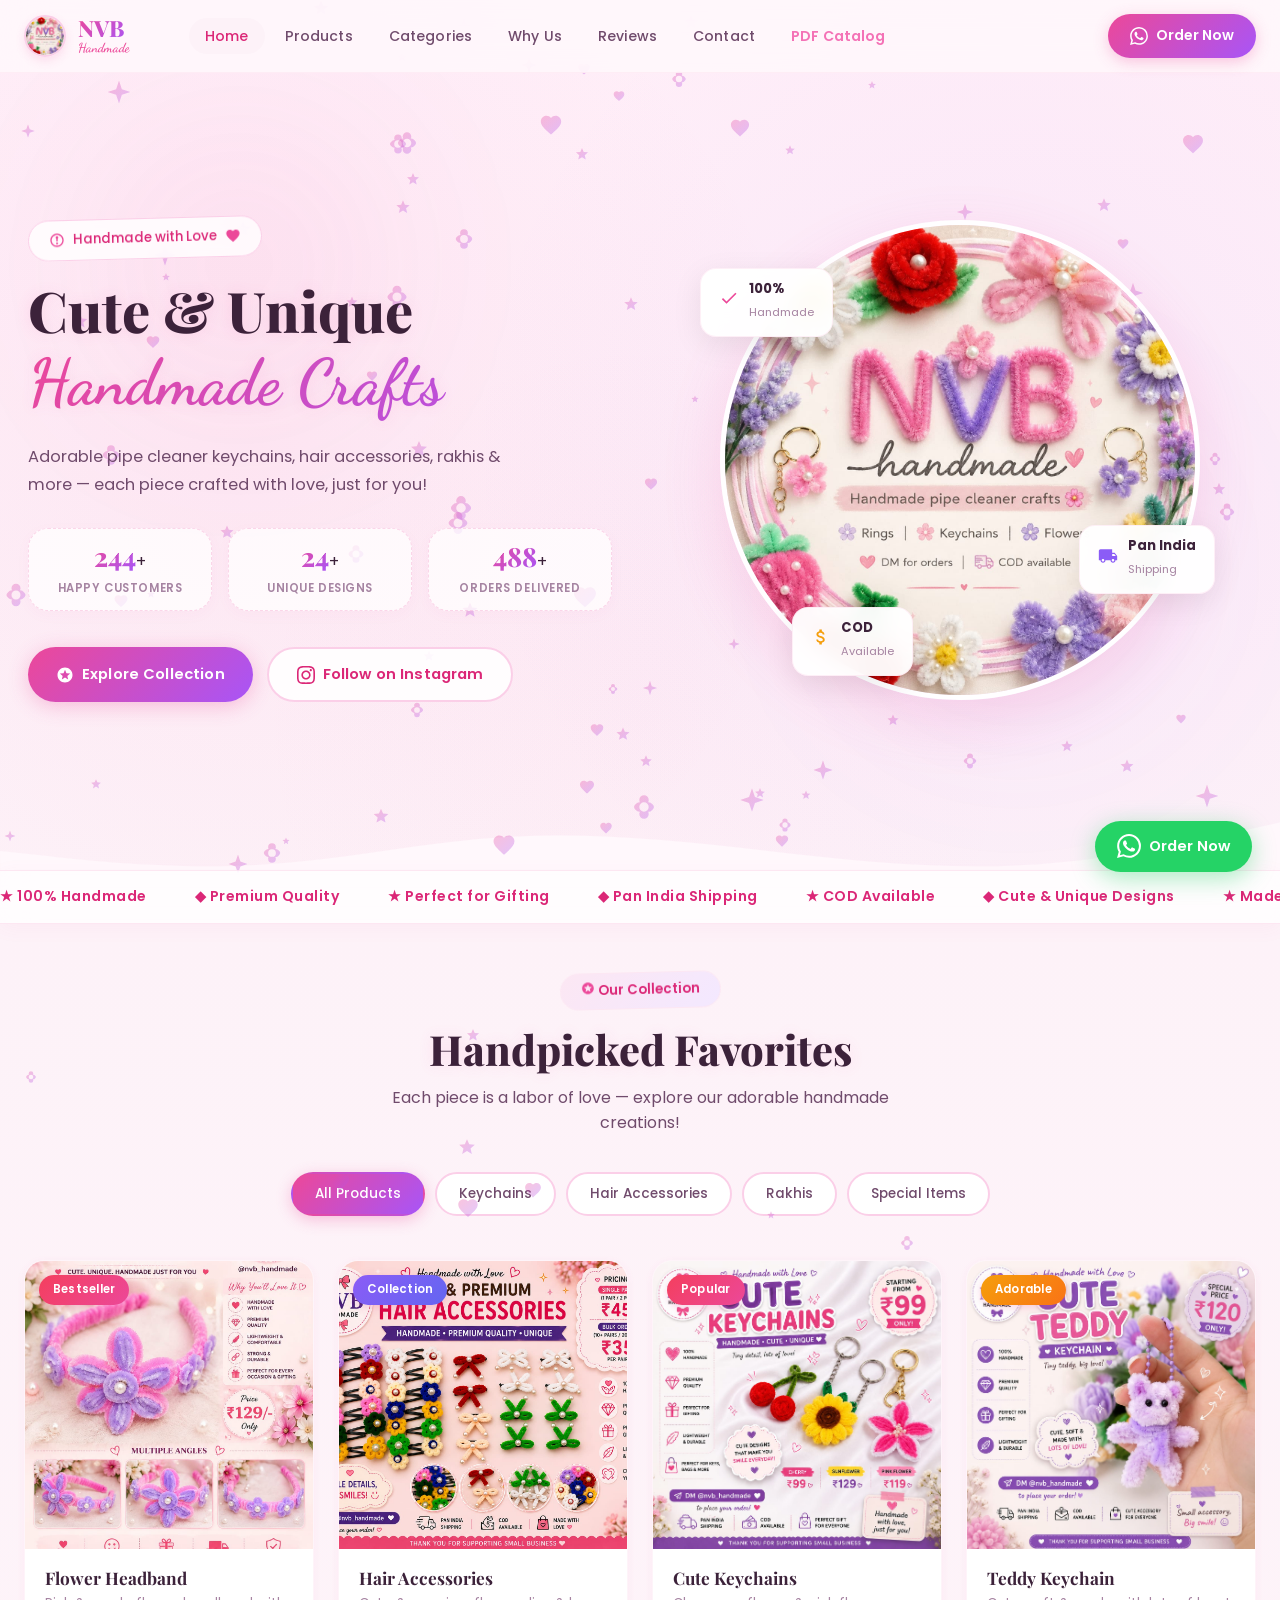
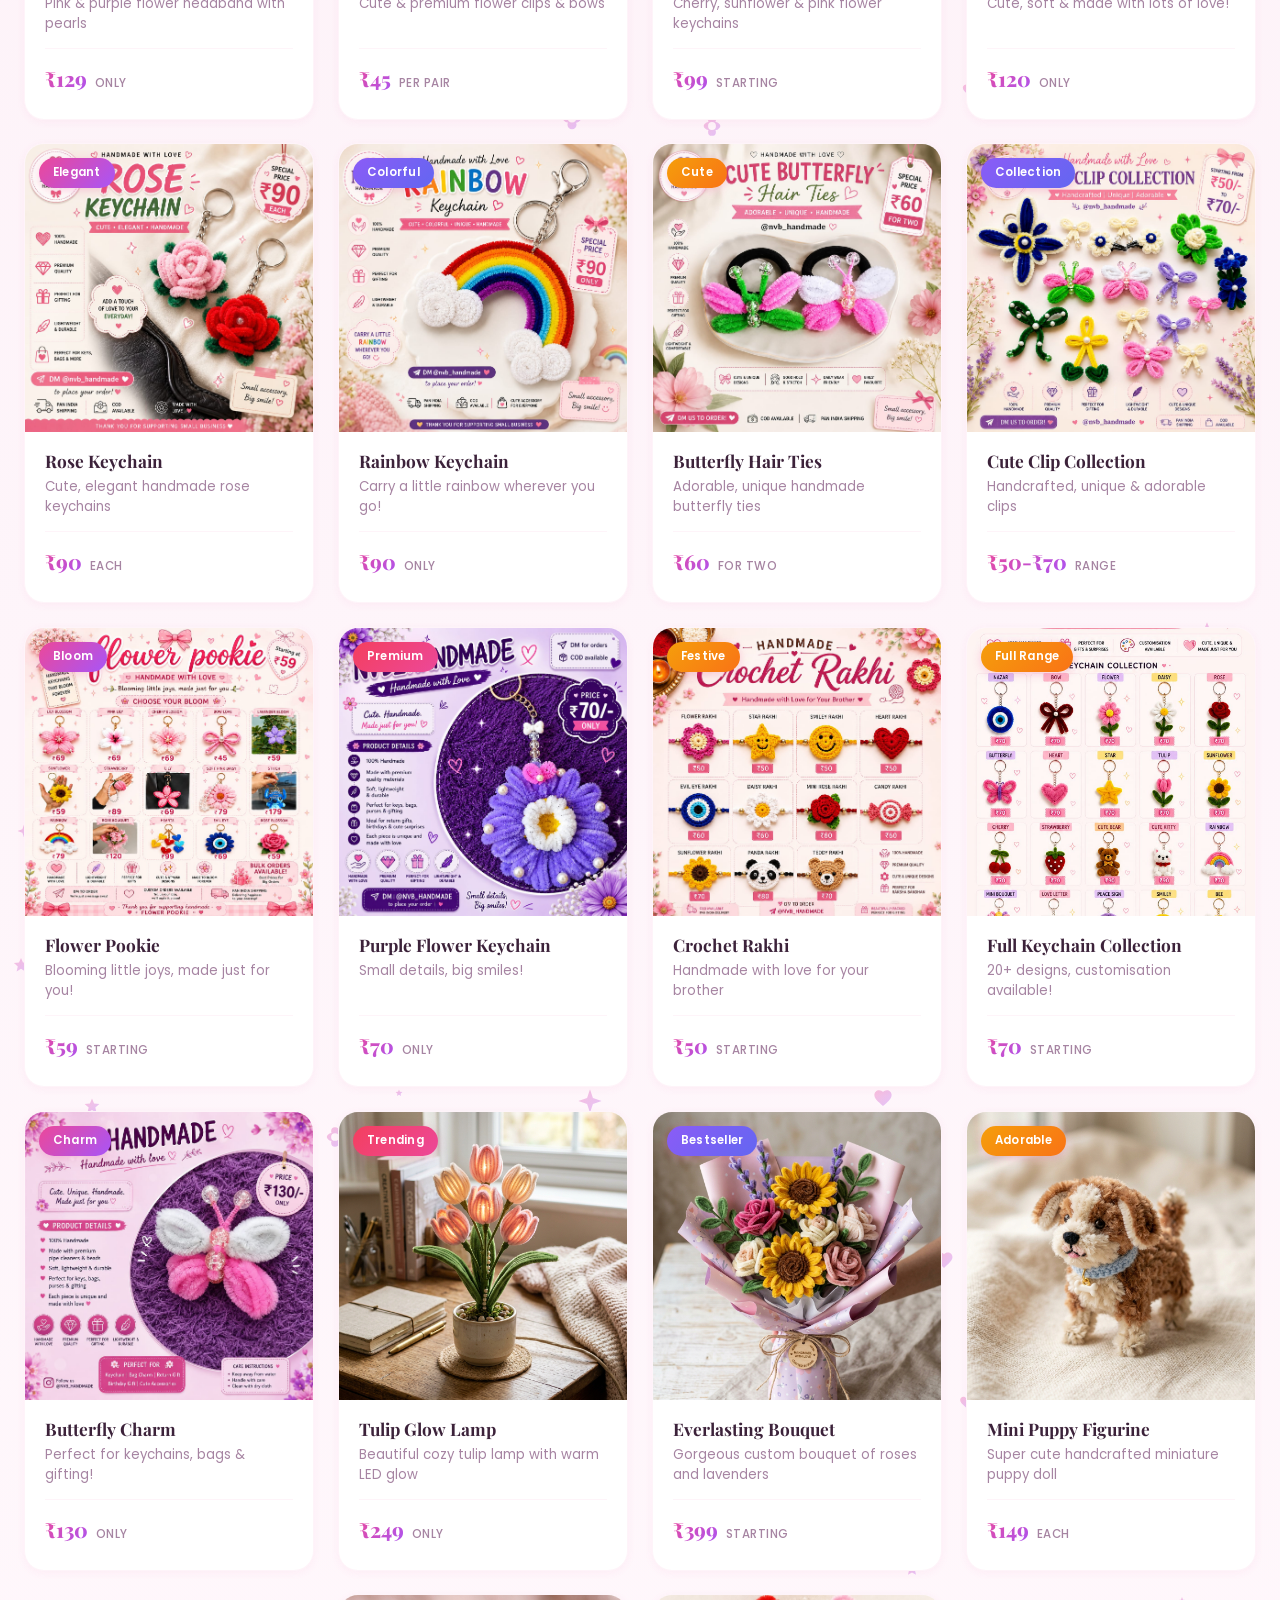
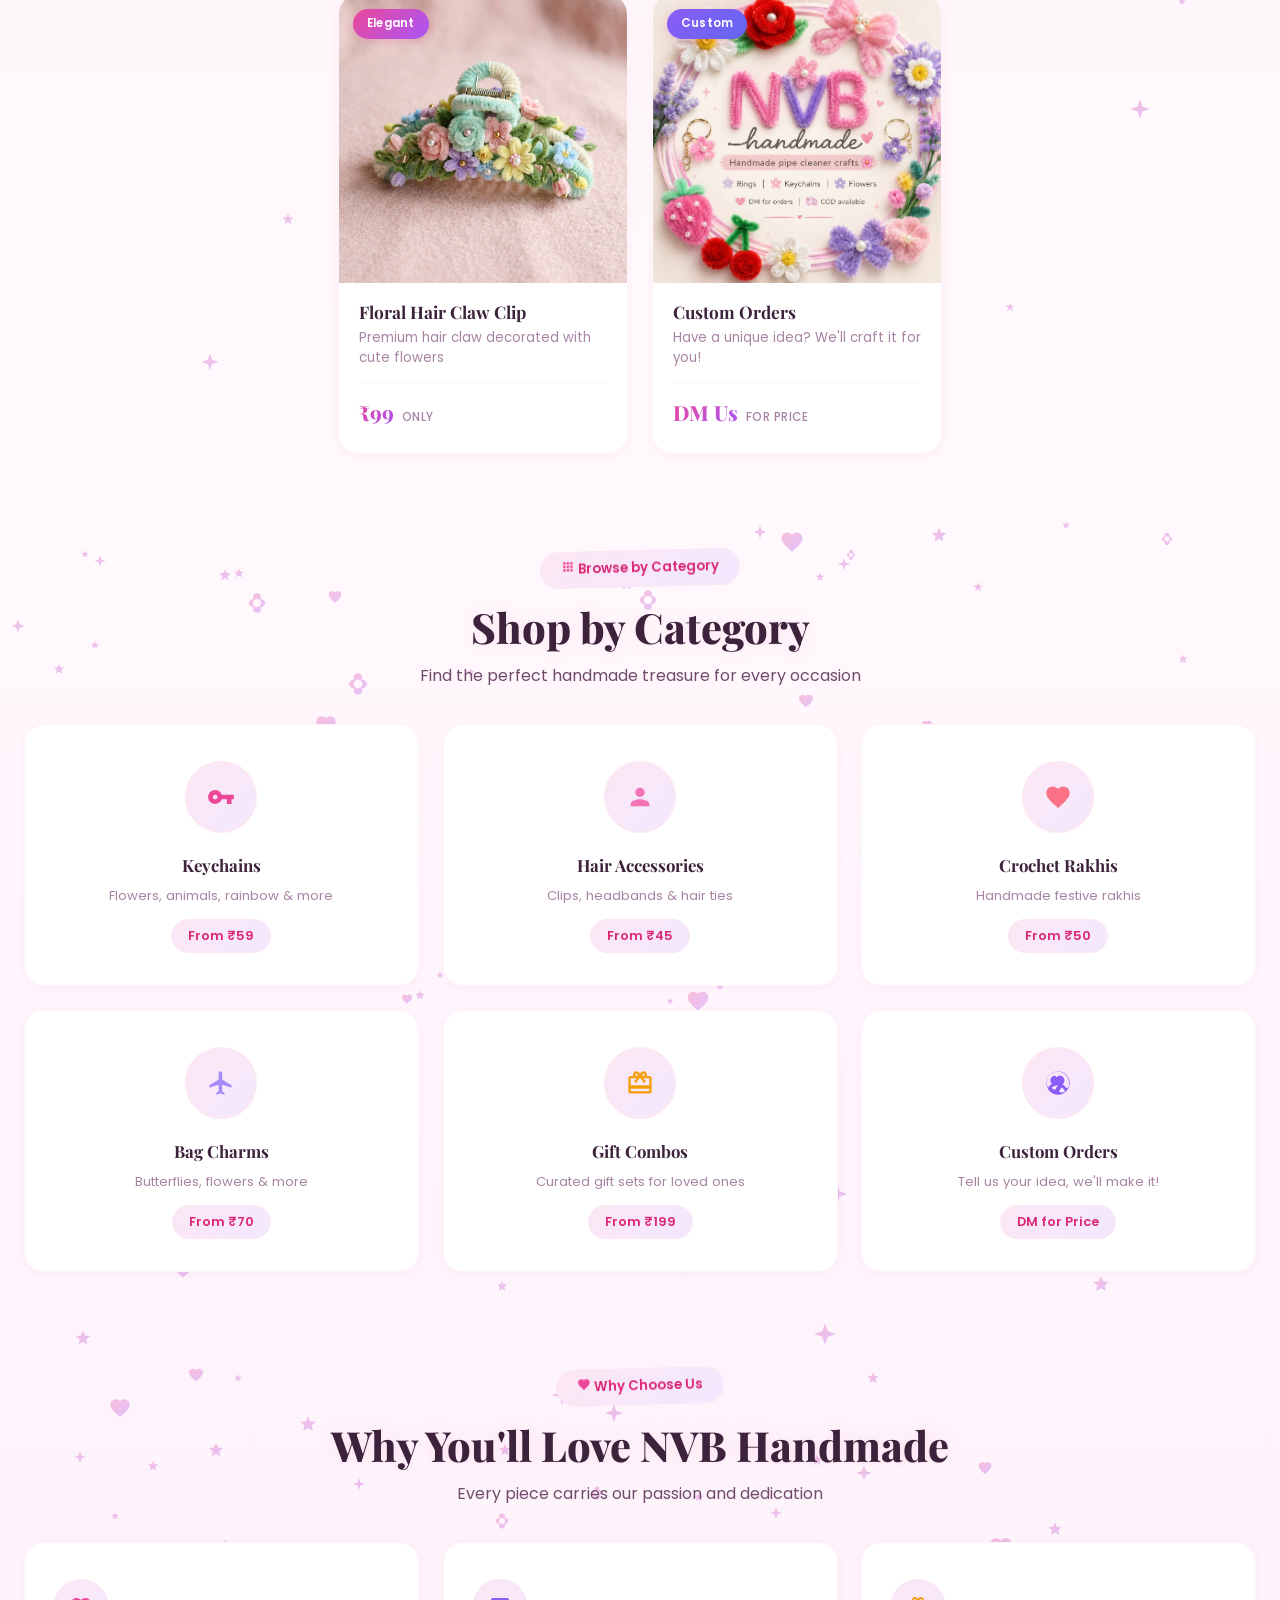
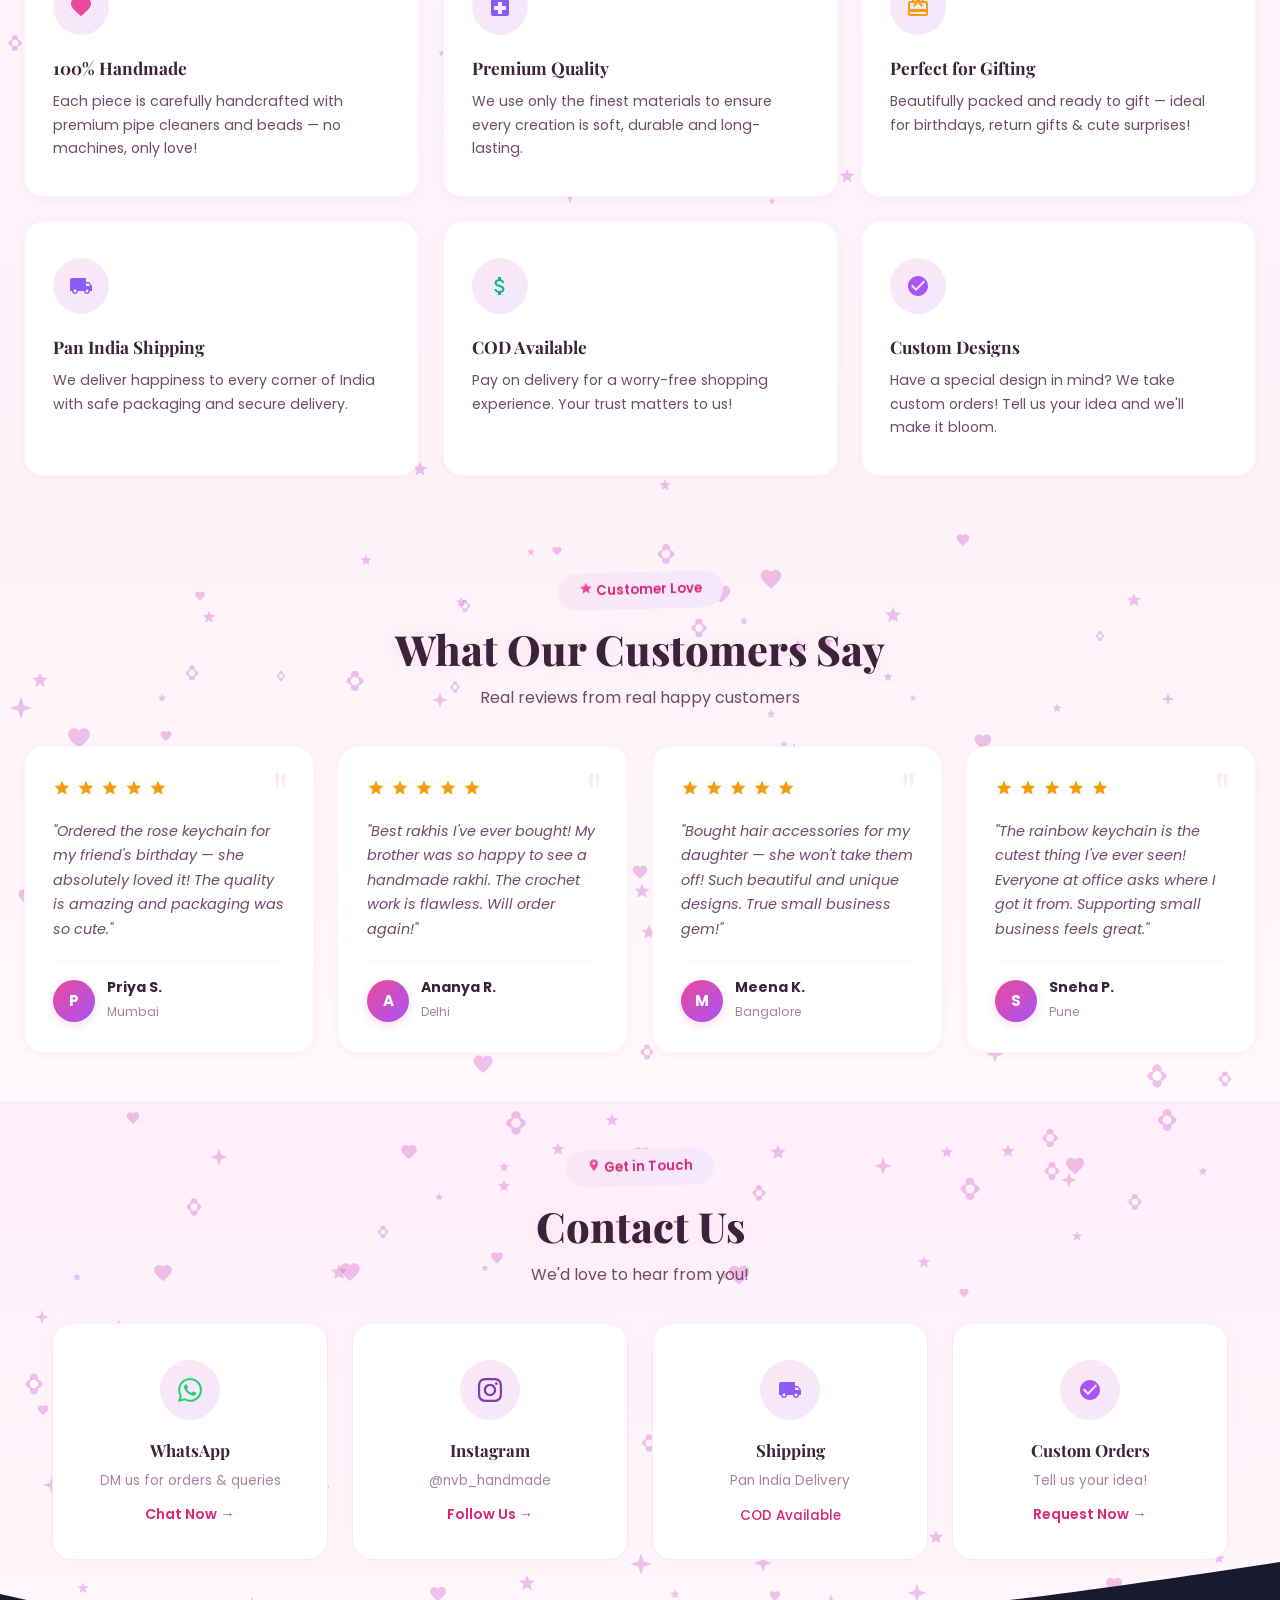
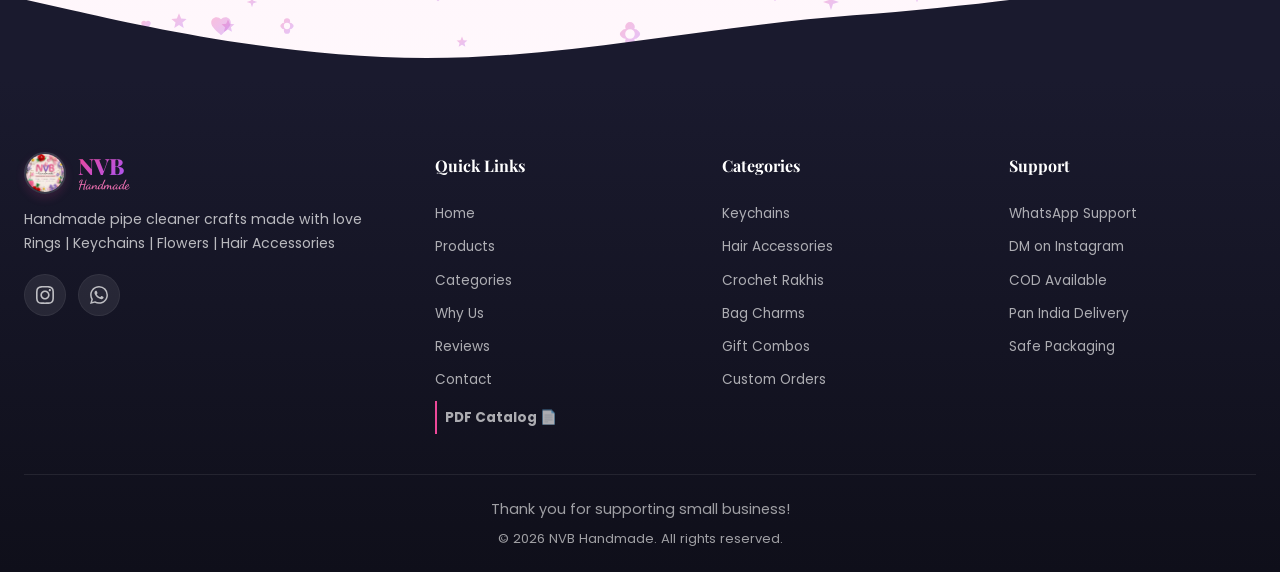
==== commit 0562c1ed: "Add files via upload" ====
--- a/index.html
+++ b/index.html
@@ -51,6 +51,7 @@
                 <li><a href="#features">Why Us</a></li>
                 <li><a href="#reviews">Reviews</a></li>
                 <li><a href="#contact">Contact</a></li>
+                <li><a href="catalog.html" style="color: var(--pink-400); font-weight: 600;">PDF Catalog</a></li>
                 <li class="mobile-only-cta">
                     <a href="https://wa.me/919023243011?text=Hi!%20I%20want%20to%20order%20from%20NVB%20Handmade"
                         class="btn-whatsapp-cta" target="_blank" rel="noopener">
@@ -1185,6 +1186,7 @@
                     <a href="#features">Why Us</a>
                     <a href="#reviews">Reviews</a>
                     <a href="#contact">Contact</a>
+                    <a href="catalog.html" style="color: var(--pink-300); font-weight: bold; border-left: 2px solid var(--pink-500); padding-left: 8px; margin-top: 5px;">PDF Catalog 📄</a>
                 </div>
                 <div class="footer-links">
                     <h4>Categories</h4>
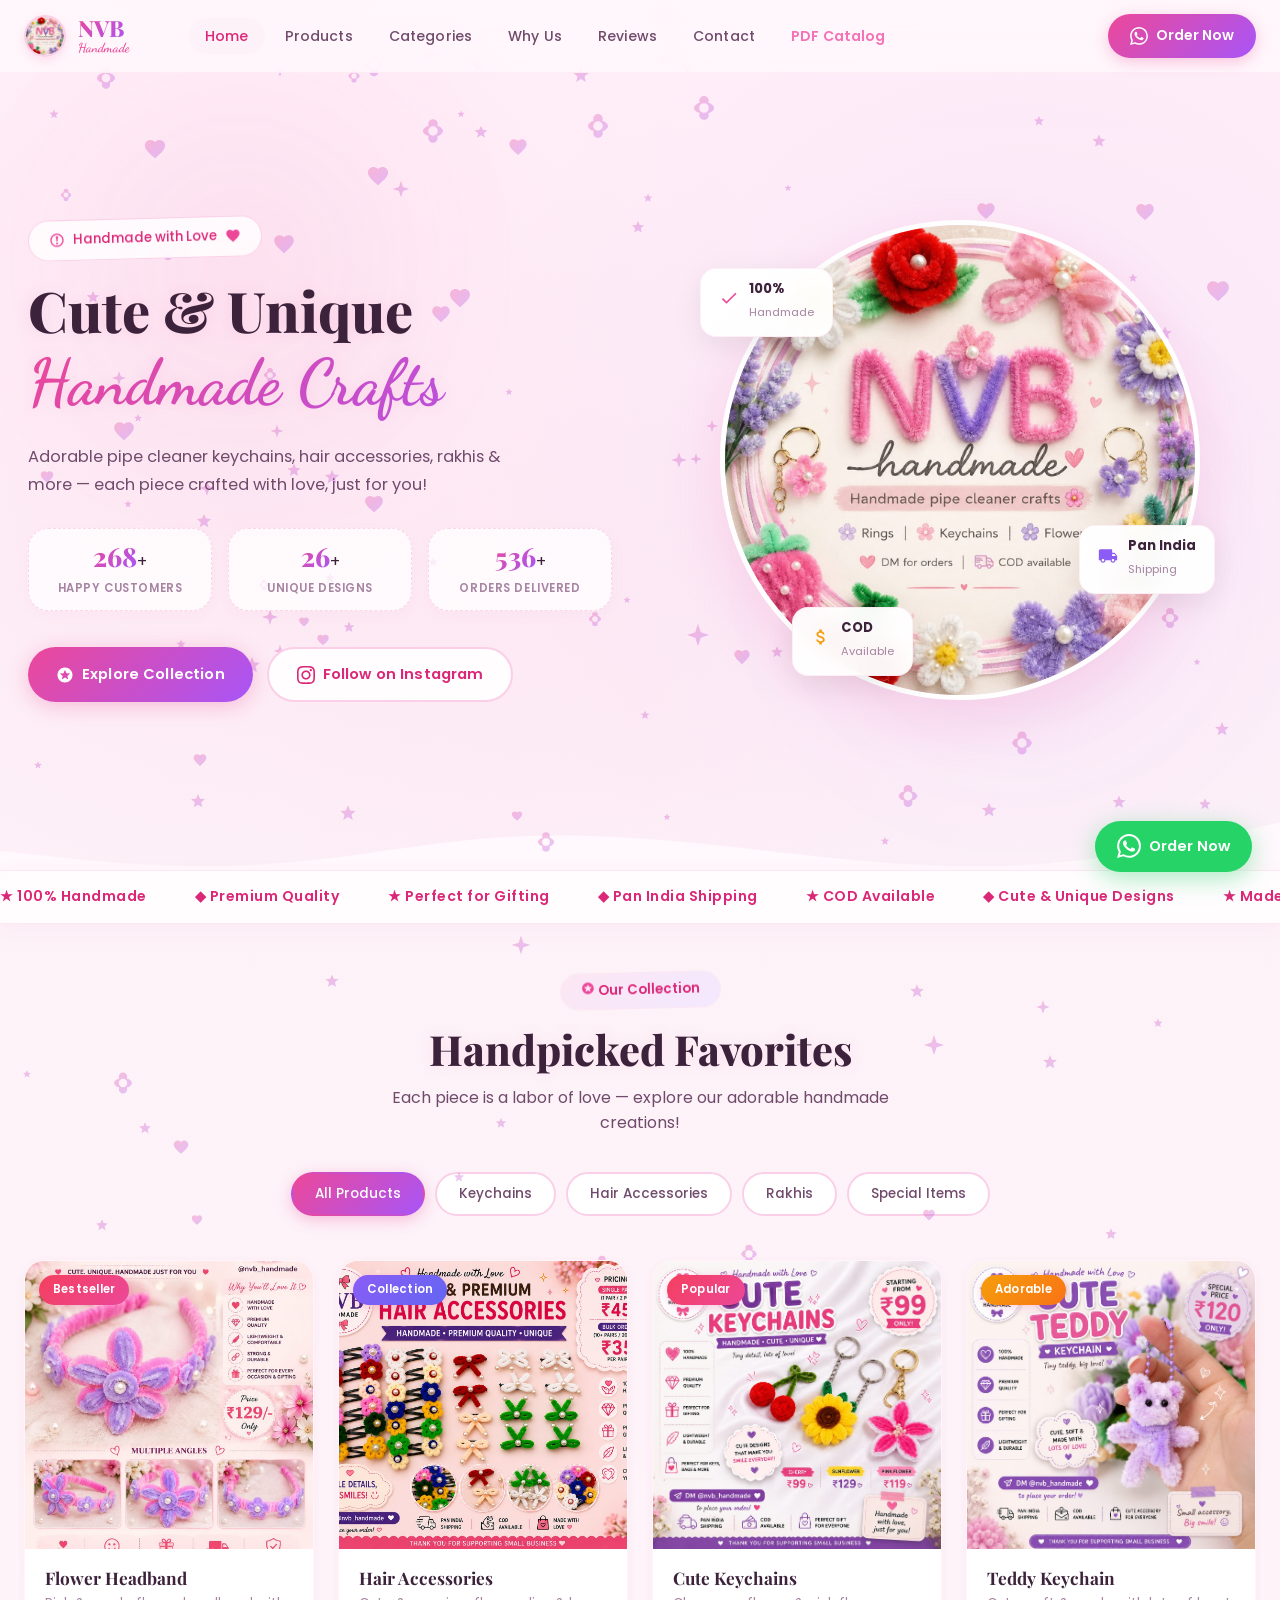
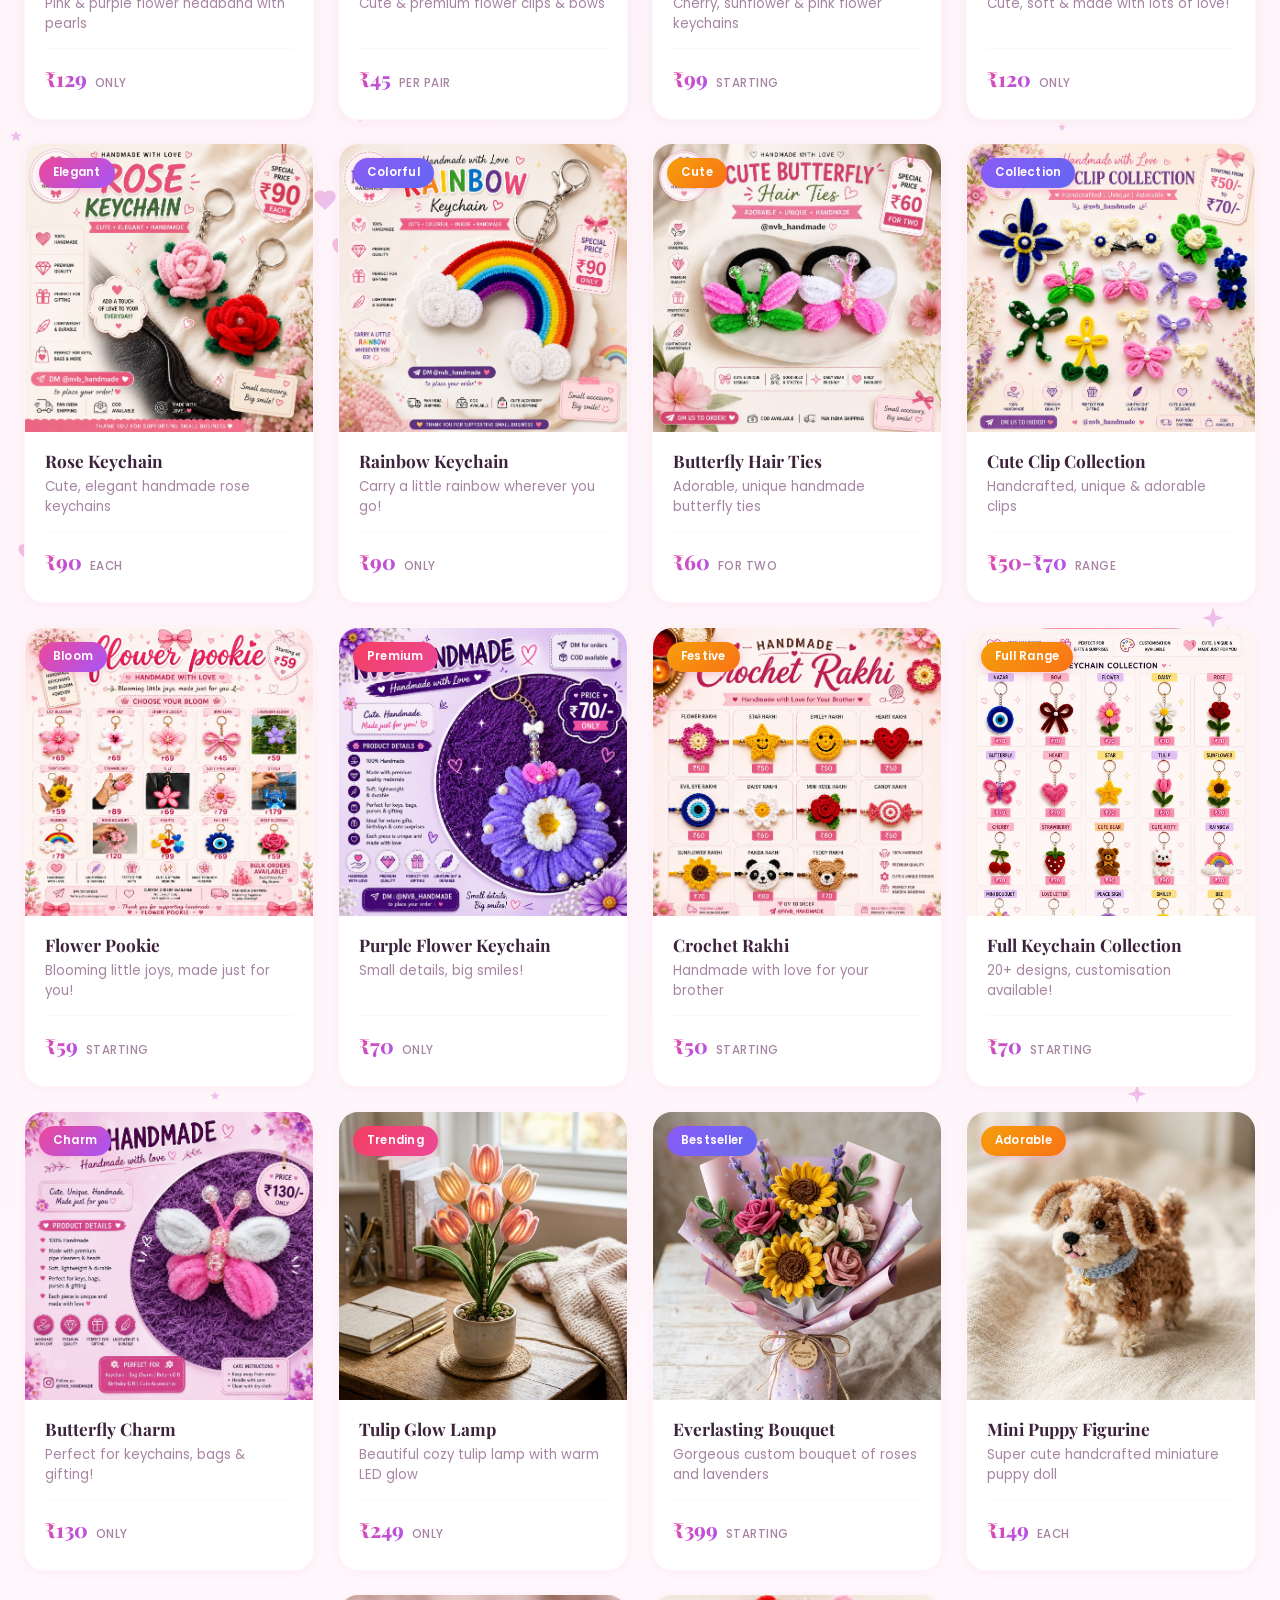
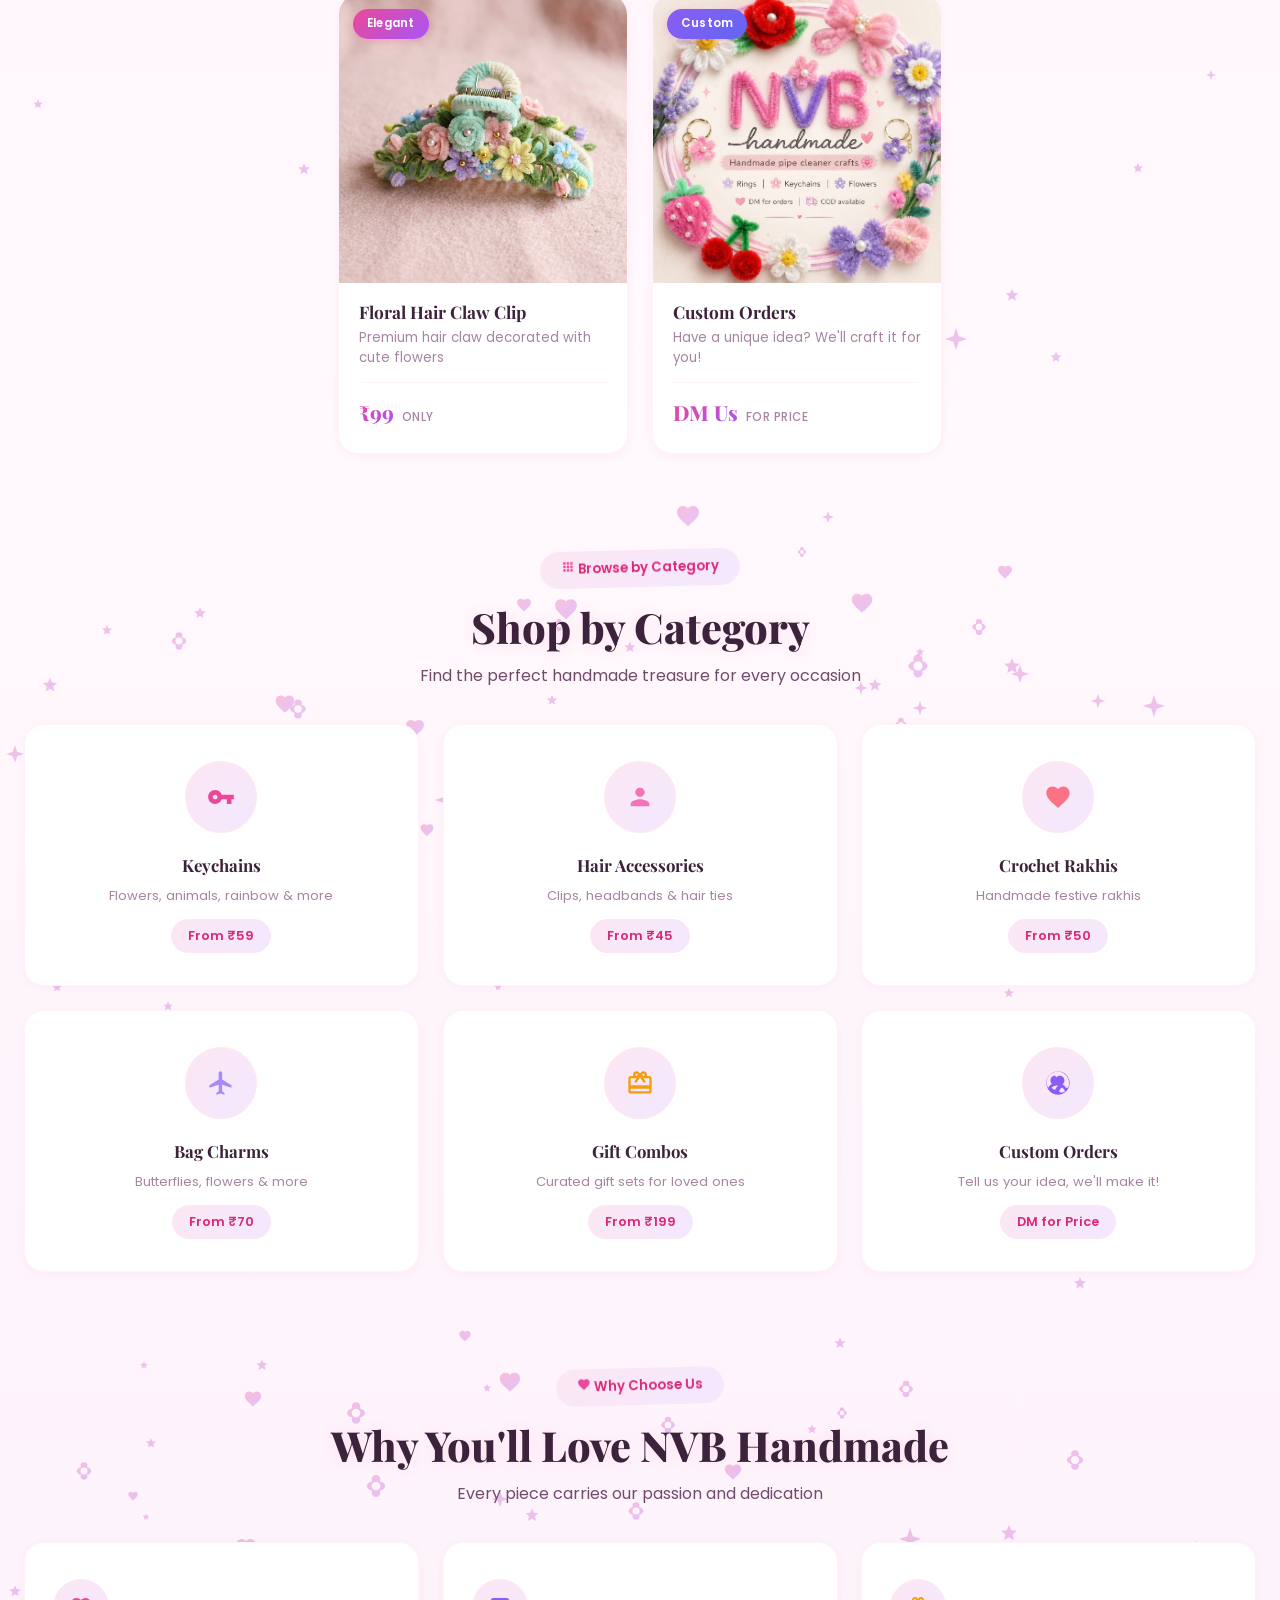
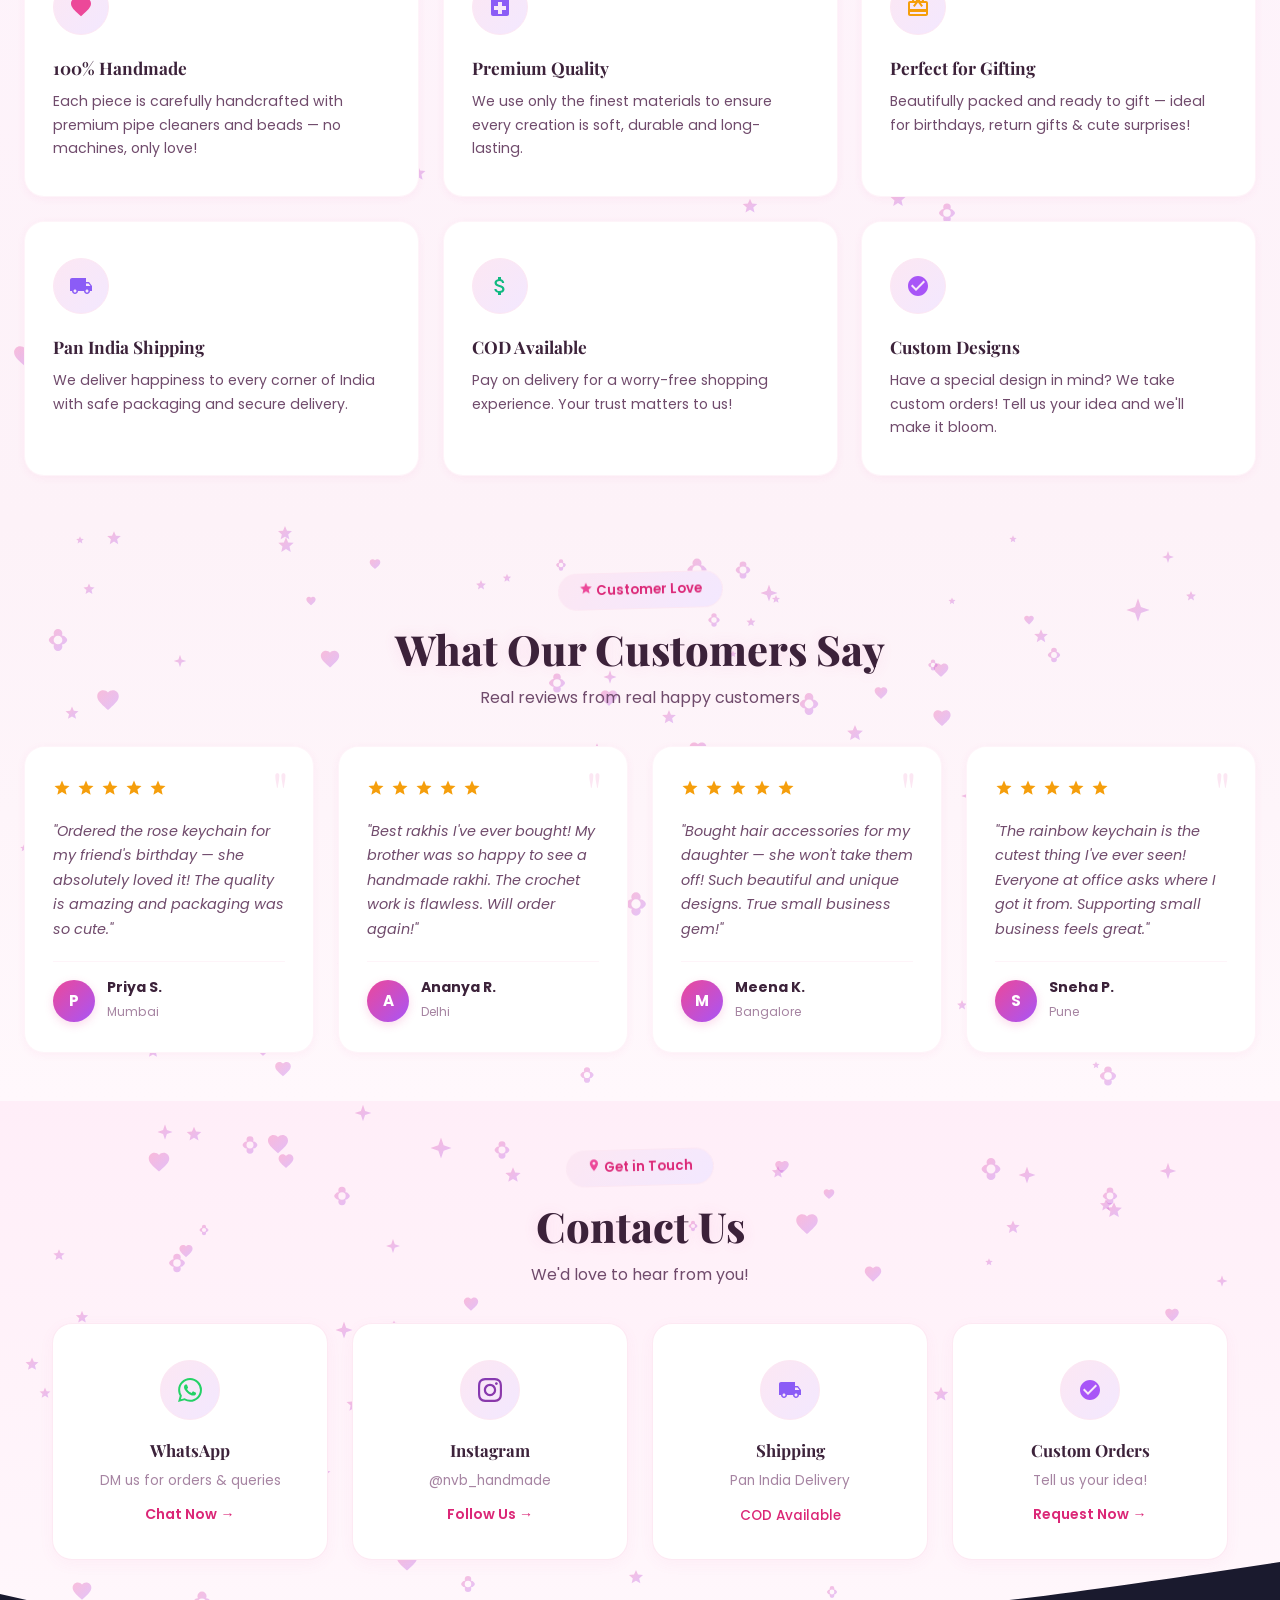
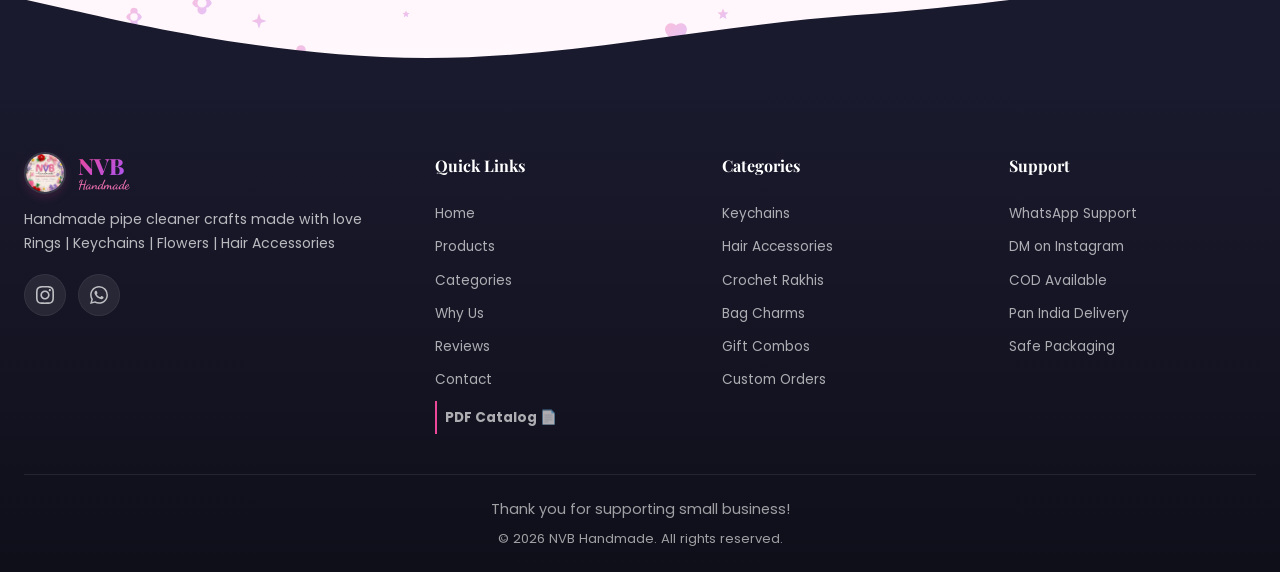
==== commit 816acae6: "Add files via upload" ====
--- a/index.html
+++ b/index.html
@@ -2,6 +2,15 @@
 <html lang="en">
 
 <head>
+    <!-- Google tag (gtag.js) -->
+    <script async src="https://www.googletagmanager.com/gtag/js?id=G-HMERWKZB2G"></script>
+    <script>
+        window.dataLayer = window.dataLayer || [];
+        function gtag() { dataLayer.push(arguments); }
+        gtag('js', new Date());
+
+        gtag('config', 'G-HMERWKZB2G');
+    </script>
     <meta charset="UTF-8">
     <meta name="viewport" content="width=device-width, initial-scale=1.0">
     <title>NVB Handmade — Cute Handmade Pipe Cleaner Crafts | Keychains, Hair Accessories & More</title>
@@ -1186,7 +1195,9 @@
                     <a href="#features">Why Us</a>
                     <a href="#reviews">Reviews</a>
                     <a href="#contact">Contact</a>
-                    <a href="catalog.html" style="color: var(--pink-300); font-weight: bold; border-left: 2px solid var(--pink-500); padding-left: 8px; margin-top: 5px;">PDF Catalog 📄</a>
+                    <a href="catalog.html"
+                        style="color: var(--pink-300); font-weight: bold; border-left: 2px solid var(--pink-500); padding-left: 8px; margin-top: 5px;">PDF
+                        Catalog 📄</a>
                 </div>
                 <div class="footer-links">
                     <h4>Categories</h4>
@@ -1233,4 +1244,4 @@
     <script src="script.js"></script>
 </body>
 
-</html>
+</html>
